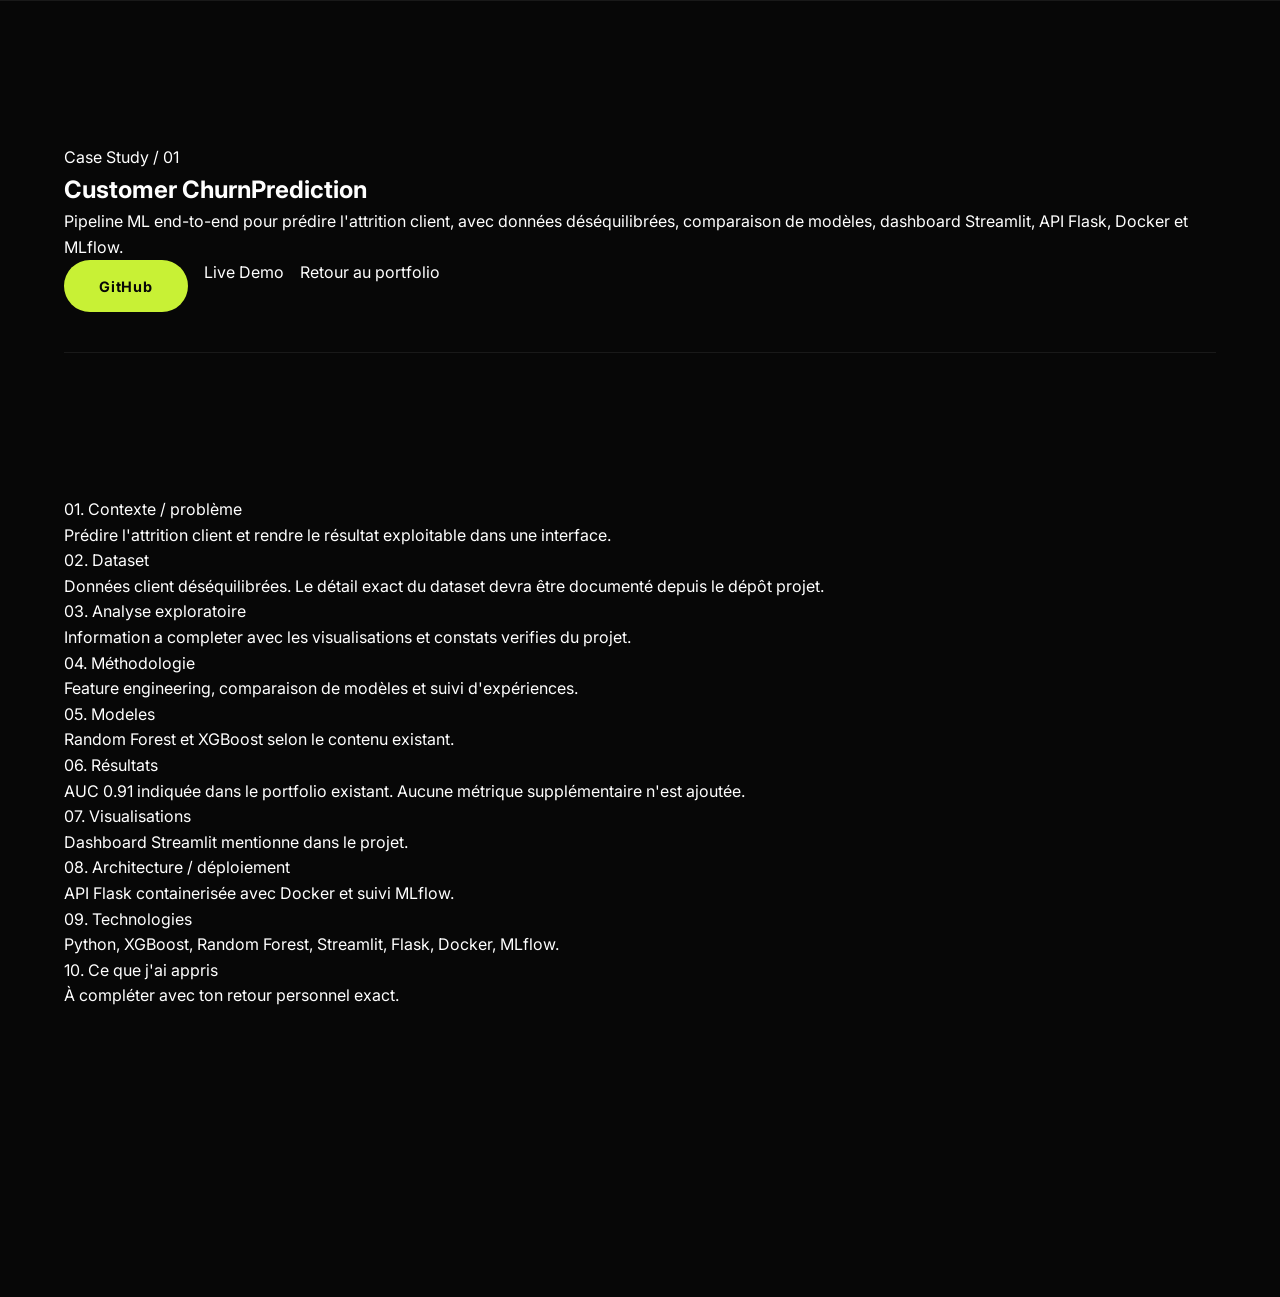
==== case-studies/churn.html @ effd9721 "feat: add portfolio metadata and pages" ====
<!DOCTYPE html>
<html lang="fr">
<head>
  <meta charset="UTF-8" />
  <meta name="viewport" content="width=device-width, initial-scale=1.0" />
  <meta name="description" content="Case study du projet Customer Churn Prediction par Amine Nakrou." />
  <link rel="canonical" href="https://aminenakrou.github.io/portfolio/case-studies/churn.html" />
  <link rel="icon" href="../assets/img/favicon.svg" type="image/svg+xml" />
  <link rel="preconnect" href="https://fonts.googleapis.com" />
  <link rel="preconnect" href="https://fonts.gstatic.com" crossorigin />
  <link href="https://fonts.googleapis.com/css2?family=Bebas+Neue&family=Inter:wght@400;500;600;700;800;900&display=swap" rel="stylesheet" />
  <link rel="stylesheet" href="../style.css" />
  <title>Customer Churn Prediction - Case Study - Amine Nakrou</title>
</head>
<body>
  <main class="section">
    <article class="section-inner">
      <p class="section-kicker">Case Study / 01</p>
      <h1><span>Customer Churn</span><span>Prediction</span></h1>
      <p class="hero-summary">Pipeline ML end-to-end pour prédire l'attrition client, avec données déséquilibrées, comparaison de modèles, dashboard Streamlit, API Flask, Docker et MLflow.</p>
      <div class="hero-actions">
        <a class="btn btn-primary" href="https://github.com/aminenakrou/Projet-de-prediction-du-churn-client" target="_blank" rel="noopener noreferrer">GitHub</a>
        <a class="btn btn-secondary" href="https://aminenakrou.github.io/Projet-de-prediction-du-churn-client/" target="_blank" rel="noopener noreferrer">Live Demo</a>
        <a class="btn btn-link" href="../index.html#featured">Retour au portfolio</a>
      </div>
      <section class="project-facts section">
        <dl>
          <dt>01. Contexte / problème</dt>
          <dd>Prédire l'attrition client et rendre le résultat exploitable dans une interface.</dd>
          <dt>02. Dataset</dt>
          <dd>Données client déséquilibrées. Le détail exact du dataset devra être documenté depuis le dépôt projet.</dd>
          <dt>03. Analyse exploratoire</dt>
          <dd>Information a completer avec les visualisations et constats verifies du projet.</dd>
          <dt>04. Méthodologie</dt>
          <dd>Feature engineering, comparaison de modèles et suivi d'expériences.</dd>
          <dt>05. Modeles</dt>
          <dd>Random Forest et XGBoost selon le contenu existant.</dd>
          <dt>06. Résultats</dt>
          <dd>AUC 0.91 indiquée dans le portfolio existant. Aucune métrique supplémentaire n'est ajoutée.</dd>
          <dt>07. Visualisations</dt>
          <dd>Dashboard Streamlit mentionne dans le projet.</dd>
          <dt>08. Architecture / déploiement</dt>
          <dd>API Flask containerisée avec Docker et suivi MLflow.</dd>
          <dt>09. Technologies</dt>
          <dd>Python, XGBoost, Random Forest, Streamlit, Flask, Docker, MLflow.</dd>
          <dt>10. Ce que j'ai appris</dt>
          <dd>À compléter avec ton retour personnel exact.</dd>
        </dl>
      </section>
    </article>
  </main>
</body>
</html>
---- style.css ----
/* ======================
ROOT & RESET
====================== */
:root {
  --bg: #070707;
  --bg2: #0d0d0d;
  --bg3: #131313;
  --bg4: #1a1a1a;
  --accent: #c8f135;
  --accent2: #a8d620;
  --white: #ffffff;
  --grey: #666666;
  --grey2: #aaaaaa;
  --border: rgba(255,255,255,0.07);
  --border2: rgba(255,255,255,0.13);
  --shadow: 0 20px 60px rgba(0,0,0,.45);
  --font-d: 'Bebas Neue', sans-serif;
  --font-b: 'Inter', sans-serif;
  --ease: cubic-bezier(0.25, 0.46, 0.45, 0.94);
  --ease2: cubic-bezier(0.76, 0, 0.24, 1);
  --r: 14px;
}

/* ===========================
LIGHT THEME
=========================== */
[data-theme="light"] {
  --bg: #f5f7fa;
  --bg2: #edf0f5;
  --bg3: #e4e8f0;
  --bg4: #d8dde8;
  --accent: #5c8700;
  --accent2: #4a6e00;
  --white: #111827;
  --grey: #6b7280;
  --grey2: #374151;
  --border: rgba(0,0,0,.08);
  --border2: rgba(0,0,0,.13);
  --shadow: 0 20px 60px rgba(0,0,0,.1);
}

/* Keep mockups dark in light mode for visual consistency */
[data-theme="light"] .feat-screen,
[data-theme="light"] .browser-mockup {
  --bg: #070707;
  --bg2: #0d0d0d;
  --bg3: #131313;
  --bg4: #1a1a1a;
  --white: #ffffff;
  --grey: #666666;
  --grey2: #aaaaaa;
  --border: rgba(255,255,255,.07);
  --border2: rgba(255,255,255,.13);
}
[data-theme="light"] .feat-screen { background: #131313; }
[data-theme="light"] .browser-mockup { background: #131313; }

[data-theme="light"] #navbar.scrolled {
  background: rgba(245,247,250,.92);
}
[data-theme="light"] .hero-grid {
  background-image:
    linear-gradient(rgba(0,0,0,.04) 1px, transparent 1px),
    linear-gradient(90deg, rgba(0,0,0,.04) 1px, transparent 1px);
}
[data-theme="light"] .scroll-track {
  border-color: rgba(0,0,0,.18);
}
[data-theme="light"] .role-pill {
  background: rgba(0,0,0,.04);
}
[data-theme="light"] .loader-bar-wrap {
  background: rgba(0,0,0,.1);
}
[data-theme="light"] .btn-primary {
  color: #111827;
}
[data-theme="light"] .nav-cta:hover {
  color: #111827;
}
[data-theme="light"] .pi-num {
  color: rgba(0,0,0,.06);
}
[data-theme="light"] .project-item:hover .pi-num {
  color: rgba(92,135,0,.1);
}
[data-theme="light"] .feat-num {
  color: rgba(0,0,0,.06);
}
[data-theme="light"] .pi-tags span {
  background: rgba(0,0,0,.04);
}
[data-theme="light"] .ji-tags span {
  background: rgba(0,0,0,.04);
}
[data-theme="light"] .edu-badge {
  background: rgba(0,0,0,.06);
}
[data-theme="light"] .muted-line {
  background: rgba(0,0,0,.2);
}
[data-theme="light"] .float-card {
  background: rgba(245,247,250,.96);
  box-shadow: 0 10px 30px rgba(0,0,0,.12);
}
[data-theme="light"] .pi-hover-bg {
  background: linear-gradient(135deg, rgba(92,135,0,.05), transparent);
}

*,
*::before,
*::after {
  margin: 0;
  padding: 0;
  box-sizing: border-box;
}

html {
  scroll-behavior: smooth;
  font-size: 16px;
}

body {
  background: var(--bg);
  color: var(--white);
  font-family: var(--font-b);
  line-height: 1.6;
  overflow-x: hidden;
}

body.js-loaded {
  cursor: none;
}

img {
  max-width: 100%;
  display: block;
}

a {
  color: inherit;
  text-decoration: none;
}

ul {
  list-style: none;
}

button {
  background: none;
  border: none;
  cursor: pointer;
  font-family: inherit;
}

body.js-loaded button {
  cursor: none;
}

em {
  font-style: normal;
}

strong {
  font-weight: 700;
}

::selection {
  background: rgba(200, 241, 53, 0.25);
  color: var(--white);
}

/* ======================
SCROLLBAR
====================== */
::-webkit-scrollbar {
  width: 4px;
}

::-webkit-scrollbar-track {
  background: var(--bg);
}

::-webkit-scrollbar-thumb {
  background: rgba(200,241,53,.35);
  border-radius: 99px;
}

::-webkit-scrollbar-thumb:hover {
  background: var(--accent);
}

/* ======================
NOISE OVERLAY
====================== */
.noise {
  position: fixed;
  inset: -200%;
  width: 400%;
  height: 400%;
  background-image: url("data:image/svg+xml,%3Csvg viewBox='0 0 256 256' xmlns='http://www.w3.org/2000/svg'%3E%3Cfilter id='n'%3E%3CfeTurbulence type='fractalNoise' baseFrequency='0.9' numOctaves='4' stitchTiles='stitch'/%3E%3C/filter%3E%3Crect width='100%25' height='100%25' filter='url(%23n)'/%3E%3C/svg%3E");
  opacity: .028;
  pointer-events: none;
  z-index: 9999;
  animation: noiseAnim .3s steps(2) infinite;
}

@keyframes noiseAnim {
  0% { transform: translate(0,0); }
  25% { transform: translate(-5%,-5%); }
  50% { transform: translate(5%,0); }
  75% { transform: translate(-5%,5%); }
  100% { transform: translate(5%,-5%); }
}

/* ======================
SCROLL PROGRESS
====================== */
.scroll-progress {
  position: fixed;
  top: 0;
  left: 0;
  height: 2px;
  width: 0%;
  background: var(--accent);
  z-index: 10000;
  transition: width .1s linear;
}

/* ======================
LOADER
====================== */
#loader {
  position: fixed;
  inset: 0;
  background: var(--bg);
  z-index: 9998;
  display: flex;
  align-items: center;
  justify-content: center;
  transition: opacity .8s var(--ease2), visibility .8s;
}

#loader.done {
  opacity: 0;
  visibility: hidden;
  pointer-events: none;
}

.loader-inner {
  text-align: center;
}

.loader-logo {
  font-family: var(--font-d);
  font-size: 6rem;
  letter-spacing: .2em;
  line-height: 1;
  margin-bottom: 2rem;
  overflow: hidden;
}

.l-a,
.l-n {
  display: inline-block;
  transform: translateY(100%);
}

.l-a {
  color: var(--white);
  animation: slideUp .6s var(--ease2) .2s forwards;
}

.l-n {
  color: var(--accent);
  animation: slideUp .6s var(--ease2) .4s forwards;
}

@keyframes slideUp {
  to { transform: translateY(0); }
}

.loader-bar-wrap {
  width: 240px;
  height: 1px;
  background: rgba(255,255,255,.1);
  margin: 0 auto 1rem;
  overflow: hidden;
}

.loader-bar-fill {
  height: 100%;
  width: 0%;
  background: var(--accent);
  transition: width .05s linear;
}

.loader-pct {
  font-size: .75rem;
  letter-spacing: .3em;
  color: var(--grey);
}

/* ======================
CUSTOM CURSOR
====================== */
.cursor {
  position: fixed;
  pointer-events: none;
  z-index: 9996;
  mix-blend-mode: difference;
  left: 0;
  top: 0;
  will-change: left, top;
}

.cursor-dot {
  width: 8px;
  height: 8px;
  background: var(--white);
  border-radius: 50%;
  transform: translate(-50%, -50%);
}

.cursor-ring {
  position: fixed;
  width: 40px;
  height: 40px;
  border: 1px solid rgba(200,241,53,.5);
  border-radius: 50%;
  pointer-events: none;
  z-index: 9995;
  left: 0;
  top: 0;
  transform: translate(-50%, -50%);
  transition: width .3s var(--ease), height .3s var(--ease), border-color .3s, opacity .3s;
  will-change: left, top;
}

.cursor-ring.hovered {
  width: 60px;
  height: 60px;
  border-color: var(--accent);
  opacity: .6;
}

/* ======================
NAVBAR
====================== */
#navbar {
  position: fixed;
  top: 0;
  left: 0;
  right: 0;
  z-index: 1000;
  display: flex;
  align-items: center;
  justify-content: space-between;
  padding: 1.4rem 4rem;
  transition: padding .4s var(--ease), background .4s, backdrop-filter .4s, border-color .4s;
}

#navbar.scrolled {
  padding: 1rem 4rem;
  background: rgba(7,7,7,.92);
  backdrop-filter: blur(24px);
  border-bottom: 1px solid var(--border);
}

.nav-logo {
  font-family: var(--font-d);
  font-size: 2rem;
  letter-spacing: .05em;
  z-index: 1001;
}

.nav-links {
  display: flex;
  gap: 2.2rem;
}

.nav-item {
  font-size: .75rem;
  font-weight: 500;
  letter-spacing: .15em;
  text-transform: uppercase;
  color: var(--grey2);
  position: relative;
  transition: color .3s;
}

.nav-item::after {
  content: '';
  position: absolute;
  bottom: -3px;
  left: 0;
  width: 0;
  height: 1px;
  background: var(--accent);
  transition: width .3s var(--ease);
}

.nav-item:hover,
.nav-item.active {
  color: var(--accent);
}

.nav-item:hover::after,
.nav-item.active::after {
  width: 100%;
}

.nav-right {
  display: flex;
  align-items: center;
  gap: 1rem;
}

.lang-switcher {
  display: flex;
  align-items: center;
  gap: .2rem;
  padding: .35rem .8rem;
  border: 1px solid var(--border);
  border-radius: 99px;
  background: var(--bg2);
}

.lang-btn {
  font-size: .7rem;
  font-weight: 700;
  letter-spacing: .12em;
  color: var(--grey);
  padding: .2rem .4rem;
  border-radius: 4px;
  transition: color .25s;
  cursor: none;
}

.lang-btn:hover {
  color: var(--white);
}

.lang-btn.active {
  color: var(--accent);
}

.lang-sep {
  color: var(--border2);
  font-size: .55rem;
  pointer-events: none;
  user-select: none;
}

.nav-cta {
  display: inline-flex;
  padding: .5rem 1.3rem;
  border: 1px solid var(--accent);
  border-radius: 99px;
  font-size: .75rem;
  font-weight: 700;
  letter-spacing: .12em;
  text-transform: uppercase;
  color: var(--accent);
  transition: all .3s;
}

.nav-cta:hover {
  background: var(--accent);
  color: var(--bg);
}

.burger {
  display: none;
  flex-direction: column;
  gap: 7px;
  z-index: 1001;
  padding: 4px;
}

.burger-line {
  display: block;
  width: 28px;
  height: 1.5px;
  background: var(--white);
  transform-origin: center;
  transition: all .4s var(--ease2);
}

.burger.open .burger-line:first-child {
  transform: rotate(45deg) translate(4px,6px);
}

.burger.open .burger-line:last-child {
  transform: rotate(-45deg) translate(4px,-6px);
}

/* ======================
THEME TOGGLE
====================== */
.theme-toggle {
  width: 38px;
  height: 38px;
  border: 1px solid var(--border);
  border-radius: 50%;
  display: flex;
  align-items: center;
  justify-content: center;
  color: var(--grey2);
  font-size: .85rem;
  transition: all .3s;
}

.theme-toggle:hover {
  border-color: var(--accent);
  color: var(--accent);
}

/* ======================
MOBILE OVERLAY
====================== */
.mobile-overlay {
  position: fixed;
  inset: 0;
  background: var(--bg);
  z-index: 999;
  display: flex;
  align-items: center;
  justify-content: center;
  clip-path: circle(0% at calc(100% - 64px) 48px);
  transition: clip-path .7s var(--ease2);
}

.mobile-overlay.open {
  clip-path: circle(150% at calc(100% - 64px) 48px);
}

.mobile-menu-inner {
  text-align: center;
}

.mobile-links {
  margin-bottom: 3rem;
}

.mobile-links li {
  overflow: hidden;
}

.mob-link {
  display: flex;
  align-items: center;
  justify-content: center;
  gap: 1rem;
  padding: .8rem;
  font-family: var(--font-d);
  font-size: clamp(2rem, 7vw, 3.5rem);
  letter-spacing: .05em;
  color: var(--grey);
  transition: color .3s;
}

.mob-link:hover {
  color: var(--accent);
}

.mob-num {
  font-family: var(--font-b);
  font-size: .65rem;
  letter-spacing: .2em;
  color: var(--accent);
  opacity: .7;
}

.mob-socials {
  display: flex;
  justify-content: center;
  gap: 1.5rem;
}

.mob-lang {
  display: flex;
  justify-content: center;
  align-items: center;
  gap: .4rem;
  margin-bottom: 2rem;
}

.mob-socials a {
  width: 44px;
  height: 44px;
  display: flex;
  align-items: center;
  justify-content: center;
  border: 1px solid var(--border);
  border-radius: 50%;
  color: var(--grey);
  font-size: 1rem;
  transition: all .3s;
}

.mob-socials a:hover {
  border-color: var(--accent);
  color: var(--accent);
}

/* ======================
BUTTONS
====================== */
.btn-magnetic {
  position: relative;
  display: inline-flex;
  overflow: hidden;
  transform: translateZ(0);
}

.btn-inner {
  display: flex;
  align-items: center;
  gap: .6rem;
  position: relative;
  z-index: 1;
  transition: transform .3s var(--ease);
}

.btn-primary {
  padding: .9rem 2.2rem;
  background: var(--accent);
  color: var(--bg);
  border-radius: 99px;
  font-weight: 700;
  font-size: .9rem;
  letter-spacing: .05em;
  transition: background .3s, box-shadow .3s;
}

.btn-primary:hover {
  background: var(--accent2);
  box-shadow: 0 8px 40px rgba(200,241,53,.3);
}

.btn-ghost {
  padding: .9rem 2.2rem;
  border: 1px solid var(--border2);
  border-radius: 99px;
  color: var(--grey2);
  font-size: .9rem;
  font-weight: 500;
  transition: border-color .3s, color .3s;
}

.btn-ghost:hover {
  border-color: var(--accent);
  color: var(--accent);
}

/* ======================
HERO
====================== */
#hero {
  min-height: 100vh;
  display: flex;
  flex-direction: column;
  justify-content: center;
  position: relative;
  overflow: hidden;
}

.hero-grid {
  position: absolute;
  inset: 0;
  background-image:
    linear-gradient(rgba(255,255,255,.025) 1px, transparent 1px),
    linear-gradient(90deg, rgba(255,255,255,.025) 1px, transparent 1px);
  background-size: 60px 60px;
  mask-image: radial-gradient(ellipse 80% 80% at 50% 50%, black, transparent);
  pointer-events: none;
}

.orb {
  position: absolute;
  border-radius: 50%;
  filter: blur(100px);
  pointer-events: none;
}

.orb-1 {
  width: 500px;
  height: 500px;
  background: radial-gradient(circle, rgba(200,241,53,.1), transparent 70%);
  top: -100px;
  right: 5%;
  animation: orbFloat 8s ease-in-out infinite;
}

.orb-2 {
  width: 350px;
  height: 350px;
  background: radial-gradient(circle, rgba(200,241,53,.06), transparent 70%);
  bottom: 5%;
  left: 2%;
  animation: orbFloat 10s ease-in-out infinite reverse;
}

@keyframes orbFloat {
  0%, 100% { transform: translateY(0) scale(1); }
  50% { transform: translateY(-30px) scale(1.05); }
}

.hero-wrap {
  max-width: 1400px;
  margin: 0 auto;
  padding: 110px 4rem 80px;
  width: 100%;
  display: grid;
  grid-template-columns: 1fr 1fr;
  gap: 4rem;
  align-items: center;
}

.hero-left {
  position: relative;
  z-index: 1;
}

.hero-tag {
  display: inline-flex;
  align-items: center;
  gap: .7rem;
  padding: .45rem 1.1rem;
  border: 1px solid rgba(200,241,53,.2);
  border-radius: 99px;
  font-size: .78rem;
  font-weight: 500;
  color: var(--accent);
  letter-spacing: .08em;
  margin-bottom: 1.8rem;
  opacity: 0;
  transform: translateY(20px);
  animation: fadeUp .8s var(--ease) 2.2s forwards;
}

.tag-dot {
  width: 7px;
  height: 7px;
  border-radius: 50%;
  background: var(--accent);
  animation: tagPulse 2s infinite;
}

@keyframes tagPulse {
  0%, 100% { box-shadow: 0 0 0 0 rgba(200,241,53,.5); }
  50% { box-shadow: 0 0 0 5px rgba(200,241,53,0); }
}

.hero-name {
  font-family: var(--font-d);
  font-size: clamp(5rem, 11vw, 11rem);
  line-height: 1;
  letter-spacing: .01em;
  text-transform: uppercase;
  margin-bottom: 1.8rem;
}

.split-line {
  display: block;
  overflow: hidden;
  margin: 0;
  padding: 0;
  height: 0.10;
  margin-bottom: -.12em;
  color: transparent;
}

.split-line:last-child {
  margin-bottom: 0;
}

.split-line::after {
  content: attr(data-text);
  display: block;
  transform: translateY(105%);
  animation: revealLine 1s var(--ease2) forwards;
  line-height: 1;
}

.split-line:first-child::after {
  animation-delay: 2s;
  color: var(--white);
}

.split-line:last-child::after {
  animation-delay: 2.18s;
}

.accent-line::after {
  color: var(--accent);
}

@keyframes revealLine {
  to { transform: translateY(0); }
}

.hero-role {
  display: flex;
  flex-wrap: wrap;
  align-items: center;
  gap: .6rem;
  margin-bottom: 1.5rem;
  opacity: 0;
  transform: translateY(20px);
  animation: fadeUp .8s var(--ease) 2.6s forwards;
}

.role-pill {
  padding: .3rem .85rem;
  background: rgba(255,255,255,.04);
  border: 1px solid var(--border);
  border-radius: 99px;
  font-size: .78rem;
  font-weight: 500;
  color: var(--grey2);
}

.role-dot {
  color: var(--accent);
  font-size: .5rem;
}

.hero-desc {
  font-size: .98rem;
  color: var(--grey2);
  line-height: 1.8;
  max-width: 480px;
  margin-bottom: 2rem;
  opacity: 0;
  transform: translateY(20px);
  animation: fadeUp .8s var(--ease) 2.8s forwards;
}

.hero-actions {
  display: flex;
  gap: 1rem;
  flex-wrap: wrap;
  margin-bottom: 2.5rem;
  opacity: 0;
  transform: translateY(20px);
  animation: fadeUp .8s var(--ease) 3s forwards;
}

.hero-stats-row {
  display: flex;
  align-items: center;
  opacity: 0;
  transform: translateY(20px);
  animation: fadeUp .8s var(--ease) 3.2s forwards;
  background: var(--bg3);
  border: 1px solid var(--border);
  border-radius: var(--r);
  overflow: hidden;
  width: fit-content;
}

.hsr-item {
  padding: 1.2rem 1.8rem;
  text-align: center;
}

.hsr-divider {
  width: 1px;
  height: 40px;
  background: var(--border);
  flex-shrink: 0;
}

.hs-num {
  display: block;
  font-family: var(--font-d);
  font-size: 2.5rem;
  color: var(--accent);
  line-height: 1;
  letter-spacing: .02em;
}

.hs-label {
  display: block;
  font-size: .62rem;
  letter-spacing: .18em;
  text-transform: uppercase;
  color: var(--grey);
  margin-top: .25rem;
}

@keyframes fadeUp {
  to {
    opacity: 1;
    transform: translateY(0);
  }
}

.hero-scroll-hint {
  position: absolute;
  left: 50%;
  bottom: 2.5rem;
  transform: translateX(-50%);
  display: flex;
  flex-direction: column;
  align-items: center;
  gap: .6rem;
}

.scroll-track {
  width: 24px;
  height: 38px;
  border: 1.5px solid rgba(255,255,255,.2);
  border-radius: 99px;
  display: flex;
  justify-content: center;
  padding: 5px 0;
}

.scroll-thumb {
  width: 4px;
  height: 8px;
  background: var(--accent);
  border-radius: 99px;
  animation: scrollThumb 2.5s ease infinite;
}

@keyframes scrollThumb {
  0% { transform: translateY(0); opacity: 1; }
  80% { transform: translateY(14px); opacity: 0; }
  81% { transform: translateY(0); opacity: 0; }
  100% { transform: translateY(0); opacity: 1; }
}

.hero-scroll-hint span {
  font-size: .6rem;
  letter-spacing: .25em;
  color: var(--grey);
  text-transform: uppercase;
}

/* ======================
HERO RIGHT / BROWSER
====================== */
.hero-right {
  display: flex;
  justify-content: center;
  align-items: center;
  position: relative;
  opacity: 0;
  transform: translateX(40px);
  animation: fadeRight .9s var(--ease) 3.4s forwards;
}

@keyframes fadeRight {
  to {
    opacity: 1;
    transform: translateX(0);
  }
}

.browser-mockup {
  width: 100%;
  max-width: 500px;
  background: var(--bg3);
  border: 1px solid var(--border2);
  border-radius: 16px;
  overflow: hidden;
  box-shadow:
    0 30px 80px rgba(0,0,0,.6),
    0 0 0 1px rgba(255,255,255,.04),
    0 0 80px rgba(200,241,53,.05);
  animation: mockupFloat 6s ease-in-out infinite 4.5s;
}

@keyframes mockupFloat {
  0%, 100% { transform: translateY(0); }
  50% { transform: translateY(-10px); }
}

.bm-bar {
  display: flex;
  align-items: center;
  gap: .8rem;
  padding: .7rem 1rem;
  background: var(--bg4);
  border-bottom: 1px solid var(--border);
}

.bm-dots {
  display: flex;
  gap: .4rem;
}

.bm-dot {
  width: 10px;
  height: 10px;
  border-radius: 50%;
}

.bm-dot.red { background: #ff5f56; }
.bm-dot.yellow { background: #ffbd2e; }
.bm-dot.green { background: #27c93f; }

.bm-url {
  flex: 1;
  display: flex;
  align-items: center;
  gap: .4rem;
  padding: .3rem .7rem;
  background: rgba(255,255,255,.04);
  border-radius: 6px;
  font-size: .68rem;
  color: var(--grey2);
}

.bm-lock {
  font-size: .55rem;
  color: #27c93f;
}

.bm-actions {
  display: flex;
  gap: .6rem;
  color: var(--grey);
  font-size: .65rem;
}

.bm-screen {
  background: var(--bg2);
  position: relative;
}

.bm-nav {
  display: flex;
  align-items: center;
  justify-content: space-between;
  padding: .5rem .8rem;
  border-bottom: 1px solid var(--border);
}

.bm-logo {
  font-family: var(--font-d);
  font-size: .9rem;
  color: var(--white);
}

.bm-logo span {
  color: var(--accent);
}

.bm-nav-links {
  display: flex;
  gap: .4rem;
}

.bm-nav-links span {
  display: block;
  width: 25px;
  height: 3px;
  background: var(--border2);
  border-radius: 2px;
}

.bm-hero {
  padding: 1rem .8rem .8rem;
}

.bm-tag {
  width: 100px;
  height: 12px;
  background: rgba(200,241,53,.15);
  border-radius: 99px;
  margin-bottom: .7rem;
}

.bm-h1 {
  margin-bottom: .7rem;
}

.bm-line {
  height: 14px;
  border-radius: 3px;
  margin-bottom: 4px;
}

.bm-line-1 {
  width: 85%;
  background: rgba(255,255,255,.12);
}

.bm-line-2 {
  width: 70%;
}

.accent-bg {
  background: rgba(200,241,53,.35);
}

.bm-btns {
  display: flex;
  gap: .4rem;
  margin-bottom: .8rem;
}

.bm-btn {
  height: 14px;
  border-radius: 99px;
}

.bm-btn.filled {
  width: 70px;
  background: var(--accent);
  opacity: .8;
}

.bm-btn.outline {
  width: 55px;
  border: 1px solid rgba(255,255,255,.2);
}

.bm-stats {
  display: flex;
  gap: .5rem;
}

.bm-stat-box {
  flex: 1;
  background: var(--bg4);
  border-radius: 6px;
  padding: .4rem;
}

.bm-stat-num {
  display: block;
  height: 10px;
  width: 60%;
  background: rgba(200,241,53,.4);
  border-radius: 2px;
  margin-bottom: 3px;
}

.bm-stat-lbl {
  display: block;
  height: 6px;
  width: 80%;
  background: var(--border);
  border-radius: 2px;
}

.bm-section {
  padding: .6rem .8rem;
  border-top: 1px solid var(--border);
}

.bm-sec-title {
  width: 80px;
  height: 8px;
  background: var(--border2);
  border-radius: 2px;
  margin-bottom: .5rem;
}

.bm-pills-row {
  display: flex;
  gap: .3rem;
  flex-wrap: wrap;
}

.bm-pill {
  height: 14px;
  width: 45px;
  border: 1px solid var(--border);
  border-radius: 99px;
}

.bm-pill.accent-border {
  border-color: rgba(200,241,53,.4);
  background: rgba(200,241,53,.06);
}

.bm-cards {
  display: grid;
  grid-template-columns: 1fr 1fr;
  gap: .5rem;
  padding: .6rem .8rem .8rem;
  border-top: 1px solid var(--border);
}

.bm-card {
  background: var(--bg4);
  border-radius: 8px;
  padding: .6rem;
}

.bm-card-num {
  width: 20px;
  height: 18px;
  background: rgba(255,255,255,.04);
  border-radius: 3px;
  margin-bottom: .4rem;
}

.bm-card-lines div {
  height: 5px;
  background: var(--border);
  border-radius: 2px;
  margin-bottom: 3px;
}

.bm-card-lines div:first-child { width: 90%; }
.bm-card-lines div:nth-child(2) { width: 70%; }
.bm-card-lines div:last-child { width: 50%; }

.bm-cursor {
  position: absolute;
  width: 10px;
  height: 10px;
  border-radius: 50%;
  background: var(--accent);
  opacity: .6;
  pointer-events: none;
  top: 50%;
  left: 50%;
}

/* ======================
FLOATING CARDS
====================== */
.float-card {
  --mx: 0px;
  --my: 0px;
  position: absolute;
  display: flex;
  align-items: center;
  gap: .7rem;
  padding: .7rem 1rem;
  background: rgba(19,19,19,.92);
  border: 1px solid var(--border2);
  border-radius: 12px;
  box-shadow: 0 10px 30px rgba(0,0,0,.4);
  white-space: nowrap;
  backdrop-filter: blur(10px);
  will-change: transform;
}

.fc-1 {
  top: -15px;
  right: -25px;
  animation: fcFloat1 5s ease-in-out infinite;
}

.fc-2 {
  bottom: 25%;
  left: -35px;
  animation: fcFloat2 6s ease-in-out infinite 1.5s;
}

.fc-3 {
  bottom: -10px;
  right: 15%;
  animation: fcFloat3 4.5s ease-in-out infinite .8s;
}

@keyframes fcFloat1 {
  0%, 100% { transform: translate(var(--mx), var(--my)) translateY(0); }
  50% { transform: translate(var(--mx), var(--my)) translateY(-8px); }
}

@keyframes fcFloat2 {
  0%, 100% { transform: translate(var(--mx), var(--my)) translateY(0); }
  50% { transform: translate(var(--mx), var(--my)) translateY(-8px); }
}

@keyframes fcFloat3 {
  0%, 100% { transform: translate(var(--mx), var(--my)) translateY(0); }
  50% { transform: translate(var(--mx), var(--my)) translateY(-8px); }
}

.fc-icon {
  width: 36px;
  height: 36px;
  border-radius: 9px;
  background: rgba(200,241,53,.1);
  display: flex;
  align-items: center;
  justify-content: center;
  color: var(--accent);
  font-size: 1rem;
}

.fc-body {
  display: flex;
  flex-direction: column;
}

.fc-val {
  font-weight: 800;
  font-size: .95rem;
  line-height: 1.2;
}

.fc-lbl {
  font-size: .62rem;
  color: var(--grey);
  letter-spacing: .1em;
  text-transform: uppercase;
}

/* ======================
MARQUEE
====================== */
.marquee-section {
  overflow: hidden;
  border-top: 1px solid var(--border);
  border-bottom: 1px solid var(--border);
  padding: 1.2rem 0;
  background: var(--bg2);
}

.marquee-track {
  display: flex;
  width: max-content;
  animation: marqueeScroll 30s linear infinite;
}

.marquee-reverse .marquee-track {
  animation-direction: reverse;
}

@keyframes marqueeScroll {
  from { transform: translateX(0); }
  to { transform: translateX(-50%); }
}

.marquee-track:hover {
  animation-play-state: paused;
}

.marquee-content {
  display: flex;
  align-items: center;
  white-space: nowrap;
}

.marquee-content span {
  font-size: .8rem;
  font-weight: 600;
  letter-spacing: .12em;
  text-transform: uppercase;
  color: var(--grey2);
  padding: 0 1.5rem;
  transition: color .3s;
}

.marquee-content span:hover {
  color: var(--accent);
}

.marquee-content .sep {
  color: var(--accent);
  padding: 0;
  font-size: .5rem;
}

/* ======================
COMMON SECTIONS
====================== */
.section {
  padding: 9rem 0;
  max-width: 100%;
  border-top: 1px solid var(--border);
}

.section-dark {
  max-width: 100%;
  border-top: 1px solid var(--border);
  padding: 9rem 0;
  background: var(--bg2);
}

.section-inner {
  max-width: 1300px;
  margin: 0 auto;
  padding: 0 4rem;
}

.section-header {
  display: flex;
  align-items: center;
  gap: 1rem;
  margin-bottom: 1.5rem;
}

.section-index {
  font-family: var(--font-d);
  font-size: 1rem;
  color: var(--accent);
  letter-spacing: .1em;
}

.section-label-text {
  font-size: .72rem;
  font-weight: 600;
  letter-spacing: .25em;
  text-transform: uppercase;
  color: var(--grey);
}

.section-big-title {
  font-family: var(--font-d);
  font-size: clamp(3.5rem, 7vw, 6.5rem);
  line-height: .95;
  letter-spacing: .02em;
  text-transform: uppercase;
  margin-bottom: 4rem;
}

.accent {
  color: var(--accent);
}

.anim-fade-up {
  opacity: 0;
  transform: translateY(30px);
  transition: opacity .8s var(--ease), transform .8s var(--ease);
  will-change: opacity, transform;
}

.anim-fade-up.visible {
  opacity: 1;
  transform: none;
  will-change: auto;
}

/* ======================
ABOUT
====================== */
.about-grid {
  display: grid;
  grid-template-columns: 1fr 1fr;
  gap: 5rem;
  align-items: center;
}

.about-left .section-big-title {
  margin-bottom: 2rem;
}

.about-left p {
  color: var(--grey2);
  line-height: 1.8;
  font-size: .95rem;
  max-width: 480px;
  margin-bottom: 1.2rem;
}

.about-left strong {
  color: var(--white);
}

.about-chips {
  display: flex;
  flex-wrap: wrap;
  gap: .7rem;
  margin: 2rem 0;
}

.about-chips li {
  display: flex;
  align-items: center;
  gap: .5rem;
  padding: .4rem 1rem;
  border: 1px solid var(--border);
  border-radius: 99px;
  font-size: .8rem;
  color: var(--grey2);
  transition: all .3s;
}

.about-chips li:hover {
  border-color: var(--accent);
  color: var(--accent);
}

.about-chips li i {
  color: var(--accent);
  font-size: .75rem;
}

.about-socials {
  display: flex;
  gap: .8rem;
  margin-top: 1rem;
}

.soc-btn {
  width: 46px;
  height: 46px;
  border: 1px solid var(--border);
  border-radius: 50%;
  display: flex;
  align-items: center;
  justify-content: center;
  color: var(--grey);
  font-size: 1rem;
  transition: all .3s;
}

.soc-btn:hover {
  border-color: var(--accent);
  color: var(--accent);
}

.profile-wrapper {
  position: relative;
  display: flex;
  justify-content: center;
  align-items: center;
  padding: 2.5rem;
}

.profile-img-container {
  position: relative;
  width: 360px;
  height: 420px;
  border-radius: 20px;
  overflow: hidden;
  box-shadow: var(--shadow);
}

.profile-photo {
  width: 100%;
  height: 100%;
  object-fit: cover;
  object-position: top;
  filter: saturate(.85);
  transition: filter .5s, transform .5s;
  background: var(--bg4);
}

.profile-img-container::before {
  content: 'AN';
  position: absolute;
  inset: 0;
  display: flex;
  align-items: center;
  justify-content: center;
  font-family: var(--font-d);
  font-size: 6rem;
  color: var(--accent);
  opacity: 0.15;
  z-index: 0;
  pointer-events: none;
}

.profile-photo:not([src]),
.profile-photo[src=""],
.profile-photo[src*="profile.jpg"] {
  z-index: 1;
  position: relative;
}

.profile-img-container:hover .profile-photo {
  filter: saturate(1);
  transform: scale(1.03);
}

.profile-overlay {
  position: absolute;
  inset: 0;
  background: linear-gradient(to bottom, transparent 55%, rgba(200,241,53,.15) 100%);
  pointer-events: none;
}

.profile-deco-line {
  position: absolute;
  background: rgba(200,241,53,.12);
}

.line-h {
  width: 110%;
  height: 1px;
  top: 18%;
  left: -5%;
}

.line-v {
  width: 1px;
  height: 110%;
  left: 18%;
  top: -5%;
}

.profile-corner {
  position: absolute;
  width: 20px;
  height: 20px;
  border-color: rgba(200,241,53,.45);
  border-style: solid;
}

.c-tl {
  top: .5rem;
  left: .5rem;
  border-width: 2px 0 0 2px;
}

.c-br {
  bottom: .5rem;
  right: .5rem;
  border-width: 0 2px 2px 0;
}

.open-badge {
  position: absolute;
  bottom: .5rem;
  left: 50%;
  transform: translateX(-50%) translateY(50%);
  display: flex;
  align-items: center;
  gap: .5rem;
  padding: .55rem 1.2rem;
  background: var(--bg3);
  border: 1px solid rgba(200,241,53,.3);
  border-radius: 99px;
  font-size: .8rem;
  font-weight: 600;
  color: var(--accent);
  white-space: nowrap;
}

.badge-pulse {
  width: 8px;
  height: 8px;
  border-radius: 50%;
  background: var(--accent);
  animation: tagPulse 2s infinite;
}

.tech-float {
  position: absolute;
  padding: .35rem .9rem;
  background: var(--bg3);
  border: 1px solid var(--border2);
  border-radius: 99px;
  font-size: .75rem;
  font-weight: 600;
  color: var(--grey2);
  animation: techFloat 4s ease-in-out infinite;
}

.tf-1 { top: 10%; right: -10px; animation-delay: 0s; }
.tf-2 { top: 40%; left: -10px; animation-delay: 1.3s; }
.tf-3 { bottom: 15%; right: 0; animation-delay: 2.6s; }

@keyframes techFloat {
  0%, 100% { transform: translateY(0); }
  50% { transform: translateY(-8px); }
}

/* ======================
FEATURED
====================== */
.feat-card {
  display: grid;
  grid-template-columns: 1.2fr 1fr;
  gap: 4rem;
  align-items: center;
  margin-bottom: 6rem;
}

.feat-card:last-child {
  margin-bottom: 0;
}

.feat-reverse {
  grid-template-columns: 1fr 1.2fr;
}

.feat-reverse .feat-visual {
  order: 2;
}

.feat-reverse .feat-info {
  order: 1;
}

.feat-visual {
  position: relative;
}

.feat-screen {
  background: var(--bg3);
  border: 1px solid var(--border2);
  border-radius: 14px;
  overflow: hidden;
  box-shadow: 0 25px 60px rgba(0,0,0,.5);
  transition: transform .6s ease;
}

.feat-screen-bar {
  display: flex;
  align-items: center;
  gap: .6rem;
  padding: .6rem .8rem;
  background: var(--bg4);
  border-bottom: 1px solid var(--border);
}

.dot-r,
.dot-y,
.dot-g {
  width: 9px;
  height: 9px;
  border-radius: 50%;
  flex-shrink: 0;
}

.dot-r { background: #ff5f56; }
.dot-y { background: #ffbd2e; }
.dot-g { background: #27c93f; }

.fsb-url {
  flex: 1;
  text-align: center;
  font-size: .68rem;
  color: var(--grey);
}

.feat-screen-body {
  display: flex;
  height: 290px;
}

.fsb-sidebar {
  width: 44px;
  background: var(--bg4);
  border-right: 1px solid var(--border);
  display: flex;
  flex-direction: column;
  align-items: center;
  padding: .6rem 0;
  gap: 1rem;
}

.fsb-logo {
  font-family: var(--font-d);
  font-size: .75rem;
  color: var(--white);
}

.fsb-logo span {
  color: var(--accent);
}

.fsb-menu {
  display: flex;
  flex-direction: column;
  gap: .8rem;
}

.fsb-mi {
  width: 28px;
  height: 28px;
  border-radius: 7px;
  display: flex;
  align-items: center;
  justify-content: center;
  color: var(--grey);
  font-size: .7rem;
  transition: all .3s;
}

.fsb-mi.active {
  background: rgba(200,241,53,.15);
  color: var(--accent);
}

.fsb-main {
  flex: 1;
  padding: .8rem;
  overflow: hidden;
  display: flex;
  flex-direction: column;
  gap: .6rem;
}

.fsb-kpis {
  display: grid;
  grid-template-columns: repeat(3, 1fr);
  gap: .5rem;
}

.fsb-kpi {
  background: var(--bg4);
  border-radius: 8px;
  padding: .6rem;
  position: relative;
}

.kpi-val {
  display: block;
  font-family: var(--font-d);
  font-size: 1.3rem;
  line-height: 1;
  color: var(--white);
}

.kpi-val.accent {
  color: var(--accent);
}

.kpi-lbl {
  display: block;
  font-size: .52rem;
  color: var(--grey);
  letter-spacing: .1em;
  text-transform: uppercase;
  margin-top: 2px;
}

.kpi-badge {
  position: absolute;
  top: .4rem;
  right: .5rem;
  font-size: .52rem;
}

.kpi-badge.up { color: #27c93f; }
.kpi-badge.neutral { color: var(--grey); }

.fsb-chart-box {
  background: var(--bg4);
  border-radius: 8px;
  padding: .7rem;
  flex: 1;
}

.fsb-chart-title {
  font-size: .58rem;
  color: var(--grey);
  letter-spacing: .08em;
  margin-bottom: .5rem;
}

.fsb-svg-wrap {
  height: 55px;
}

.fsb-svg-wrap svg {
  width: 100%;
  height: 100%;
}

.fsb-legend {
  display: flex;
  gap: 1rem;
  margin-top: .4rem;
}

.leg {
  display: flex;
  align-items: center;
  gap: .3rem;
  font-size: .55rem;
  color: var(--grey);
}

.leg.accent {
  color: var(--accent);
}

.leg-line {
  display: block;
  width: 10px;
  height: 2px;
  border-radius: 2px;
}

.accent-line-l { background: var(--accent); }
.muted-line { background: rgba(255,255,255,.3); }

.fsb-bars {
  display: flex;
  flex-direction: column;
  gap: .4rem;
}

.fsb-bar-row {
  display: flex;
  align-items: center;
  gap: .5rem;
  font-size: .6rem;
}

.bar-lbl {
  width: 48px;
  font-size: .58rem;
  color: var(--grey);
}

.bar-track {
  flex: 1;
  height: 5px;
  background: rgba(255,255,255,.06);
  border-radius: 99px;
  overflow: hidden;
}

.bar-fill {
  height: 100%;
  background: rgba(255,255,255,.22);
  border-radius: 99px;
  transition: width 1.4s var(--ease);
}

.bar-fill.accent-fill {
  background: var(--accent);
}

.bar-val {
  font-size: .6rem;
  color: var(--grey2);
  width: 26px;
  text-align: right;
}

.bar-val.accent {
  color: var(--accent);
}

.feat-glow {
  position: absolute;
  inset: -20px;
  background: radial-gradient(ellipse 60% 40% at 50% 100%, rgba(200,241,53,.1), transparent);
  pointer-events: none;
  z-index: -1;
}

.glow-blue {
  background: radial-gradient(ellipse 60% 40% at 50% 100%, rgba(100,180,255,.07), transparent);
}

.nb-body {
  padding: .8rem;
  display: flex;
  flex-direction: column;
  gap: .5rem;
  max-height: 290px;
  overflow: hidden;
}

.nb-cell {
  display: flex;
  gap: .5rem;
}

.nb-in {
  font-size: .58rem;
  color: var(--grey);
  min-width: 40px;
  margin-top: 2px;
  flex-shrink: 0;
}

.nb-code {
  background: rgba(255,255,255,.03);
  border-left: 2px solid rgba(200,241,53,.4);
  padding: .4rem .6rem;
  border-radius: 0 5px 5px 0;
  font-size: .62rem;
  font-family: monospace;
  line-height: 1.5;
  color: var(--grey2);
  flex: 1;
}

.ck { color: rgba(200,241,53,.9); }
.cv { color: #79c0ff; }
.cs { color: #a5d6ff; }
.cc { color: var(--grey); }

.nb-out {
  background: rgba(255,255,255,.02);
  border-left: 2px solid rgba(255,255,255,.1);
  padding: .3rem .6rem;
  border-radius: 0 5px 5px 0;
  font-size: .6rem;
  font-family: monospace;
  color: #27c93f;
  flex: 1;
}

.nb-vis {
  background: var(--bg4);
  border-radius: 8px;
  padding: .6rem;
}

.nb-vis-title {
  font-size: .58rem;
  color: var(--grey);
  margin-bottom: .4rem;
}

.nb-chart {
  display: flex;
  flex-direction: column;
  gap: .3rem;
}

.nb-bar-row {
  display: flex;
  align-items: center;
  gap: .4rem;
  font-size: .58rem;
  color: var(--grey2);
}

.nb-bar-row span {
  width: 55px;
  text-align: right;
  font-size: .55rem;
}

.nb-track {
  flex: 1;
  height: 10px;
  background: rgba(255,255,255,.04);
  border-radius: 3px;
  overflow: hidden;
}

.nb-fill {
  height: 100%;
  background: linear-gradient(90deg, rgba(200,241,53,.7), rgba(200,241,53,.35));
  border-radius: 3px;
  display: flex;
  align-items: center;
  justify-content: flex-end;
  padding-right: 3px;
  font-size: .45rem;
  color: var(--bg);
  font-weight: 700;
  transition: width 1.2s var(--ease);
}

.feat-info {
  display: flex;
  flex-direction: column;
}

.feat-num {
  font-family: var(--font-d);
  font-size: 5rem;
  color: rgba(255,255,255,.04);
  line-height: 1;
  margin-bottom: -.5rem;
}

.feat-info h3 {
  font-size: 2rem;
  font-weight: 800;
  letter-spacing: -.01em;
  line-height: 1.15;
  margin-bottom: 1rem;
}

.feat-info p {
  font-size: .92rem;
  color: var(--grey2);
  line-height: 1.8;
  margin-bottom: 1.5rem;
}

.feat-tags {
  display: flex;
  flex-wrap: wrap;
  gap: .4rem;
}

.feat-tags span {
  padding: .3rem .8rem;
  border: 1px solid var(--border);
  border-radius: 99px;
  font-size: .72rem;
  color: var(--grey2);
}

.feat-metric {
  display: flex;
  flex-direction: column;
  margin-top: 1.5rem;
}

.fm-val {
  font-family: var(--font-d);
  font-size: 3rem;
  color: var(--accent);
  line-height: 1;
}

.fm-lbl {
  font-size: .7rem;
  letter-spacing: .2em;
  text-transform: uppercase;
  color: var(--grey);
}

/* ======================
SKILLS
====================== */
.skills-container {
  display: flex;
  flex-direction: column;
  border: 1px solid var(--border);
  border-radius: var(--r);
  overflow: hidden;
}

.skill-row {
  display: flex;
  align-items: center;
  gap: 3rem;
  padding: 2rem 2.5rem;
  border-bottom: 1px solid var(--border);
  transition: background .3s;
}

.skill-row:last-child {
  border-bottom: none;
}

.skill-row:hover {
  background: var(--bg2);
}

.skill-row-label {
  display: flex;
  align-items: baseline;
  gap: .8rem;
  min-width: 180px;
}

.sr-num {
  font-family: var(--font-d);
  font-size: 1rem;
  color: var(--accent);
  opacity: .5;
}

.skill-row-label h3 {
  font-size: .95rem;
  font-weight: 700;
}

.skill-pills {
  display: flex;
  flex-wrap: wrap;
  gap: .5rem;
}

.pill {
  padding: .35rem .9rem;
  border: 1px solid var(--border);
  border-radius: 99px;
  font-size: .78rem;
  font-weight: 500;
  color: var(--grey2);
  transition: all .25s;
  cursor: default;
  position: relative;
  overflow: hidden;
}

.pill:hover {
  border-color: var(--accent);
  color: var(--accent);
  transform: translateY(-2px);
}

.ap {
  border-color: rgba(200,241,53,.25);
  color: var(--accent);
  background: rgba(200,241,53,.05);
}

.ap:hover {
  background: rgba(200,241,53,.12);
}

/* ======================
PROJECTS
====================== */
.projects-list {
  display: flex;
  flex-direction: column;
  border: 1px solid var(--border);
  border-radius: var(--r);
  overflow: hidden;
}

.project-item {
  position: relative;
  display: flex;
  gap: 3rem;
  align-items: flex-start;
  padding: 3rem;
  border-bottom: 1px solid var(--border);
  transition: background .4s, transform .3s ease;
  overflow: hidden;
  transform-style: preserve-3d;
}

.project-item:last-child {
  border-bottom: none;
}

.project-item:hover {
  background: var(--bg2);
}

.pi-hover-bg {
  position: absolute;
  inset: 0;
  background: linear-gradient(135deg, rgba(200,241,53,.03), transparent);
  opacity: 0;
  transition: opacity .4s;
  pointer-events: none;
}

.project-item:hover .pi-hover-bg {
  opacity: 1;
}

.pi-left {
  flex-shrink: 0;
  padding-top: .3rem;
}

.pi-num {
  font-family: var(--font-d);
  font-size: 4rem;
  line-height: 1;
  color: rgba(255,255,255,.04);
  transition: color .3s;
}

.project-item:hover .pi-num {
  color: rgba(200,241,53,.08);
}

.pi-body {
  flex: 1;
}

.pi-header {
  display: flex;
  justify-content: space-between;
  align-items: flex-start;
  margin-bottom: 1.2rem;
  gap: 1rem;
}

.pi-title {
  font-size: 1.5rem;
  font-weight: 800;
  letter-spacing: -.01em;
}

.pi-links {
  display: flex;
  gap: .6rem;
}

.pi-link {
  width: 38px;
  height: 38px;
  border: 1px solid var(--border);
  border-radius: 50%;
  display: flex;
  align-items: center;
  justify-content: center;
  color: var(--grey);
  font-size: .9rem;
  transition: all .3s;
}

.pi-link:hover {
  border-color: var(--accent);
  color: var(--accent);
}

.pi-desc {
  font-size: .9rem;
  color: var(--grey2);
  line-height: 1.8;
  max-width: 700px;
}

.pi-footer {
  display: flex;
  justify-content: space-between;
  align-items: center;
  margin-top: 1.5rem;
  flex-wrap: wrap;
  gap: 1rem;
}

.pi-tags {
  display: flex;
  flex-wrap: wrap;
  gap: .4rem;
}

.pi-tags span {
  padding: .25rem .75rem;
  background: rgba(255,255,255,.04);
  border-radius: 99px;
  font-size: .72rem;
  font-weight: 500;
  color: var(--grey);
}

.pi-score {
  display: flex;
  flex-direction: column;
  align-items: flex-end;
}

.score-lbl {
  font-size: .65rem;
  letter-spacing: .2em;
  text-transform: uppercase;
  color: var(--grey);
}

.score-val {
  font-family: var(--font-d);
  font-size: 2rem;
  color: var(--accent);
  line-height: 1;
}

/* ======================
JOURNEY
====================== */
.journey {
  display: flex;
  flex-direction: column;
}

.journey-item {
  display: grid;
  grid-template-columns: 36px 1fr;
  gap: 0 2.5rem;
}

.ji-tl {
  display: flex;
  flex-direction: column;
  align-items: center;
  padding-top: 1.8rem;
}

.ji-dot {
  width: 14px;
  height: 14px;
  border-radius: 50%;
  border: 2px solid var(--border2);
  background: var(--bg);
  flex-shrink: 0;
  transition: all .3s;
  position: relative;
  z-index: 1;
}

.ji-dot.active {
  border-color: var(--accent);
  background: var(--accent);
  box-shadow: 0 0 12px rgba(200,241,53,.4);
}

.journey-item:hover .ji-dot {
  border-color: var(--accent);
}

.ji-line {
  width: 1px;
  flex: 1;
  background: var(--border);
  margin-top: 6px;
}

.ji-card {
  padding: 1.8rem 0 3rem;
  border-bottom: 1px solid var(--border);
}

.journey-item:last-child .ji-card {
  border-bottom: none;
}

.ji-top {
  display: flex;
  justify-content: space-between;
  align-items: center;
  margin-bottom: .8rem;
  gap: 1rem;
}

.ji-meta {
  display: flex;
  align-items: center;
  gap: 1rem;
  flex-wrap: wrap;
}

.ji-badge {
  display: inline-block;
  padding: .2rem .75rem;
  border-radius: 99px;
  font-size: .68rem;
  font-weight: 700;
  letter-spacing: .1em;
  text-transform: uppercase;
}

.xp-badge {
  background: rgba(200,241,53,.1);
  color: var(--accent);
}

.edu-badge {
  background: rgba(255,255,255,.05);
  color: var(--grey2);
}

.ji-date {
  font-size: .8rem;
  color: var(--grey);
}

.ji-arrow {
  font-size: .85rem;
  color: var(--grey);
  opacity: 0;
  transform: translateX(-5px);
  transition: all .3s;
}

.journey-item:hover .ji-arrow {
  opacity: 1;
  transform: translateX(0);
  color: var(--accent);
}

.ji-title {
  font-size: 1.2rem;
  font-weight: 800;
  margin-bottom: .3rem;
}

.ji-company {
  font-size: .9rem;
  font-weight: 500;
  color: var(--grey);
  margin-bottom: 1rem;
}

.ji-points {
  display: flex;
  flex-direction: column;
  gap: .6rem;
  margin-bottom: 1rem;
}

.ji-points li {
  font-size: .88rem;
  color: var(--grey2);
  line-height: 1.7;
  padding-left: 1.4rem;
  position: relative;
}

.ji-points li::before {
  content: '→';
  position: absolute;
  left: 0;
  color: var(--accent);
  font-size: .75rem;
}

.ji-desc {
  font-size: .88rem;
  color: var(--grey2);
  line-height: 1.7;
}

.ji-tags {
  display: flex;
  flex-wrap: wrap;
  gap: .4rem;
  margin-top: 1rem;
}

.ji-tags span {
  padding: .25rem .7rem;
  background: rgba(255,255,255,.03);
  border: 1px solid var(--border);
  border-radius: 99px;
  font-size: .72rem;
  color: var(--grey);
}

/* ======================
CONTACT
====================== */
.contact-wrap {
  display: grid;
  grid-template-columns: 1fr 1fr;
  gap: 6rem;
  align-items: start;
}

.contact-big {
  font-family: var(--font-d);
  font-size: clamp(3.5rem, 8vw, 7rem);
  line-height: .95;
  text-transform: uppercase;
  letter-spacing: .02em;
  margin-bottom: 1.5rem;
}

.contact-sub {
  font-size: 1rem;
  color: var(--grey2);
  line-height: 1.8;
}

.contact-sub strong {
  color: var(--white);
}

.contact-right {
  display: flex;
  flex-direction: column;
  gap: 1rem;
}

.contact-link {
  display: flex;
  align-items: center;
  padding: 1.5rem 1.8rem;
  background: var(--bg2);
  border: 1px solid var(--border);
  border-radius: var(--r);
  transition: border-color .3s, background .3s, transform .3s;
  width: 100%;
}

.contact-link .btn-inner {
  width: 100%;
}

.contact-link:hover {
  border-color: var(--accent);
  background: var(--bg3);
  transform: translateX(4px);
}

.cl-icon {
  width: 46px;
  height: 46px;
  display: flex;
  align-items: center;
  justify-content: center;
  background: rgba(200,241,53,.08);
  border-radius: 12px;
  font-size: 1.1rem;
  color: var(--accent);
  flex-shrink: 0;
  transition: background .3s, transform .3s;
}

.cl-text {
  flex: 1;
  margin: 0 1rem;
  display: flex;
  flex-direction: column;
}

.cl-lbl {
  font-size: .68rem;
  letter-spacing: .2em;
  text-transform: uppercase;
  color: var(--grey);
}

.cl-val {
  font-size: .92rem;
  font-weight: 500;
  margin-top: .15rem;
  word-break: break-word;
}

.cl-arr {
  color: var(--grey);
  font-size: .85rem;
  transition: all .3s;
}

.contact-link:hover .cl-arr {
  color: var(--accent);
  transform: translateX(4px);
}

/* ======================
FOOTER
====================== */
footer {
  border-top: 1px solid var(--border);
  padding: 2rem 4rem;
}

.footer-inner {
  max-width: 1300px;
  margin: 0 auto;
  display: flex;
  align-items: center;
  justify-content: space-between;
  flex-wrap: wrap;
  gap: 1rem;
}

.footer-logo {
  font-family: var(--font-d);
  font-size: 1.6rem;
}

footer p {
  font-size: .8rem;
  color: var(--grey);
}

.back-top {
  width: 44px;
  height: 44px;
  border: 1px solid var(--border);
  border-radius: 50%;
  display: flex;
  align-items: center;
  justify-content: center;
  color: var(--grey);
  font-size: .9rem;
  transition: all .3s;
}

.back-top:hover {
  border-color: var(--accent);
  color: var(--accent);
}

/* ======================
RTL
====================== */
[dir="rtl"] .nav-links { flex-direction: row-reverse; }
[dir="rtl"] .nav-right { flex-direction: row-reverse; }
[dir="rtl"] .hero-wrap { direction: rtl; }
[dir="rtl"] .hero-left { text-align: right; }
[dir="rtl"] .hero-actions { flex-direction: row-reverse; }
[dir="rtl"] .hero-stats-row { flex-direction: row-reverse; }
[dir="rtl"] .about-grid { direction: rtl; }
[dir="rtl"] .about-left p { text-align: right; }
[dir="rtl"] .section-header { flex-direction: row-reverse; }
[dir="rtl"] .skill-row { flex-direction: row-reverse; }
[dir="rtl"] .pi-header { flex-direction: row-reverse; }
[dir="rtl"] .ji-points li {
  padding-left: 0;
  padding-right: 1.4rem;
  text-align: right;
}
[dir="rtl"] .ji-points li::before {
  left: auto;
  right: 0;
  content: '←';
}
[dir="rtl"] .contact-link:hover { transform: translateX(-6px); }
[dir="rtl"] .contact-link:hover .cl-arr { transform: translateX(-4px); }
[dir="rtl"] .footer-inner { flex-direction: row-reverse; }
[dir="rtl"] .feat-card { direction: rtl; }
[dir="rtl"] .feat-tags { flex-direction: row-reverse; }

/* RTL: reverse float cards position */
[dir="rtl"] .fc-1 { right: auto; left: -25px; }
[dir="rtl"] .fc-2 { left: auto; right: -35px; }
[dir="rtl"] .tf-1 { right: auto; left: -10px; }
[dir="rtl"] .tf-2 { left: auto; right: -10px; }
[dir="rtl"] .hero-scroll-hint { left: auto; right: 50%; transform: translateX(50%); }

/* Mobile menu lang buttons active state */
.mob-lang .lang-btn {
  font-size: .8rem;
  font-weight: 700;
  letter-spacing: .12em;
  color: var(--grey);
  padding: .3rem .6rem;
  border-radius: 4px;
  transition: color .25s;
}

.mob-lang .lang-btn.active {
  color: var(--accent);
}

/* Ensure back-to-top button renders properly */
.back-top {
  cursor: pointer;
}

body.js-loaded .back-top {
  cursor: none;
}

/* ======================
RESPONSIVE 1100
====================== */
@media (max-width: 1100px) {
  #navbar,
  #navbar.scrolled {
    padding: 1.2rem 2.5rem;
  }

  .hero-wrap {
    padding: 110px 2.5rem 80px;
    gap: 2.5rem;
  }

  .section {
    padding: 7rem 0;
  }

  .section-inner {
    padding: 0 2.5rem;
  }

  footer {
    padding: 2rem 2.5rem;
  }

  .feat-card {
    gap: 2.5rem;
  }
}

/* ======================
RESPONSIVE 900
====================== */
@media (max-width: 900px) {
  .hero-wrap {
    grid-template-columns: 1fr;
    padding-bottom: 60px;
  }

  .hero-right {
    display: none;
  }

  .about-grid {
    grid-template-columns: 1fr;
  }

  .about-right {
    order: -1;
    display: flex;
    justify-content: center;
  }

  .feat-card,
  .feat-reverse {
    grid-template-columns: 1fr;
  }

  .feat-reverse .feat-visual,
  .feat-reverse .feat-info {
    order: unset;
  }

  .contact-wrap {
    grid-template-columns: 1fr;
    gap: 3rem;
  }

  .skill-row {
    flex-direction: column;
    align-items: flex-start;
    gap: 1rem;
  }

  .skill-row-label {
    min-width: auto;
  }

  .project-item {
    flex-direction: column;
    gap: 1rem;
  }

  .pi-left {
    display: none;
  }

  .feat-card {
    margin-bottom: 4rem;
  }

  .hero-scroll-hint {
    display: none;
  }
}

/* ======================
RESPONSIVE 768
====================== */
@media (max-width: 768px) {
  body {
    cursor: auto;
  }

  button {
    cursor: pointer;
  }

  #navbar,
  #navbar.scrolled {
    padding: 1rem 1.5rem;
  }

  .nav-links,
  .nav-cta,
  .lang-switcher {
    display: none;
  }

  .burger {
    display: flex;
  }

  .section {
    padding: 5rem 0;
  }

  .section-inner {
    padding: 0 1.5rem;
  }

  footer {
    padding: 1.5rem;
  }

  .profile-img-container {
    width: 260px;
    height: 310px;
  }

  .journey-item {
    grid-template-columns: 24px 1fr;
    gap: 0 1.5rem;
  }

  .footer-inner {
    flex-direction: column;
    text-align: center;
  }

  .section-big-title {
    margin-bottom: 2.5rem;
  }

  .cursor,
  .cursor-ring {
    display: none;
  }

  .hero-stats-row {
    width: 100%;
    justify-content: space-between;
  }
}

/* ======================
RESPONSIVE 480
====================== */
@media (max-width: 480px) {
  .hero-name {
    font-size: clamp(4rem, 20vw, 7rem);
  }

  .section-big-title {
    font-size: clamp(2.5rem, 12vw, 4rem);
  }

  .hero-actions {
    flex-direction: column;
    align-items: stretch;
  }

  .hero-stats-row {
    flex-wrap: wrap;
    border-radius: var(--r);
  }

  .hsr-item {
    flex: 1 0 40%;
  }

  .hsr-divider {
    display: none;
  }

  .feat-info h3 {
    font-size: 1.5rem;
  }

  .contact-big {
    font-size: clamp(2.5rem, 15vw, 5rem);
  }

  .about-chips {
    gap: .5rem;
  }

  .pi-desc {
    font-size: .85rem;
  }

  .ji-card {
    padding: 1.2rem 0 2rem;
  }

  .contact-link {
    padding: 1.2rem;
  }

  .cl-val {
    font-size: .85rem;
  }

  .loader-logo {
    font-size: 4rem;
  }

  .loader-bar-wrap {
    width: 180px;
  }
}

/* ======================
REDUCED MOTION
====================== */
@media (prefers-reduced-motion: reduce) {
  *,
  *::before,
  *::after {
    animation-duration: .01ms !important;
    animation-iteration-count: 1 !important;
    transition-duration: .01ms !important;
    scroll-behavior: auto !important;
  }
}


/* ======================
SECTION TITLE PREFIX SPANS
====================== */
[data-i18n-prefix] {
  display: inline;
  color: var(--white);
  white-space: pre;
}

/* RTL section titles */
[dir="rtl"] .section-big-title {
  direction: rtl;
  text-align: right;
}

/* Extra RTL layout */
[dir="rtl"] .about-chips { direction: rtl; }
[dir="rtl"] .about-chips li { flex-direction: row-reverse; }
[dir="rtl"] .hero-role { direction: rtl; }
[dir="rtl"] .hero-desc { text-align: right; }
[dir="rtl"] .hero-tag { direction: rtl; }
[dir="rtl"] .hero-stats-row { direction: rtl; }
[dir="rtl"] .ji-card { direction: rtl; text-align: right; }
[dir="rtl"] .ji-top { flex-direction: row-reverse; }
[dir="rtl"] .ji-meta { flex-direction: row-reverse; }
[dir="rtl"] .ji-tags { flex-direction: row-reverse; flex-wrap: wrap; }
[dir="rtl"] .pi-body { direction: rtl; }
[dir="rtl"] .pi-footer { flex-direction: row-reverse; }
[dir="rtl"] .skill-pills { direction: rtl; justify-content: flex-end; }
[dir="rtl"] .contact-big { direction: rtl; }
[dir="rtl"] .contact-sub { text-align: right; }
[dir="rtl"] .feat-info { direction: rtl; text-align: right; }
[dir="rtl"] .feat-info .feat-tags { flex-direction: row-reverse; }
[dir="rtl"] .mob-links li { direction: rtl; }
[dir="rtl"] .mob-link { flex-direction: row-reverse; }
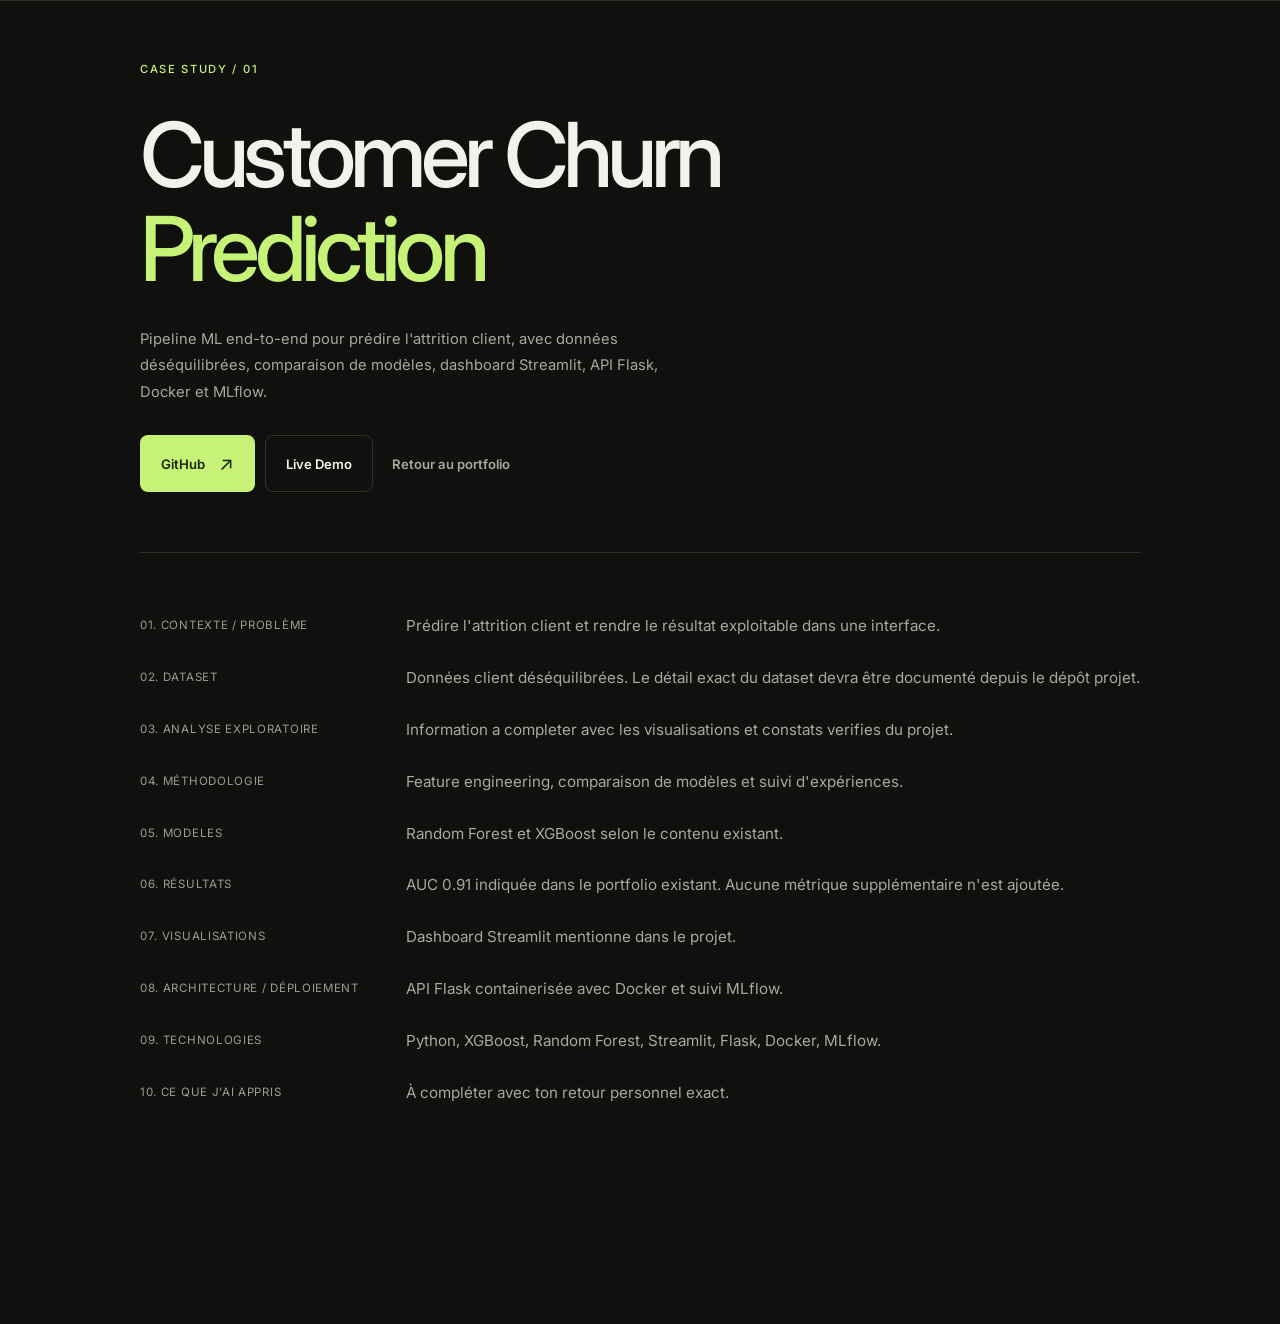
==== commit 07ef9646: "feat: redesign portfolio experience" ====
--- a/case-studies/churn.html
+++ b/case-studies/churn.html
@@ -9,10 +9,10 @@
   <link rel="preconnect" href="https://fonts.googleapis.com" />
   <link rel="preconnect" href="https://fonts.gstatic.com" crossorigin />
   <link href="https://fonts.googleapis.com/css2?family=Bebas+Neue&family=Inter:wght@400;500;600;700;800;900&display=swap" rel="stylesheet" />
-  <link rel="stylesheet" href="../style.css" />
+  <link rel="stylesheet" href="../style.css?v=20260910-4" />
   <title>Customer Churn Prediction - Case Study - Amine Nakrou</title>
 </head>
-<body>
+<body class="study-page">
   <main class="section">
     <article class="section-inner">
       <p class="section-kicker">Case Study / 01</p>
--- a/style.css
+++ b/style.css
@@ -1,3010 +1,26 @@
-/* ======================
-ROOT & RESET
-====================== */
-:root {
-  --bg: #070707;
-  --bg2: #0d0d0d;
-  --bg3: #131313;
-  --bg4: #1a1a1a;
-  --accent: #c8f135;
-  --accent2: #a8d620;
-  --white: #ffffff;
-  --grey: #666666;
-  --grey2: #aaaaaa;
-  --border: rgba(255,255,255,0.07);
-  --border2: rgba(255,255,255,0.13);
-  --shadow: 0 20px 60px rgba(0,0,0,.45);
-  --font-d: 'Bebas Neue', sans-serif;
-  --font-b: 'Inter', sans-serif;
-  --ease: cubic-bezier(0.25, 0.46, 0.45, 0.94);
-  --ease2: cubic-bezier(0.76, 0, 0.24, 1);
-  --r: 14px;
-}
-
-/* ===========================
-LIGHT THEME
-=========================== */
-[data-theme="light"] {
-  --bg: #f5f7fa;
-  --bg2: #edf0f5;
-  --bg3: #e4e8f0;
-  --bg4: #d8dde8;
-  --accent: #5c8700;
-  --accent2: #4a6e00;
-  --white: #111827;
-  --grey: #6b7280;
-  --grey2: #374151;
-  --border: rgba(0,0,0,.08);
-  --border2: rgba(0,0,0,.13);
-  --shadow: 0 20px 60px rgba(0,0,0,.1);
-}
-
-/* Keep mockups dark in light mode for visual consistency */
-[data-theme="light"] .feat-screen,
-[data-theme="light"] .browser-mockup {
-  --bg: #070707;
-  --bg2: #0d0d0d;
-  --bg3: #131313;
-  --bg4: #1a1a1a;
-  --white: #ffffff;
-  --grey: #666666;
-  --grey2: #aaaaaa;
-  --border: rgba(255,255,255,.07);
-  --border2: rgba(255,255,255,.13);
-}
-[data-theme="light"] .feat-screen { background: #131313; }
-[data-theme="light"] .browser-mockup { background: #131313; }
-
-[data-theme="light"] #navbar.scrolled {
-  background: rgba(245,247,250,.92);
-}
-[data-theme="light"] .hero-grid {
-  background-image:
-    linear-gradient(rgba(0,0,0,.04) 1px, transparent 1px),
-    linear-gradient(90deg, rgba(0,0,0,.04) 1px, transparent 1px);
-}
-[data-theme="light"] .scroll-track {
-  border-color: rgba(0,0,0,.18);
-}
-[data-theme="light"] .role-pill {
-  background: rgba(0,0,0,.04);
-}
-[data-theme="light"] .loader-bar-wrap {
-  background: rgba(0,0,0,.1);
-}
-[data-theme="light"] .btn-primary {
-  color: #111827;
-}
-[data-theme="light"] .nav-cta:hover {
-  color: #111827;
-}
-[data-theme="light"] .pi-num {
-  color: rgba(0,0,0,.06);
-}
-[data-theme="light"] .project-item:hover .pi-num {
-  color: rgba(92,135,0,.1);
-}
-[data-theme="light"] .feat-num {
-  color: rgba(0,0,0,.06);
-}
-[data-theme="light"] .pi-tags span {
-  background: rgba(0,0,0,.04);
-}
-[data-theme="light"] .ji-tags span {
-  background: rgba(0,0,0,.04);
-}
-[data-theme="light"] .edu-badge {
-  background: rgba(0,0,0,.06);
-}
-[data-theme="light"] .muted-line {
-  background: rgba(0,0,0,.2);
-}
-[data-theme="light"] .float-card {
-  background: rgba(245,247,250,.96);
-  box-shadow: 0 10px 30px rgba(0,0,0,.12);
-}
-[data-theme="light"] .pi-hover-bg {
-  background: linear-gradient(135deg, rgba(92,135,0,.05), transparent);
-}
-
-*,
-*::before,
-*::after {
-  margin: 0;
-  padding: 0;
-  box-sizing: border-box;
-}
-
-html {
-  scroll-behavior: smooth;
-  font-size: 16px;
-}
-
-body {
-  background: var(--bg);
-  color: var(--white);
-  font-family: var(--font-b);
-  line-height: 1.6;
-  overflow-x: hidden;
-}
-
-body.js-loaded {
-  cursor: none;
-}
-
-img {
-  max-width: 100%;
-  display: block;
-}
-
-a {
-  color: inherit;
-  text-decoration: none;
-}
-
-ul {
-  list-style: none;
-}
-
-button {
-  background: none;
-  border: none;
-  cursor: pointer;
-  font-family: inherit;
-}
-
-body.js-loaded button {
-  cursor: none;
-}
-
-em {
-  font-style: normal;
-}
-
-strong {
-  font-weight: 700;
-}
-
-::selection {
-  background: rgba(200, 241, 53, 0.25);
-  color: var(--white);
-}
-
-/* ======================
-SCROLLBAR
-====================== */
-::-webkit-scrollbar {
-  width: 4px;
-}
-
-::-webkit-scrollbar-track {
-  background: var(--bg);
-}
-
-::-webkit-scrollbar-thumb {
-  background: rgba(200,241,53,.35);
-  border-radius: 99px;
-}
-
-::-webkit-scrollbar-thumb:hover {
-  background: var(--accent);
-}
-
-/* ======================
-NOISE OVERLAY
-====================== */
-.noise {
-  position: fixed;
-  inset: -200%;
-  width: 400%;
-  height: 400%;
-  background-image: url("data:image/svg+xml,%3Csvg viewBox='0 0 256 256' xmlns='http://www.w3.org/2000/svg'%3E%3Cfilter id='n'%3E%3CfeTurbulence type='fractalNoise' baseFrequency='0.9' numOctaves='4' stitchTiles='stitch'/%3E%3C/filter%3E%3Crect width='100%25' height='100%25' filter='url(%23n)'/%3E%3C/svg%3E");
-  opacity: .028;
-  pointer-events: none;
-  z-index: 9999;
-  animation: noiseAnim .3s steps(2) infinite;
-}
-
-@keyframes noiseAnim {
-  0% { transform: translate(0,0); }
-  25% { transform: translate(-5%,-5%); }
-  50% { transform: translate(5%,0); }
-  75% { transform: translate(-5%,5%); }
-  100% { transform: translate(5%,-5%); }
-}
-
-/* ======================
-SCROLL PROGRESS
-====================== */
-.scroll-progress {
-  position: fixed;
-  top: 0;
-  left: 0;
-  height: 2px;
-  width: 0%;
-  background: var(--accent);
-  z-index: 10000;
-  transition: width .1s linear;
-}
-
-/* ======================
-LOADER
-====================== */
-#loader {
-  position: fixed;
-  inset: 0;
-  background: var(--bg);
-  z-index: 9998;
-  display: flex;
-  align-items: center;
-  justify-content: center;
-  transition: opacity .8s var(--ease2), visibility .8s;
-}
-
-#loader.done {
-  opacity: 0;
-  visibility: hidden;
-  pointer-events: none;
-}
-
-.loader-inner {
-  text-align: center;
-}
-
-.loader-logo {
-  font-family: var(--font-d);
-  font-size: 6rem;
-  letter-spacing: .2em;
-  line-height: 1;
-  margin-bottom: 2rem;
-  overflow: hidden;
-}
-
-.l-a,
-.l-n {
-  display: inline-block;
-  transform: translateY(100%);
-}
-
-.l-a {
-  color: var(--white);
-  animation: slideUp .6s var(--ease2) .2s forwards;
-}
-
-.l-n {
-  color: var(--accent);
-  animation: slideUp .6s var(--ease2) .4s forwards;
-}
-
-@keyframes slideUp {
-  to { transform: translateY(0); }
-}
-
-.loader-bar-wrap {
-  width: 240px;
-  height: 1px;
-  background: rgba(255,255,255,.1);
-  margin: 0 auto 1rem;
-  overflow: hidden;
-}
-
-.loader-bar-fill {
-  height: 100%;
-  width: 0%;
-  background: var(--accent);
-  transition: width .05s linear;
-}
-
-.loader-pct {
-  font-size: .75rem;
-  letter-spacing: .3em;
-  color: var(--grey);
-}
-
-/* ======================
-CUSTOM CURSOR
-====================== */
-.cursor {
-  position: fixed;
-  pointer-events: none;
-  z-index: 9996;
-  mix-blend-mode: difference;
-  left: 0;
-  top: 0;
-  will-change: left, top;
-}
-
-.cursor-dot {
-  width: 8px;
-  height: 8px;
-  background: var(--white);
-  border-radius: 50%;
-  transform: translate(-50%, -50%);
-}
-
-.cursor-ring {
-  position: fixed;
-  width: 40px;
-  height: 40px;
-  border: 1px solid rgba(200,241,53,.5);
-  border-radius: 50%;
-  pointer-events: none;
-  z-index: 9995;
-  left: 0;
-  top: 0;
-  transform: translate(-50%, -50%);
-  transition: width .3s var(--ease), height .3s var(--ease), border-color .3s, opacity .3s;
-  will-change: left, top;
-}
-
-.cursor-ring.hovered {
-  width: 60px;
-  height: 60px;
-  border-color: var(--accent);
-  opacity: .6;
-}
-
-/* ======================
-NAVBAR
-====================== */
-#navbar {
-  position: fixed;
-  top: 0;
-  left: 0;
-  right: 0;
-  z-index: 1000;
-  display: flex;
-  align-items: center;
-  justify-content: space-between;
-  padding: 1.4rem 4rem;
-  transition: padding .4s var(--ease), background .4s, backdrop-filter .4s, border-color .4s;
-}
-
-#navbar.scrolled {
-  padding: 1rem 4rem;
-  background: rgba(7,7,7,.92);
-  backdrop-filter: blur(24px);
-  border-bottom: 1px solid var(--border);
-}
-
-.nav-logo {
-  font-family: var(--font-d);
-  font-size: 2rem;
-  letter-spacing: .05em;
-  z-index: 1001;
-}
-
-.nav-links {
-  display: flex;
-  gap: 2.2rem;
-}
-
-.nav-item {
-  font-size: .75rem;
-  font-weight: 500;
-  letter-spacing: .15em;
-  text-transform: uppercase;
-  color: var(--grey2);
-  position: relative;
-  transition: color .3s;
-}
-
-.nav-item::after {
-  content: '';
-  position: absolute;
-  bottom: -3px;
-  left: 0;
-  width: 0;
-  height: 1px;
-  background: var(--accent);
-  transition: width .3s var(--ease);
-}
-
-.nav-item:hover,
-.nav-item.active {
-  color: var(--accent);
-}
-
-.nav-item:hover::after,
-.nav-item.active::after {
-  width: 100%;
-}
-
-.nav-right {
-  display: flex;
-  align-items: center;
-  gap: 1rem;
-}
-
-.lang-switcher {
-  display: flex;
-  align-items: center;
-  gap: .2rem;
-  padding: .35rem .8rem;
-  border: 1px solid var(--border);
-  border-radius: 99px;
-  background: var(--bg2);
-}
-
-.lang-btn {
-  font-size: .7rem;
-  font-weight: 700;
-  letter-spacing: .12em;
-  color: var(--grey);
-  padding: .2rem .4rem;
-  border-radius: 4px;
-  transition: color .25s;
-  cursor: none;
-}
-
-.lang-btn:hover {
-  color: var(--white);
-}
-
-.lang-btn.active {
-  color: var(--accent);
-}
-
-.lang-sep {
-  color: var(--border2);
-  font-size: .55rem;
-  pointer-events: none;
-  user-select: none;
-}
-
-.nav-cta {
-  display: inline-flex;
-  padding: .5rem 1.3rem;
-  border: 1px solid var(--accent);
-  border-radius: 99px;
-  font-size: .75rem;
-  font-weight: 700;
-  letter-spacing: .12em;
-  text-transform: uppercase;
-  color: var(--accent);
-  transition: all .3s;
-}
-
-.nav-cta:hover {
-  background: var(--accent);
-  color: var(--bg);
-}
-
-.burger {
-  display: none;
-  flex-direction: column;
-  gap: 7px;
-  z-index: 1001;
-  padding: 4px;
-}
-
-.burger-line {
-  display: block;
-  width: 28px;
-  height: 1.5px;
-  background: var(--white);
-  transform-origin: center;
-  transition: all .4s var(--ease2);
-}
-
-.burger.open .burger-line:first-child {
-  transform: rotate(45deg) translate(4px,6px);
-}
-
-.burger.open .burger-line:last-child {
-  transform: rotate(-45deg) translate(4px,-6px);
-}
-
-/* ======================
-THEME TOGGLE
-====================== */
-.theme-toggle {
-  width: 38px;
-  height: 38px;
-  border: 1px solid var(--border);
-  border-radius: 50%;
-  display: flex;
-  align-items: center;
-  justify-content: center;
-  color: var(--grey2);
-  font-size: .85rem;
-  transition: all .3s;
-}
-
-.theme-toggle:hover {
-  border-color: var(--accent);
-  color: var(--accent);
-}
-
-/* ======================
-MOBILE OVERLAY
-====================== */
-.mobile-overlay {
-  position: fixed;
-  inset: 0;
-  background: var(--bg);
-  z-index: 999;
-  display: flex;
-  align-items: center;
-  justify-content: center;
-  clip-path: circle(0% at calc(100% - 64px) 48px);
-  transition: clip-path .7s var(--ease2);
-}
-
-.mobile-overlay.open {
-  clip-path: circle(150% at calc(100% - 64px) 48px);
-}
-
-.mobile-menu-inner {
-  text-align: center;
-}
-
-.mobile-links {
-  margin-bottom: 3rem;
-}
-
-.mobile-links li {
-  overflow: hidden;
-}
-
-.mob-link {
-  display: flex;
-  align-items: center;
-  justify-content: center;
-  gap: 1rem;
-  padding: .8rem;
-  font-family: var(--font-d);
-  font-size: clamp(2rem, 7vw, 3.5rem);
-  letter-spacing: .05em;
-  color: var(--grey);
-  transition: color .3s;
-}
-
-.mob-link:hover {
-  color: var(--accent);
-}
-
-.mob-num {
-  font-family: var(--font-b);
-  font-size: .65rem;
-  letter-spacing: .2em;
-  color: var(--accent);
-  opacity: .7;
-}
-
-.mob-socials {
-  display: flex;
-  justify-content: center;
-  gap: 1.5rem;
-}
-
-.mob-lang {
-  display: flex;
-  justify-content: center;
-  align-items: center;
-  gap: .4rem;
-  margin-bottom: 2rem;
-}
-
-.mob-socials a {
-  width: 44px;
-  height: 44px;
-  display: flex;
-  align-items: center;
-  justify-content: center;
-  border: 1px solid var(--border);
-  border-radius: 50%;
-  color: var(--grey);
-  font-size: 1rem;
-  transition: all .3s;
-}
-
-.mob-socials a:hover {
-  border-color: var(--accent);
-  color: var(--accent);
-}
-
-/* ======================
-BUTTONS
-====================== */
-.btn-magnetic {
-  position: relative;
-  display: inline-flex;
-  overflow: hidden;
-  transform: translateZ(0);
-}
-
-.btn-inner {
-  display: flex;
-  align-items: center;
-  gap: .6rem;
-  position: relative;
-  z-index: 1;
-  transition: transform .3s var(--ease);
-}
-
-.btn-primary {
-  padding: .9rem 2.2rem;
-  background: var(--accent);
-  color: var(--bg);
-  border-radius: 99px;
-  font-weight: 700;
-  font-size: .9rem;
-  letter-spacing: .05em;
-  transition: background .3s, box-shadow .3s;
-}
-
-.btn-primary:hover {
-  background: var(--accent2);
-  box-shadow: 0 8px 40px rgba(200,241,53,.3);
-}
-
-.btn-ghost {
-  padding: .9rem 2.2rem;
-  border: 1px solid var(--border2);
-  border-radius: 99px;
-  color: var(--grey2);
-  font-size: .9rem;
-  font-weight: 500;
-  transition: border-color .3s, color .3s;
-}
-
-.btn-ghost:hover {
-  border-color: var(--accent);
-  color: var(--accent);
-}
-
-/* ======================
-HERO
-====================== */
-#hero {
-  min-height: 100vh;
-  display: flex;
-  flex-direction: column;
-  justify-content: center;
-  position: relative;
-  overflow: hidden;
-}
-
-.hero-grid {
-  position: absolute;
-  inset: 0;
-  background-image:
-    linear-gradient(rgba(255,255,255,.025) 1px, transparent 1px),
-    linear-gradient(90deg, rgba(255,255,255,.025) 1px, transparent 1px);
-  background-size: 60px 60px;
-  mask-image: radial-gradient(ellipse 80% 80% at 50% 50%, black, transparent);
-  pointer-events: none;
-}
-
-.orb {
-  position: absolute;
-  border-radius: 50%;
-  filter: blur(100px);
-  pointer-events: none;
-}
-
-.orb-1 {
-  width: 500px;
-  height: 500px;
-  background: radial-gradient(circle, rgba(200,241,53,.1), transparent 70%);
-  top: -100px;
-  right: 5%;
-  animation: orbFloat 8s ease-in-out infinite;
-}
-
-.orb-2 {
-  width: 350px;
-  height: 350px;
-  background: radial-gradient(circle, rgba(200,241,53,.06), transparent 70%);
-  bottom: 5%;
-  left: 2%;
-  animation: orbFloat 10s ease-in-out infinite reverse;
-}
-
-@keyframes orbFloat {
-  0%, 100% { transform: translateY(0) scale(1); }
-  50% { transform: translateY(-30px) scale(1.05); }
-}
-
-.hero-wrap {
-  max-width: 1400px;
-  margin: 0 auto;
-  padding: 110px 4rem 80px;
-  width: 100%;
-  display: grid;
-  grid-template-columns: 1fr 1fr;
-  gap: 4rem;
-  align-items: center;
-}
-
-.hero-left {
-  position: relative;
-  z-index: 1;
-}
-
-.hero-tag {
-  display: inline-flex;
-  align-items: center;
-  gap: .7rem;
-  padding: .45rem 1.1rem;
-  border: 1px solid rgba(200,241,53,.2);
-  border-radius: 99px;
-  font-size: .78rem;
-  font-weight: 500;
-  color: var(--accent);
-  letter-spacing: .08em;
-  margin-bottom: 1.8rem;
-  opacity: 0;
-  transform: translateY(20px);
-  animation: fadeUp .8s var(--ease) 2.2s forwards;
-}
-
-.tag-dot {
-  width: 7px;
-  height: 7px;
-  border-radius: 50%;
-  background: var(--accent);
-  animation: tagPulse 2s infinite;
-}
-
-@keyframes tagPulse {
-  0%, 100% { box-shadow: 0 0 0 0 rgba(200,241,53,.5); }
-  50% { box-shadow: 0 0 0 5px rgba(200,241,53,0); }
-}
-
-.hero-name {
-  font-family: var(--font-d);
-  font-size: clamp(5rem, 11vw, 11rem);
-  line-height: 1;
-  letter-spacing: .01em;
-  text-transform: uppercase;
-  margin-bottom: 1.8rem;
-}
-
-.split-line {
-  display: block;
-  overflow: hidden;
-  margin: 0;
-  padding: 0;
-  height: 0.10;
-  margin-bottom: -.12em;
-  color: transparent;
-}
-
-.split-line:last-child {
-  margin-bottom: 0;
-}
-
-.split-line::after {
-  content: attr(data-text);
-  display: block;
-  transform: translateY(105%);
-  animation: revealLine 1s var(--ease2) forwards;
-  line-height: 1;
-}
-
-.split-line:first-child::after {
-  animation-delay: 2s;
-  color: var(--white);
-}
-
-.split-line:last-child::after {
-  animation-delay: 2.18s;
-}
-
-.accent-line::after {
-  color: var(--accent);
-}
-
-@keyframes revealLine {
-  to { transform: translateY(0); }
-}
-
-.hero-role {
-  display: flex;
-  flex-wrap: wrap;
-  align-items: center;
-  gap: .6rem;
-  margin-bottom: 1.5rem;
-  opacity: 0;
-  transform: translateY(20px);
-  animation: fadeUp .8s var(--ease) 2.6s forwards;
-}
-
-.role-pill {
-  padding: .3rem .85rem;
-  background: rgba(255,255,255,.04);
-  border: 1px solid var(--border);
-  border-radius: 99px;
-  font-size: .78rem;
-  font-weight: 500;
-  color: var(--grey2);
-}
-
-.role-dot {
-  color: var(--accent);
-  font-size: .5rem;
-}
-
-.hero-desc {
-  font-size: .98rem;
-  color: var(--grey2);
-  line-height: 1.8;
-  max-width: 480px;
-  margin-bottom: 2rem;
-  opacity: 0;
-  transform: translateY(20px);
-  animation: fadeUp .8s var(--ease) 2.8s forwards;
-}
-
-.hero-actions {
-  display: flex;
-  gap: 1rem;
-  flex-wrap: wrap;
-  margin-bottom: 2.5rem;
-  opacity: 0;
-  transform: translateY(20px);
-  animation: fadeUp .8s var(--ease) 3s forwards;
-}
-
-.hero-stats-row {
-  display: flex;
-  align-items: center;
-  opacity: 0;
-  transform: translateY(20px);
-  animation: fadeUp .8s var(--ease) 3.2s forwards;
-  background: var(--bg3);
-  border: 1px solid var(--border);
-  border-radius: var(--r);
-  overflow: hidden;
-  width: fit-content;
-}
-
-.hsr-item {
-  padding: 1.2rem 1.8rem;
-  text-align: center;
-}
-
-.hsr-divider {
-  width: 1px;
-  height: 40px;
-  background: var(--border);
-  flex-shrink: 0;
-}
-
-.hs-num {
-  display: block;
-  font-family: var(--font-d);
-  font-size: 2.5rem;
-  color: var(--accent);
-  line-height: 1;
-  letter-spacing: .02em;
-}
-
-.hs-label {
-  display: block;
-  font-size: .62rem;
-  letter-spacing: .18em;
-  text-transform: uppercase;
-  color: var(--grey);
-  margin-top: .25rem;
-}
-
-@keyframes fadeUp {
-  to {
-    opacity: 1;
-    transform: translateY(0);
-  }
-}
-
-.hero-scroll-hint {
-  position: absolute;
-  left: 50%;
-  bottom: 2.5rem;
-  transform: translateX(-50%);
-  display: flex;
-  flex-direction: column;
-  align-items: center;
-  gap: .6rem;
-}
-
-.scroll-track {
-  width: 24px;
-  height: 38px;
-  border: 1.5px solid rgba(255,255,255,.2);
-  border-radius: 99px;
-  display: flex;
-  justify-content: center;
-  padding: 5px 0;
-}
-
-.scroll-thumb {
-  width: 4px;
-  height: 8px;
-  background: var(--accent);
-  border-radius: 99px;
-  animation: scrollThumb 2.5s ease infinite;
-}
-
-@keyframes scrollThumb {
-  0% { transform: translateY(0); opacity: 1; }
-  80% { transform: translateY(14px); opacity: 0; }
-  81% { transform: translateY(0); opacity: 0; }
-  100% { transform: translateY(0); opacity: 1; }
-}
-
-.hero-scroll-hint span {
-  font-size: .6rem;
-  letter-spacing: .25em;
-  color: var(--grey);
-  text-transform: uppercase;
-}
-
-/* ======================
-HERO RIGHT / BROWSER
-====================== */
-.hero-right {
-  display: flex;
-  justify-content: center;
-  align-items: center;
-  position: relative;
-  opacity: 0;
-  transform: translateX(40px);
-  animation: fadeRight .9s var(--ease) 3.4s forwards;
-}
-
-@keyframes fadeRight {
-  to {
-    opacity: 1;
-    transform: translateX(0);
-  }
-}
-
-.browser-mockup {
-  width: 100%;
-  max-width: 500px;
-  background: var(--bg3);
-  border: 1px solid var(--border2);
-  border-radius: 16px;
-  overflow: hidden;
-  box-shadow:
-    0 30px 80px rgba(0,0,0,.6),
-    0 0 0 1px rgba(255,255,255,.04),
-    0 0 80px rgba(200,241,53,.05);
-  animation: mockupFloat 6s ease-in-out infinite 4.5s;
-}
-
-@keyframes mockupFloat {
-  0%, 100% { transform: translateY(0); }
-  50% { transform: translateY(-10px); }
-}
-
-.bm-bar {
-  display: flex;
-  align-items: center;
-  gap: .8rem;
-  padding: .7rem 1rem;
-  background: var(--bg4);
-  border-bottom: 1px solid var(--border);
-}
-
-.bm-dots {
-  display: flex;
-  gap: .4rem;
-}
-
-.bm-dot {
-  width: 10px;
-  height: 10px;
-  border-radius: 50%;
-}
-
-.bm-dot.red { background: #ff5f56; }
-.bm-dot.yellow { background: #ffbd2e; }
-.bm-dot.green { background: #27c93f; }
-
-.bm-url {
-  flex: 1;
-  display: flex;
-  align-items: center;
-  gap: .4rem;
-  padding: .3rem .7rem;
-  background: rgba(255,255,255,.04);
-  border-radius: 6px;
-  font-size: .68rem;
-  color: var(--grey2);
-}
-
-.bm-lock {
-  font-size: .55rem;
-  color: #27c93f;
-}
-
-.bm-actions {
-  display: flex;
-  gap: .6rem;
-  color: var(--grey);
-  font-size: .65rem;
-}
-
-.bm-screen {
-  background: var(--bg2);
-  position: relative;
-}
-
-.bm-nav {
-  display: flex;
-  align-items: center;
-  justify-content: space-between;
-  padding: .5rem .8rem;
-  border-bottom: 1px solid var(--border);
-}
-
-.bm-logo {
-  font-family: var(--font-d);
-  font-size: .9rem;
-  color: var(--white);
-}
-
-.bm-logo span {
-  color: var(--accent);
-}
-
-.bm-nav-links {
-  display: flex;
-  gap: .4rem;
-}
-
-.bm-nav-links span {
-  display: block;
-  width: 25px;
-  height: 3px;
-  background: var(--border2);
-  border-radius: 2px;
-}
-
-.bm-hero {
-  padding: 1rem .8rem .8rem;
-}
-
-.bm-tag {
-  width: 100px;
-  height: 12px;
-  background: rgba(200,241,53,.15);
-  border-radius: 99px;
-  margin-bottom: .7rem;
-}
-
-.bm-h1 {
-  margin-bottom: .7rem;
-}
-
-.bm-line {
-  height: 14px;
-  border-radius: 3px;
-  margin-bottom: 4px;
-}
-
-.bm-line-1 {
-  width: 85%;
-  background: rgba(255,255,255,.12);
-}
-
-.bm-line-2 {
-  width: 70%;
-}
-
-.accent-bg {
-  background: rgba(200,241,53,.35);
-}
-
-.bm-btns {
-  display: flex;
-  gap: .4rem;
-  margin-bottom: .8rem;
-}
-
-.bm-btn {
-  height: 14px;
-  border-radius: 99px;
-}
-
-.bm-btn.filled {
-  width: 70px;
-  background: var(--accent);
-  opacity: .8;
-}
-
-.bm-btn.outline {
-  width: 55px;
-  border: 1px solid rgba(255,255,255,.2);
-}
-
-.bm-stats {
-  display: flex;
-  gap: .5rem;
-}
-
-.bm-stat-box {
-  flex: 1;
-  background: var(--bg4);
-  border-radius: 6px;
-  padding: .4rem;
-}
-
-.bm-stat-num {
-  display: block;
-  height: 10px;
-  width: 60%;
-  background: rgba(200,241,53,.4);
-  border-radius: 2px;
-  margin-bottom: 3px;
-}
-
-.bm-stat-lbl {
-  display: block;
-  height: 6px;
-  width: 80%;
-  background: var(--border);
-  border-radius: 2px;
-}
-
-.bm-section {
-  padding: .6rem .8rem;
-  border-top: 1px solid var(--border);
-}
-
-.bm-sec-title {
-  width: 80px;
-  height: 8px;
-  background: var(--border2);
-  border-radius: 2px;
-  margin-bottom: .5rem;
-}
-
-.bm-pills-row {
-  display: flex;
-  gap: .3rem;
-  flex-wrap: wrap;
-}
-
-.bm-pill {
-  height: 14px;
-  width: 45px;
-  border: 1px solid var(--border);
-  border-radius: 99px;
-}
-
-.bm-pill.accent-border {
-  border-color: rgba(200,241,53,.4);
-  background: rgba(200,241,53,.06);
-}
-
-.bm-cards {
-  display: grid;
-  grid-template-columns: 1fr 1fr;
-  gap: .5rem;
-  padding: .6rem .8rem .8rem;
-  border-top: 1px solid var(--border);
-}
-
-.bm-card {
-  background: var(--bg4);
-  border-radius: 8px;
-  padding: .6rem;
-}
-
-.bm-card-num {
-  width: 20px;
-  height: 18px;
-  background: rgba(255,255,255,.04);
-  border-radius: 3px;
-  margin-bottom: .4rem;
-}
-
-.bm-card-lines div {
-  height: 5px;
-  background: var(--border);
-  border-radius: 2px;
-  margin-bottom: 3px;
-}
-
-.bm-card-lines div:first-child { width: 90%; }
-.bm-card-lines div:nth-child(2) { width: 70%; }
-.bm-card-lines div:last-child { width: 50%; }
-
-.bm-cursor {
-  position: absolute;
-  width: 10px;
-  height: 10px;
-  border-radius: 50%;
-  background: var(--accent);
-  opacity: .6;
-  pointer-events: none;
-  top: 50%;
-  left: 50%;
-}
-
-/* ======================
-FLOATING CARDS
-====================== */
-.float-card {
-  --mx: 0px;
-  --my: 0px;
-  position: absolute;
-  display: flex;
-  align-items: center;
-  gap: .7rem;
-  padding: .7rem 1rem;
-  background: rgba(19,19,19,.92);
-  border: 1px solid var(--border2);
-  border-radius: 12px;
-  box-shadow: 0 10px 30px rgba(0,0,0,.4);
-  white-space: nowrap;
-  backdrop-filter: blur(10px);
-  will-change: transform;
-}
-
-.fc-1 {
-  top: -15px;
-  right: -25px;
-  animation: fcFloat1 5s ease-in-out infinite;
-}
-
-.fc-2 {
-  bottom: 25%;
-  left: -35px;
-  animation: fcFloat2 6s ease-in-out infinite 1.5s;
-}
-
-.fc-3 {
-  bottom: -10px;
-  right: 15%;
-  animation: fcFloat3 4.5s ease-in-out infinite .8s;
-}
-
-@keyframes fcFloat1 {
-  0%, 100% { transform: translate(var(--mx), var(--my)) translateY(0); }
-  50% { transform: translate(var(--mx), var(--my)) translateY(-8px); }
-}
-
-@keyframes fcFloat2 {
-  0%, 100% { transform: translate(var(--mx), var(--my)) translateY(0); }
-  50% { transform: translate(var(--mx), var(--my)) translateY(-8px); }
-}
-
-@keyframes fcFloat3 {
-  0%, 100% { transform: translate(var(--mx), var(--my)) translateY(0); }
-  50% { transform: translate(var(--mx), var(--my)) translateY(-8px); }
-}
-
-.fc-icon {
-  width: 36px;
-  height: 36px;
-  border-radius: 9px;
-  background: rgba(200,241,53,.1);
-  display: flex;
-  align-items: center;
-  justify-content: center;
-  color: var(--accent);
-  font-size: 1rem;
-}
-
-.fc-body {
-  display: flex;
-  flex-direction: column;
-}
-
-.fc-val {
-  font-weight: 800;
-  font-size: .95rem;
-  line-height: 1.2;
-}
-
-.fc-lbl {
-  font-size: .62rem;
-  color: var(--grey);
-  letter-spacing: .1em;
-  text-transform: uppercase;
-}
-
-/* ======================
-MARQUEE
-====================== */
-.marquee-section {
-  overflow: hidden;
-  border-top: 1px solid var(--border);
-  border-bottom: 1px solid var(--border);
-  padding: 1.2rem 0;
-  background: var(--bg2);
-}
-
-.marquee-track {
-  display: flex;
-  width: max-content;
-  animation: marqueeScroll 30s linear infinite;
-}
-
-.marquee-reverse .marquee-track {
-  animation-direction: reverse;
-}
-
-@keyframes marqueeScroll {
-  from { transform: translateX(0); }
-  to { transform: translateX(-50%); }
-}
-
-.marquee-track:hover {
-  animation-play-state: paused;
-}
-
-.marquee-content {
-  display: flex;
-  align-items: center;
-  white-space: nowrap;
-}
-
-.marquee-content span {
-  font-size: .8rem;
-  font-weight: 600;
-  letter-spacing: .12em;
-  text-transform: uppercase;
-  color: var(--grey2);
-  padding: 0 1.5rem;
-  transition: color .3s;
-}
-
-.marquee-content span:hover {
-  color: var(--accent);
-}
-
-.marquee-content .sep {
-  color: var(--accent);
-  padding: 0;
-  font-size: .5rem;
-}
-
-/* ======================
-COMMON SECTIONS
-====================== */
-.section {
-  padding: 9rem 0;
-  max-width: 100%;
-  border-top: 1px solid var(--border);
-}
-
-.section-dark {
-  max-width: 100%;
-  border-top: 1px solid var(--border);
-  padding: 9rem 0;
-  background: var(--bg2);
-}
-
-.section-inner {
-  max-width: 1300px;
-  margin: 0 auto;
-  padding: 0 4rem;
-}
-
-.section-header {
-  display: flex;
-  align-items: center;
-  gap: 1rem;
-  margin-bottom: 1.5rem;
-}
-
-.section-index {
-  font-family: var(--font-d);
-  font-size: 1rem;
-  color: var(--accent);
-  letter-spacing: .1em;
-}
-
-.section-label-text {
-  font-size: .72rem;
-  font-weight: 600;
-  letter-spacing: .25em;
-  text-transform: uppercase;
-  color: var(--grey);
-}
-
-.section-big-title {
-  font-family: var(--font-d);
-  font-size: clamp(3.5rem, 7vw, 6.5rem);
-  line-height: .95;
-  letter-spacing: .02em;
-  text-transform: uppercase;
-  margin-bottom: 4rem;
-}
-
-.accent {
-  color: var(--accent);
-}
-
-.anim-fade-up {
-  opacity: 0;
-  transform: translateY(30px);
-  transition: opacity .8s var(--ease), transform .8s var(--ease);
-  will-change: opacity, transform;
-}
-
-.anim-fade-up.visible {
-  opacity: 1;
-  transform: none;
-  will-change: auto;
-}
-
-/* ======================
-ABOUT
-====================== */
-.about-grid {
-  display: grid;
-  grid-template-columns: 1fr 1fr;
-  gap: 5rem;
-  align-items: center;
-}
-
-.about-left .section-big-title {
-  margin-bottom: 2rem;
-}
-
-.about-left p {
-  color: var(--grey2);
-  line-height: 1.8;
-  font-size: .95rem;
-  max-width: 480px;
-  margin-bottom: 1.2rem;
-}
-
-.about-left strong {
-  color: var(--white);
-}
-
-.about-chips {
-  display: flex;
-  flex-wrap: wrap;
-  gap: .7rem;
-  margin: 2rem 0;
-}
-
-.about-chips li {
-  display: flex;
-  align-items: center;
-  gap: .5rem;
-  padding: .4rem 1rem;
-  border: 1px solid var(--border);
-  border-radius: 99px;
-  font-size: .8rem;
-  color: var(--grey2);
-  transition: all .3s;
-}
-
-.about-chips li:hover {
-  border-color: var(--accent);
-  color: var(--accent);
-}
-
-.about-chips li i {
-  color: var(--accent);
-  font-size: .75rem;
-}
-
-.about-socials {
-  display: flex;
-  gap: .8rem;
-  margin-top: 1rem;
-}
-
-.soc-btn {
-  width: 46px;
-  height: 46px;
-  border: 1px solid var(--border);
-  border-radius: 50%;
-  display: flex;
-  align-items: center;
-  justify-content: center;
-  color: var(--grey);
-  font-size: 1rem;
-  transition: all .3s;
-}
-
-.soc-btn:hover {
-  border-color: var(--accent);
-  color: var(--accent);
-}
-
-.profile-wrapper {
-  position: relative;
-  display: flex;
-  justify-content: center;
-  align-items: center;
-  padding: 2.5rem;
-}
-
-.profile-img-container {
-  position: relative;
-  width: 360px;
-  height: 420px;
-  border-radius: 20px;
-  overflow: hidden;
-  box-shadow: var(--shadow);
-}
-
-.profile-photo {
-  width: 100%;
-  height: 100%;
-  object-fit: cover;
-  object-position: top;
-  filter: saturate(.85);
-  transition: filter .5s, transform .5s;
-  background: var(--bg4);
-}
-
-.profile-img-container::before {
-  content: 'AN';
-  position: absolute;
-  inset: 0;
-  display: flex;
-  align-items: center;
-  justify-content: center;
-  font-family: var(--font-d);
-  font-size: 6rem;
-  color: var(--accent);
-  opacity: 0.15;
-  z-index: 0;
-  pointer-events: none;
-}
-
-.profile-photo:not([src]),
-.profile-photo[src=""],
-.profile-photo[src*="profile.jpg"] {
-  z-index: 1;
-  position: relative;
-}
-
-.profile-img-container:hover .profile-photo {
-  filter: saturate(1);
-  transform: scale(1.03);
-}
-
-.profile-overlay {
-  position: absolute;
-  inset: 0;
-  background: linear-gradient(to bottom, transparent 55%, rgba(200,241,53,.15) 100%);
-  pointer-events: none;
-}
-
-.profile-deco-line {
-  position: absolute;
-  background: rgba(200,241,53,.12);
-}
-
-.line-h {
-  width: 110%;
-  height: 1px;
-  top: 18%;
-  left: -5%;
-}
-
-.line-v {
-  width: 1px;
-  height: 110%;
-  left: 18%;
-  top: -5%;
-}
-
-.profile-corner {
-  position: absolute;
-  width: 20px;
-  height: 20px;
-  border-color: rgba(200,241,53,.45);
-  border-style: solid;
-}
-
-.c-tl {
-  top: .5rem;
-  left: .5rem;
-  border-width: 2px 0 0 2px;
-}
-
-.c-br {
-  bottom: .5rem;
-  right: .5rem;
-  border-width: 0 2px 2px 0;
-}
-
-.open-badge {
-  position: absolute;
-  bottom: .5rem;
-  left: 50%;
-  transform: translateX(-50%) translateY(50%);
-  display: flex;
-  align-items: center;
-  gap: .5rem;
-  padding: .55rem 1.2rem;
-  background: var(--bg3);
-  border: 1px solid rgba(200,241,53,.3);
-  border-radius: 99px;
-  font-size: .8rem;
-  font-weight: 600;
-  color: var(--accent);
-  white-space: nowrap;
-}
-
-.badge-pulse {
-  width: 8px;
-  height: 8px;
-  border-radius: 50%;
-  background: var(--accent);
-  animation: tagPulse 2s infinite;
-}
-
-.tech-float {
-  position: absolute;
-  padding: .35rem .9rem;
-  background: var(--bg3);
-  border: 1px solid var(--border2);
-  border-radius: 99px;
-  font-size: .75rem;
-  font-weight: 600;
-  color: var(--grey2);
-  animation: techFloat 4s ease-in-out infinite;
-}
-
-.tf-1 { top: 10%; right: -10px; animation-delay: 0s; }
-.tf-2 { top: 40%; left: -10px; animation-delay: 1.3s; }
-.tf-3 { bottom: 15%; right: 0; animation-delay: 2.6s; }
-
-@keyframes techFloat {
-  0%, 100% { transform: translateY(0); }
-  50% { transform: translateY(-8px); }
-}
-
-/* ======================
-FEATURED
-====================== */
-.feat-card {
-  display: grid;
-  grid-template-columns: 1.2fr 1fr;
-  gap: 4rem;
-  align-items: center;
-  margin-bottom: 6rem;
-}
-
-.feat-card:last-child {
-  margin-bottom: 0;
-}
-
-.feat-reverse {
-  grid-template-columns: 1fr 1.2fr;
-}
-
-.feat-reverse .feat-visual {
-  order: 2;
-}
-
-.feat-reverse .feat-info {
-  order: 1;
-}
-
-.feat-visual {
-  position: relative;
-}
-
-.feat-screen {
-  background: var(--bg3);
-  border: 1px solid var(--border2);
-  border-radius: 14px;
-  overflow: hidden;
-  box-shadow: 0 25px 60px rgba(0,0,0,.5);
-  transition: transform .6s ease;
-}
-
-.feat-screen-bar {
-  display: flex;
-  align-items: center;
-  gap: .6rem;
-  padding: .6rem .8rem;
-  background: var(--bg4);
-  border-bottom: 1px solid var(--border);
-}
-
-.dot-r,
-.dot-y,
-.dot-g {
-  width: 9px;
-  height: 9px;
-  border-radius: 50%;
-  flex-shrink: 0;
-}
-
-.dot-r { background: #ff5f56; }
-.dot-y { background: #ffbd2e; }
-.dot-g { background: #27c93f; }
-
-.fsb-url {
-  flex: 1;
-  text-align: center;
-  font-size: .68rem;
-  color: var(--grey);
-}
-
-.feat-screen-body {
-  display: flex;
-  height: 290px;
-}
-
-.fsb-sidebar {
-  width: 44px;
-  background: var(--bg4);
-  border-right: 1px solid var(--border);
-  display: flex;
-  flex-direction: column;
-  align-items: center;
-  padding: .6rem 0;
-  gap: 1rem;
-}
-
-.fsb-logo {
-  font-family: var(--font-d);
-  font-size: .75rem;
-  color: var(--white);
-}
-
-.fsb-logo span {
-  color: var(--accent);
-}
-
-.fsb-menu {
-  display: flex;
-  flex-direction: column;
-  gap: .8rem;
-}
-
-.fsb-mi {
-  width: 28px;
-  height: 28px;
-  border-radius: 7px;
-  display: flex;
-  align-items: center;
-  justify-content: center;
-  color: var(--grey);
-  font-size: .7rem;
-  transition: all .3s;
-}
-
-.fsb-mi.active {
-  background: rgba(200,241,53,.15);
-  color: var(--accent);
-}
-
-.fsb-main {
-  flex: 1;
-  padding: .8rem;
-  overflow: hidden;
-  display: flex;
-  flex-direction: column;
-  gap: .6rem;
-}
-
-.fsb-kpis {
-  display: grid;
-  grid-template-columns: repeat(3, 1fr);
-  gap: .5rem;
-}
-
-.fsb-kpi {
-  background: var(--bg4);
-  border-radius: 8px;
-  padding: .6rem;
-  position: relative;
-}
-
-.kpi-val {
-  display: block;
-  font-family: var(--font-d);
-  font-size: 1.3rem;
-  line-height: 1;
-  color: var(--white);
-}
-
-.kpi-val.accent {
-  color: var(--accent);
-}
-
-.kpi-lbl {
-  display: block;
-  font-size: .52rem;
-  color: var(--grey);
-  letter-spacing: .1em;
-  text-transform: uppercase;
-  margin-top: 2px;
-}
-
-.kpi-badge {
-  position: absolute;
-  top: .4rem;
-  right: .5rem;
-  font-size: .52rem;
-}
-
-.kpi-badge.up { color: #27c93f; }
-.kpi-badge.neutral { color: var(--grey); }
-
-.fsb-chart-box {
-  background: var(--bg4);
-  border-radius: 8px;
-  padding: .7rem;
-  flex: 1;
-}
-
-.fsb-chart-title {
-  font-size: .58rem;
-  color: var(--grey);
-  letter-spacing: .08em;
-  margin-bottom: .5rem;
-}
-
-.fsb-svg-wrap {
-  height: 55px;
-}
-
-.fsb-svg-wrap svg {
-  width: 100%;
-  height: 100%;
-}
-
-.fsb-legend {
-  display: flex;
-  gap: 1rem;
-  margin-top: .4rem;
-}
-
-.leg {
-  display: flex;
-  align-items: center;
-  gap: .3rem;
-  font-size: .55rem;
-  color: var(--grey);
-}
-
-.leg.accent {
-  color: var(--accent);
-}
-
-.leg-line {
-  display: block;
-  width: 10px;
-  height: 2px;
-  border-radius: 2px;
-}
-
-.accent-line-l { background: var(--accent); }
-.muted-line { background: rgba(255,255,255,.3); }
-
-.fsb-bars {
-  display: flex;
-  flex-direction: column;
-  gap: .4rem;
-}
-
-.fsb-bar-row {
-  display: flex;
-  align-items: center;
-  gap: .5rem;
-  font-size: .6rem;
-}
-
-.bar-lbl {
-  width: 48px;
-  font-size: .58rem;
-  color: var(--grey);
-}
-
-.bar-track {
-  flex: 1;
-  height: 5px;
-  background: rgba(255,255,255,.06);
-  border-radius: 99px;
-  overflow: hidden;
-}
-
-.bar-fill {
-  height: 100%;
-  background: rgba(255,255,255,.22);
-  border-radius: 99px;
-  transition: width 1.4s var(--ease);
-}
-
-.bar-fill.accent-fill {
-  background: var(--accent);
-}
-
-.bar-val {
-  font-size: .6rem;
-  color: var(--grey2);
-  width: 26px;
-  text-align: right;
-}
-
-.bar-val.accent {
-  color: var(--accent);
-}
-
-.feat-glow {
-  position: absolute;
-  inset: -20px;
-  background: radial-gradient(ellipse 60% 40% at 50% 100%, rgba(200,241,53,.1), transparent);
-  pointer-events: none;
-  z-index: -1;
-}
-
-.glow-blue {
-  background: radial-gradient(ellipse 60% 40% at 50% 100%, rgba(100,180,255,.07), transparent);
-}
-
-.nb-body {
-  padding: .8rem;
-  display: flex;
-  flex-direction: column;
-  gap: .5rem;
-  max-height: 290px;
-  overflow: hidden;
-}
-
-.nb-cell {
-  display: flex;
-  gap: .5rem;
-}
-
-.nb-in {
-  font-size: .58rem;
-  color: var(--grey);
-  min-width: 40px;
-  margin-top: 2px;
-  flex-shrink: 0;
-}
-
-.nb-code {
-  background: rgba(255,255,255,.03);
-  border-left: 2px solid rgba(200,241,53,.4);
-  padding: .4rem .6rem;
-  border-radius: 0 5px 5px 0;
-  font-size: .62rem;
-  font-family: monospace;
-  line-height: 1.5;
-  color: var(--grey2);
-  flex: 1;
-}
-
-.ck { color: rgba(200,241,53,.9); }
-.cv { color: #79c0ff; }
-.cs { color: #a5d6ff; }
-.cc { color: var(--grey); }
-
-.nb-out {
-  background: rgba(255,255,255,.02);
-  border-left: 2px solid rgba(255,255,255,.1);
-  padding: .3rem .6rem;
-  border-radius: 0 5px 5px 0;
-  font-size: .6rem;
-  font-family: monospace;
-  color: #27c93f;
-  flex: 1;
-}
-
-.nb-vis {
-  background: var(--bg4);
-  border-radius: 8px;
-  padding: .6rem;
-}
-
-.nb-vis-title {
-  font-size: .58rem;
-  color: var(--grey);
-  margin-bottom: .4rem;
-}
-
-.nb-chart {
-  display: flex;
-  flex-direction: column;
-  gap: .3rem;
-}
-
-.nb-bar-row {
-  display: flex;
-  align-items: center;
-  gap: .4rem;
-  font-size: .58rem;
-  color: var(--grey2);
-}
-
-.nb-bar-row span {
-  width: 55px;
-  text-align: right;
-  font-size: .55rem;
-}
-
-.nb-track {
-  flex: 1;
-  height: 10px;
-  background: rgba(255,255,255,.04);
-  border-radius: 3px;
-  overflow: hidden;
-}
-
-.nb-fill {
-  height: 100%;
-  background: linear-gradient(90deg, rgba(200,241,53,.7), rgba(200,241,53,.35));
-  border-radius: 3px;
-  display: flex;
-  align-items: center;
-  justify-content: flex-end;
-  padding-right: 3px;
-  font-size: .45rem;
-  color: var(--bg);
-  font-weight: 700;
-  transition: width 1.2s var(--ease);
-}
-
-.feat-info {
-  display: flex;
-  flex-direction: column;
-}
-
-.feat-num {
-  font-family: var(--font-d);
-  font-size: 5rem;
-  color: rgba(255,255,255,.04);
-  line-height: 1;
-  margin-bottom: -.5rem;
-}
-
-.feat-info h3 {
-  font-size: 2rem;
-  font-weight: 800;
-  letter-spacing: -.01em;
-  line-height: 1.15;
-  margin-bottom: 1rem;
-}
-
-.feat-info p {
-  font-size: .92rem;
-  color: var(--grey2);
-  line-height: 1.8;
-  margin-bottom: 1.5rem;
-}
-
-.feat-tags {
-  display: flex;
-  flex-wrap: wrap;
-  gap: .4rem;
-}
-
-.feat-tags span {
-  padding: .3rem .8rem;
-  border: 1px solid var(--border);
-  border-radius: 99px;
-  font-size: .72rem;
-  color: var(--grey2);
-}
-
-.feat-metric {
-  display: flex;
-  flex-direction: column;
-  margin-top: 1.5rem;
-}
-
-.fm-val {
-  font-family: var(--font-d);
-  font-size: 3rem;
-  color: var(--accent);
-  line-height: 1;
-}
-
-.fm-lbl {
-  font-size: .7rem;
-  letter-spacing: .2em;
-  text-transform: uppercase;
-  color: var(--grey);
-}
-
-/* ======================
-SKILLS
-====================== */
-.skills-container {
-  display: flex;
-  flex-direction: column;
-  border: 1px solid var(--border);
-  border-radius: var(--r);
-  overflow: hidden;
-}
-
-.skill-row {
-  display: flex;
-  align-items: center;
-  gap: 3rem;
-  padding: 2rem 2.5rem;
-  border-bottom: 1px solid var(--border);
-  transition: background .3s;
-}
-
-.skill-row:last-child {
-  border-bottom: none;
-}
-
-.skill-row:hover {
-  background: var(--bg2);
-}
-
-.skill-row-label {
-  display: flex;
-  align-items: baseline;
-  gap: .8rem;
-  min-width: 180px;
-}
-
-.sr-num {
-  font-family: var(--font-d);
-  font-size: 1rem;
-  color: var(--accent);
-  opacity: .5;
-}
-
-.skill-row-label h3 {
-  font-size: .95rem;
-  font-weight: 700;
-}
-
-.skill-pills {
-  display: flex;
-  flex-wrap: wrap;
-  gap: .5rem;
-}
-
-.pill {
-  padding: .35rem .9rem;
-  border: 1px solid var(--border);
-  border-radius: 99px;
-  font-size: .78rem;
-  font-weight: 500;
-  color: var(--grey2);
-  transition: all .25s;
-  cursor: default;
-  position: relative;
-  overflow: hidden;
-}
-
-.pill:hover {
-  border-color: var(--accent);
-  color: var(--accent);
-  transform: translateY(-2px);
-}
-
-.ap {
-  border-color: rgba(200,241,53,.25);
-  color: var(--accent);
-  background: rgba(200,241,53,.05);
-}
-
-.ap:hover {
-  background: rgba(200,241,53,.12);
-}
-
-/* ======================
-PROJECTS
-====================== */
-.projects-list {
-  display: flex;
-  flex-direction: column;
-  border: 1px solid var(--border);
-  border-radius: var(--r);
-  overflow: hidden;
-}
-
-.project-item {
-  position: relative;
-  display: flex;
-  gap: 3rem;
-  align-items: flex-start;
-  padding: 3rem;
-  border-bottom: 1px solid var(--border);
-  transition: background .4s, transform .3s ease;
-  overflow: hidden;
-  transform-style: preserve-3d;
-}
-
-.project-item:last-child {
-  border-bottom: none;
-}
-
-.project-item:hover {
-  background: var(--bg2);
-}
-
-.pi-hover-bg {
-  position: absolute;
-  inset: 0;
-  background: linear-gradient(135deg, rgba(200,241,53,.03), transparent);
-  opacity: 0;
-  transition: opacity .4s;
-  pointer-events: none;
-}
-
-.project-item:hover .pi-hover-bg {
-  opacity: 1;
-}
-
-.pi-left {
-  flex-shrink: 0;
-  padding-top: .3rem;
-}
-
-.pi-num {
-  font-family: var(--font-d);
-  font-size: 4rem;
-  line-height: 1;
-  color: rgba(255,255,255,.04);
-  transition: color .3s;
-}
-
-.project-item:hover .pi-num {
-  color: rgba(200,241,53,.08);
-}
-
-.pi-body {
-  flex: 1;
-}
-
-.pi-header {
-  display: flex;
-  justify-content: space-between;
-  align-items: flex-start;
-  margin-bottom: 1.2rem;
-  gap: 1rem;
-}
-
-.pi-title {
-  font-size: 1.5rem;
-  font-weight: 800;
-  letter-spacing: -.01em;
-}
-
-.pi-links {
-  display: flex;
-  gap: .6rem;
-}
-
-.pi-link {
-  width: 38px;
-  height: 38px;
-  border: 1px solid var(--border);
-  border-radius: 50%;
-  display: flex;
-  align-items: center;
-  justify-content: center;
-  color: var(--grey);
-  font-size: .9rem;
-  transition: all .3s;
-}
-
-.pi-link:hover {
-  border-color: var(--accent);
-  color: var(--accent);
-}
-
-.pi-desc {
-  font-size: .9rem;
-  color: var(--grey2);
-  line-height: 1.8;
-  max-width: 700px;
-}
-
-.pi-footer {
-  display: flex;
-  justify-content: space-between;
-  align-items: center;
-  margin-top: 1.5rem;
-  flex-wrap: wrap;
-  gap: 1rem;
-}
-
-.pi-tags {
-  display: flex;
-  flex-wrap: wrap;
-  gap: .4rem;
-}
-
-.pi-tags span {
-  padding: .25rem .75rem;
-  background: rgba(255,255,255,.04);
-  border-radius: 99px;
-  font-size: .72rem;
-  font-weight: 500;
-  color: var(--grey);
-}
-
-.pi-score {
-  display: flex;
-  flex-direction: column;
-  align-items: flex-end;
-}
-
-.score-lbl {
-  font-size: .65rem;
-  letter-spacing: .2em;
-  text-transform: uppercase;
-  color: var(--grey);
-}
-
-.score-val {
-  font-family: var(--font-d);
-  font-size: 2rem;
-  color: var(--accent);
-  line-height: 1;
-}
-
-/* ======================
-JOURNEY
-====================== */
-.journey {
-  display: flex;
-  flex-direction: column;
-}
-
-.journey-item {
-  display: grid;
-  grid-template-columns: 36px 1fr;
-  gap: 0 2.5rem;
-}
-
-.ji-tl {
-  display: flex;
-  flex-direction: column;
-  align-items: center;
-  padding-top: 1.8rem;
-}
-
-.ji-dot {
-  width: 14px;
-  height: 14px;
-  border-radius: 50%;
-  border: 2px solid var(--border2);
-  background: var(--bg);
-  flex-shrink: 0;
-  transition: all .3s;
-  position: relative;
-  z-index: 1;
-}
-
-.ji-dot.active {
-  border-color: var(--accent);
-  background: var(--accent);
-  box-shadow: 0 0 12px rgba(200,241,53,.4);
-}
-
-.journey-item:hover .ji-dot {
-  border-color: var(--accent);
-}
-
-.ji-line {
-  width: 1px;
-  flex: 1;
-  background: var(--border);
-  margin-top: 6px;
-}
-
-.ji-card {
-  padding: 1.8rem 0 3rem;
-  border-bottom: 1px solid var(--border);
-}
-
-.journey-item:last-child .ji-card {
-  border-bottom: none;
-}
-
-.ji-top {
-  display: flex;
-  justify-content: space-between;
-  align-items: center;
-  margin-bottom: .8rem;
-  gap: 1rem;
-}
-
-.ji-meta {
-  display: flex;
-  align-items: center;
-  gap: 1rem;
-  flex-wrap: wrap;
-}
-
-.ji-badge {
-  display: inline-block;
-  padding: .2rem .75rem;
-  border-radius: 99px;
-  font-size: .68rem;
-  font-weight: 700;
-  letter-spacing: .1em;
-  text-transform: uppercase;
-}
-
-.xp-badge {
-  background: rgba(200,241,53,.1);
-  color: var(--accent);
-}
-
-.edu-badge {
-  background: rgba(255,255,255,.05);
-  color: var(--grey2);
-}
-
-.ji-date {
-  font-size: .8rem;
-  color: var(--grey);
-}
-
-.ji-arrow {
-  font-size: .85rem;
-  color: var(--grey);
-  opacity: 0;
-  transform: translateX(-5px);
-  transition: all .3s;
-}
-
-.journey-item:hover .ji-arrow {
-  opacity: 1;
-  transform: translateX(0);
-  color: var(--accent);
-}
-
-.ji-title {
-  font-size: 1.2rem;
-  font-weight: 800;
-  margin-bottom: .3rem;
-}
-
-.ji-company {
-  font-size: .9rem;
-  font-weight: 500;
-  color: var(--grey);
-  margin-bottom: 1rem;
-}
-
-.ji-points {
-  display: flex;
-  flex-direction: column;
-  gap: .6rem;
-  margin-bottom: 1rem;
-}
-
-.ji-points li {
-  font-size: .88rem;
-  color: var(--grey2);
-  line-height: 1.7;
-  padding-left: 1.4rem;
-  position: relative;
-}
-
-.ji-points li::before {
-  content: '→';
-  position: absolute;
-  left: 0;
-  color: var(--accent);
-  font-size: .75rem;
-}
-
-.ji-desc {
-  font-size: .88rem;
-  color: var(--grey2);
-  line-height: 1.7;
-}
-
-.ji-tags {
-  display: flex;
-  flex-wrap: wrap;
-  gap: .4rem;
-  margin-top: 1rem;
-}
-
-.ji-tags span {
-  padding: .25rem .7rem;
-  background: rgba(255,255,255,.03);
-  border: 1px solid var(--border);
-  border-radius: 99px;
-  font-size: .72rem;
-  color: var(--grey);
-}
-
-/* ======================
-CONTACT
-====================== */
-.contact-wrap {
-  display: grid;
-  grid-template-columns: 1fr 1fr;
-  gap: 6rem;
-  align-items: start;
-}
-
-.contact-big {
-  font-family: var(--font-d);
-  font-size: clamp(3.5rem, 8vw, 7rem);
-  line-height: .95;
-  text-transform: uppercase;
-  letter-spacing: .02em;
-  margin-bottom: 1.5rem;
-}
-
-.contact-sub {
-  font-size: 1rem;
-  color: var(--grey2);
-  line-height: 1.8;
-}
-
-.contact-sub strong {
-  color: var(--white);
-}
-
-.contact-right {
-  display: flex;
-  flex-direction: column;
-  gap: 1rem;
-}
-
-.contact-link {
-  display: flex;
-  align-items: center;
-  padding: 1.5rem 1.8rem;
-  background: var(--bg2);
-  border: 1px solid var(--border);
-  border-radius: var(--r);
-  transition: border-color .3s, background .3s, transform .3s;
-  width: 100%;
-}
-
-.contact-link .btn-inner {
-  width: 100%;
-}
-
-.contact-link:hover {
-  border-color: var(--accent);
-  background: var(--bg3);
-  transform: translateX(4px);
-}
-
-.cl-icon {
-  width: 46px;
-  height: 46px;
-  display: flex;
-  align-items: center;
-  justify-content: center;
-  background: rgba(200,241,53,.08);
-  border-radius: 12px;
-  font-size: 1.1rem;
-  color: var(--accent);
-  flex-shrink: 0;
-  transition: background .3s, transform .3s;
-}
-
-.cl-text {
-  flex: 1;
-  margin: 0 1rem;
-  display: flex;
-  flex-direction: column;
-}
-
-.cl-lbl {
-  font-size: .68rem;
-  letter-spacing: .2em;
-  text-transform: uppercase;
-  color: var(--grey);
-}
-
-.cl-val {
-  font-size: .92rem;
-  font-weight: 500;
-  margin-top: .15rem;
-  word-break: break-word;
-}
-
-.cl-arr {
-  color: var(--grey);
-  font-size: .85rem;
-  transition: all .3s;
-}
-
-.contact-link:hover .cl-arr {
-  color: var(--accent);
-  transform: translateX(4px);
-}
-
-/* ======================
-FOOTER
-====================== */
-footer {
-  border-top: 1px solid var(--border);
-  padding: 2rem 4rem;
-}
-
-.footer-inner {
-  max-width: 1300px;
-  margin: 0 auto;
-  display: flex;
-  align-items: center;
-  justify-content: space-between;
-  flex-wrap: wrap;
-  gap: 1rem;
-}
-
-.footer-logo {
-  font-family: var(--font-d);
-  font-size: 1.6rem;
-}
-
-footer p {
-  font-size: .8rem;
-  color: var(--grey);
-}
-
-.back-top {
-  width: 44px;
-  height: 44px;
-  border: 1px solid var(--border);
-  border-radius: 50%;
-  display: flex;
-  align-items: center;
-  justify-content: center;
-  color: var(--grey);
-  font-size: .9rem;
-  transition: all .3s;
-}
-
-.back-top:hover {
-  border-color: var(--accent);
-  color: var(--accent);
-}
-
-/* ======================
-RTL
-====================== */
-[dir="rtl"] .nav-links { flex-direction: row-reverse; }
-[dir="rtl"] .nav-right { flex-direction: row-reverse; }
-[dir="rtl"] .hero-wrap { direction: rtl; }
-[dir="rtl"] .hero-left { text-align: right; }
-[dir="rtl"] .hero-actions { flex-direction: row-reverse; }
-[dir="rtl"] .hero-stats-row { flex-direction: row-reverse; }
-[dir="rtl"] .about-grid { direction: rtl; }
-[dir="rtl"] .about-left p { text-align: right; }
-[dir="rtl"] .section-header { flex-direction: row-reverse; }
-[dir="rtl"] .skill-row { flex-direction: row-reverse; }
-[dir="rtl"] .pi-header { flex-direction: row-reverse; }
-[dir="rtl"] .ji-points li {
-  padding-left: 0;
-  padding-right: 1.4rem;
-  text-align: right;
-}
-[dir="rtl"] .ji-points li::before {
-  left: auto;
-  right: 0;
-  content: '←';
-}
-[dir="rtl"] .contact-link:hover { transform: translateX(-6px); }
-[dir="rtl"] .contact-link:hover .cl-arr { transform: translateX(-4px); }
-[dir="rtl"] .footer-inner { flex-direction: row-reverse; }
-[dir="rtl"] .feat-card { direction: rtl; }
-[dir="rtl"] .feat-tags { flex-direction: row-reverse; }
-
-/* RTL: reverse float cards position */
-[dir="rtl"] .fc-1 { right: auto; left: -25px; }
-[dir="rtl"] .fc-2 { left: auto; right: -35px; }
-[dir="rtl"] .tf-1 { right: auto; left: -10px; }
-[dir="rtl"] .tf-2 { left: auto; right: -10px; }
-[dir="rtl"] .hero-scroll-hint { left: auto; right: 50%; transform: translateX(50%); }
-
-/* Mobile menu lang buttons active state */
-.mob-lang .lang-btn {
-  font-size: .8rem;
-  font-weight: 700;
-  letter-spacing: .12em;
-  color: var(--grey);
-  padding: .3rem .6rem;
-  border-radius: 4px;
-  transition: color .25s;
-}
-
-.mob-lang .lang-btn.active {
-  color: var(--accent);
-}
-
-/* Ensure back-to-top button renders properly */
-.back-top {
-  cursor: pointer;
-}
-
-body.js-loaded .back-top {
-  cursor: none;
-}
-
-/* ======================
-RESPONSIVE 1100
-====================== */
-@media (max-width: 1100px) {
-  #navbar,
-  #navbar.scrolled {
-    padding: 1.2rem 2.5rem;
-  }
-
-  .hero-wrap {
-    padding: 110px 2.5rem 80px;
-    gap: 2.5rem;
-  }
-
-  .section {
-    padding: 7rem 0;
-  }
-
-  .section-inner {
-    padding: 0 2.5rem;
-  }
-
-  footer {
-    padding: 2rem 2.5rem;
-  }
-
-  .feat-card {
-    gap: 2.5rem;
-  }
-}
-
-/* ======================
-RESPONSIVE 900
-====================== */
-@media (max-width: 900px) {
-  .hero-wrap {
-    grid-template-columns: 1fr;
-    padding-bottom: 60px;
-  }
-
-  .hero-right {
-    display: none;
-  }
-
-  .about-grid {
-    grid-template-columns: 1fr;
-  }
-
-  .about-right {
-    order: -1;
-    display: flex;
-    justify-content: center;
-  }
-
-  .feat-card,
-  .feat-reverse {
-    grid-template-columns: 1fr;
-  }
-
-  .feat-reverse .feat-visual,
-  .feat-reverse .feat-info {
-    order: unset;
-  }
-
-  .contact-wrap {
-    grid-template-columns: 1fr;
-    gap: 3rem;
-  }
-
-  .skill-row {
-    flex-direction: column;
-    align-items: flex-start;
-    gap: 1rem;
-  }
-
-  .skill-row-label {
-    min-width: auto;
-  }
-
-  .project-item {
-    flex-direction: column;
-    gap: 1rem;
-  }
-
-  .pi-left {
-    display: none;
-  }
-
-  .feat-card {
-    margin-bottom: 4rem;
-  }
-
-  .hero-scroll-hint {
-    display: none;
-  }
-}
-
-/* ======================
-RESPONSIVE 768
-====================== */
-@media (max-width: 768px) {
-  body {
-    cursor: auto;
-  }
-
-  button {
-    cursor: pointer;
-  }
-
-  #navbar,
-  #navbar.scrolled {
-    padding: 1rem 1.5rem;
-  }
-
-  .nav-links,
-  .nav-cta,
-  .lang-switcher {
-    display: none;
-  }
-
-  .burger {
-    display: flex;
-  }
-
-  .section {
-    padding: 5rem 0;
-  }
-
-  .section-inner {
-    padding: 0 1.5rem;
-  }
-
-  footer {
-    padding: 1.5rem;
-  }
-
-  .profile-img-container {
-    width: 260px;
-    height: 310px;
-  }
-
-  .journey-item {
-    grid-template-columns: 24px 1fr;
-    gap: 0 1.5rem;
-  }
-
-  .footer-inner {
-    flex-direction: column;
-    text-align: center;
-  }
-
-  .section-big-title {
-    margin-bottom: 2.5rem;
-  }
-
-  .cursor,
-  .cursor-ring {
-    display: none;
-  }
-
-  .hero-stats-row {
-    width: 100%;
-    justify-content: space-between;
-  }
-}
-
-/* ======================
-RESPONSIVE 480
-====================== */
-@media (max-width: 480px) {
-  .hero-name {
-    font-size: clamp(4rem, 20vw, 7rem);
-  }
-
-  .section-big-title {
-    font-size: clamp(2.5rem, 12vw, 4rem);
-  }
-
-  .hero-actions {
-    flex-direction: column;
-    align-items: stretch;
-  }
-
-  .hero-stats-row {
-    flex-wrap: wrap;
-    border-radius: var(--r);
-  }
-
-  .hsr-item {
-    flex: 1 0 40%;
-  }
-
-  .hsr-divider {
-    display: none;
-  }
-
-  .feat-info h3 {
-    font-size: 1.5rem;
-  }
-
-  .contact-big {
-    font-size: clamp(2.5rem, 15vw, 5rem);
-  }
-
-  .about-chips {
-    gap: .5rem;
-  }
-
-  .pi-desc {
-    font-size: .85rem;
-  }
-
-  .ji-card {
-    padding: 1.2rem 0 2rem;
-  }
-
-  .contact-link {
-    padding: 1.2rem;
-  }
-
-  .cl-val {
-    font-size: .85rem;
-  }
-
-  .loader-logo {
-    font-size: 4rem;
-  }
-
-  .loader-bar-wrap {
-    width: 180px;
-  }
-}
-
-/* ======================
-REDUCED MOTION
-====================== */
-@media (prefers-reduced-motion: reduce) {
-  *,
-  *::before,
-  *::after {
-    animation-duration: .01ms !important;
-    animation-iteration-count: 1 !important;
-    transition-duration: .01ms !important;
-    scroll-behavior: auto !important;
-  }
-}
-
-
-/* ======================
-SECTION TITLE PREFIX SPANS
-====================== */
-[data-i18n-prefix] {
-  display: inline;
-  color: var(--white);
-  white-space: pre;
-}
-
-/* RTL section titles */
-[dir="rtl"] .section-big-title {
-  direction: rtl;
-  text-align: right;
-}
-
-/* Extra RTL layout */
-[dir="rtl"] .about-chips { direction: rtl; }
-[dir="rtl"] .about-chips li { flex-direction: row-reverse; }
-[dir="rtl"] .hero-role { direction: rtl; }
-[dir="rtl"] .hero-desc { text-align: right; }
-[dir="rtl"] .hero-tag { direction: rtl; }
-[dir="rtl"] .hero-stats-row { direction: rtl; }
-[dir="rtl"] .ji-card { direction: rtl; text-align: right; }
-[dir="rtl"] .ji-top { flex-direction: row-reverse; }
-[dir="rtl"] .ji-meta { flex-direction: row-reverse; }
-[dir="rtl"] .ji-tags { flex-direction: row-reverse; flex-wrap: wrap; }
-[dir="rtl"] .pi-body { direction: rtl; }
-[dir="rtl"] .pi-footer { flex-direction: row-reverse; }
-[dir="rtl"] .skill-pills { direction: rtl; justify-content: flex-end; }
-[dir="rtl"] .contact-big { direction: rtl; }
-[dir="rtl"] .contact-sub { text-align: right; }
-[dir="rtl"] .feat-info { direction: rtl; text-align: right; }
-[dir="rtl"] .feat-info .feat-tags { flex-direction: row-reverse; }
-[dir="rtl"] .mob-links li { direction: rtl; }
-[dir="rtl"] .mob-link { flex-direction: row-reverse; }
+/* AN. — design tokens */
+:root{color-scheme:dark;--bg:#10110f;--bg-2:#151612;--bg-3:#1c1e19;--text:#f1f2e9;--muted:#a6aa9d;--soft:#999e90;--accent:#c5f277;--on-accent:#19230e;--line:#30332a;--line-strong:#677b49;--radius:16px;--font-body:Inter,Arial,system-ui,sans-serif;--font-display:var(--font-body);--ease:cubic-bezier(.2,.8,.2,1)}
+[data-theme="light"]{color-scheme:light;--bg:#f6f5ef;--bg-2:#eeeee5;--bg-3:#fffef8;--text:#20251b;--muted:#565e4c;--soft:#616958;--accent:#41651b;--on-accent:#fff;--line:#d4d8c9;--line-strong:#78915f}
+*,*::before,*::after{box-sizing:border-box}html{scroll-behavior:smooth;scroll-padding-top:100px}body{margin:0;background:var(--bg);color:var(--text);font-family:var(--font-body);line-height:1.65;-webkit-font-smoothing:antialiased}a{color:inherit;text-decoration:none}button{font:inherit;color:inherit;cursor:pointer}img{display:block;max-width:100%}button,a{-webkit-tap-highlight-color:transparent}::selection{background:var(--accent);color:var(--on-accent)}:focus-visible{outline:2px solid var(--accent);outline-offset:5px}[hidden]{display:none!important}h1,h2,h3,p{margin-top:0}h1,h2,h3{text-wrap:balance}h2{font-size:clamp(2rem,4.4vw,3.8rem);font-weight:500;line-height:1.1;letter-spacing:-.055em;margin-bottom:2rem;max-width:780px}h3{font-size:1.35rem;line-height:1.3;letter-spacing:-.035em;font-weight:600;margin-bottom:.8rem}p{margin-bottom:1rem}svg{max-width:100%}.skip-link{position:fixed;top:12px;left:12px;transform:translateY(-160%);z-index:3000;background:var(--accent);color:var(--on-accent);padding:12px 20px;border-radius:8px}.skip-link:focus{transform:none}.scroll-progress{height:2px;background:var(--accent);width:0;position:fixed;inset:0 auto auto 0;z-index:2000}
+/* Navigation */
+.navbar{position:fixed;inset:0 0 auto;z-index:1000;display:flex;align-items:center;justify-content:space-between;gap:24px;padding:18px max(24px,calc((100% - 1240px)/2));border-bottom:1px solid transparent;background:color-mix(in srgb,var(--bg) 94%,transparent);backdrop-filter:blur(16px)}.navbar.scrolled{border-color:var(--line)}.nav-logo,.footer-logo{font-size:1.8rem;font-weight:800;letter-spacing:-.12em;line-height:1}.nav-logo span,.footer-logo span{color:var(--accent)}.nav-links{display:flex;align-items:center;list-style:none;gap:25px;padding:0;margin:0}.nav-item{font-size:.78rem;color:var(--muted);font-weight:500;transition:color .2s}.nav-item:hover,.nav-item.active{color:var(--text)}.nav-item.active{box-shadow:0 1px var(--accent);padding-bottom:6px}.nav-actions,.lang-switcher{display:flex;align-items:center;gap:4px}.lang-switcher{margin-inline-end:10px}.lang-btn{background:none;border:0;color:var(--soft);min-width:36px;min-height:44px;font-size:.7rem;font-weight:600;border-radius:6px}.lang-btn.active{color:var(--accent);background:var(--bg-3)}.nav-cv{font-size:.75rem;font-weight:600;padding:10px 16px;border:1px solid var(--line);border-radius:6px}.icon-btn,.burger{width:44px;height:44px;display:inline-flex;align-items:center;justify-content:center;border:0;background:transparent;border-radius:6px}.icon-btn{font-size:1.2rem}.burger{display:none;flex-direction:column;gap:6px}.burger span{width:20px;height:2px;background:var(--text);transition:transform .2s}.burger[aria-expanded="true"] span:first-child{transform:translateY(4px) rotate(45deg)}.burger[aria-expanded="true"] span:last-child{transform:translateY(-4px) rotate(-45deg)}.mobile-menu{position:fixed;z-index:999;top:80px;inset-inline:16px;padding:16px;background:var(--bg-3);border:1px solid var(--line);border-radius:12px;max-height:calc(100dvh - 100px);overflow-y:auto;box-shadow:0 30px 70px #0005}.mobile-link{display:block;padding:12px;font-size:1.2rem}.mobile-socials{display:flex;flex-wrap:wrap;gap:20px;border-top:1px solid var(--line);padding:16px 12px}.mobile-socials a{padding-block:8px;font-size:.85rem;color:var(--muted)}
+/* Page composition */
+.section{padding:100px 0;border-top:1px solid var(--line)}.section-inner{width:min(1200px,calc(100% - 80px));margin-inline:auto}.section-muted{background:var(--bg-2)}.section-kicker{font:500 .7rem/1.5 var(--font-body);letter-spacing:.15em;text-transform:uppercase;color:var(--accent);margin-bottom:26px}.section-title-row{display:grid;grid-template-columns:1.1fr .8fr;gap:80px;align-items:end;margin-bottom:40px}.section-title-row h2{margin:0}.section-title-row p{color:var(--muted);font-size:.95rem;max-width:450px;margin:0}.btn{display:inline-flex;align-items:center;justify-content:center;gap:14px;min-height:48px;padding:14px 20px;border-radius:8px;font-size:.82rem;font-weight:600;border:1px solid transparent;line-height:1.4;transition:background .2s,transform .2s}.btn:hover{transform:translateY(-2px)}.btn-primary{background:var(--accent);color:var(--on-accent)}.btn-primary::after{content:'↗';font-size:1.2rem;font-weight:400}.btn-secondary{border-color:var(--line);background:transparent}.btn-secondary:hover{background:var(--bg-3);border-color:var(--soft)}.btn-link{color:var(--muted);padding-inline:8px}.hero-actions{display:flex;flex-wrap:wrap;gap:10px;margin-top:30px}
+/* Hero — portrait and editorial typography */
+.hero{padding:150px 0 70px;border:0;position:relative}.hero-inner{display:grid;grid-template-columns:minmax(0,1.35fr) minmax(0,.85fr);gap:9%;align-items:center}.eyebrow{color:var(--muted);font-size:.73rem;font-weight:500;margin-bottom:34px;display:flex;align-items:center;gap:12px}.status-dot{display:inline-block;flex:none;width:6px;height:6px;background:var(--accent);border-radius:50%;box-shadow:0 0 0 4px color-mix(in srgb,var(--accent) 9%,transparent)}.hero-overline{font-size:.63rem;color:var(--soft);letter-spacing:.2em;margin-bottom:16px}.hero h1{font-size:clamp(5rem,8.5vw,8rem);font-weight:500;line-height:.92;letter-spacing:-.075em;margin:0 0 28px}.hero h1>span{display:block}.hero h1>span:last-child{color:var(--accent)}.name-dot{color:var(--text)}.hero-position{font-size:clamp(1.1rem,1.8vw,1.45rem);line-height:1.4;font-weight:500;letter-spacing:-.035em;max-width:510px;margin-bottom:18px}.hero-summary{color:var(--muted);max-width:540px;font-size:.92rem;line-height:1.8}.hero-proof-row{display:flex;flex-wrap:wrap;gap:10px 20px;border-top:1px solid var(--line);margin-top:28px;padding-top:19px;font-size:.63rem;color:var(--soft);letter-spacing:.06em}.hero-proof-row span+span::before{content:'·';margin-inline-end:20px}.hero-portrait{min-width:0}.portrait-topline{display:flex;justify-content:space-between;margin-bottom:12px;font-size:.6rem;letter-spacing:.12em;color:var(--soft)}.portrait-frame{position:relative;border-radius:120px 12px 12px 12px;overflow:hidden;background:#343c30;isolation:isolate}.portrait-frame picture{display:block}.portrait-frame img{width:100%;aspect-ratio:4/5;object-fit:cover;object-position:center 28%;filter:grayscale(1);transition:filter .5s}.portrait-frame:hover img{filter:grayscale(.25)}.portrait-frame::after{content:'';position:absolute;inset:35% 0 0;background:linear-gradient(transparent,#0d120dd9);z-index:0;pointer-events:none}.portrait-cross{position:absolute;top:22px;right:24px;color:#fff;font-size:1.4rem;line-height:1}.portrait-caption{position:absolute;bottom:26px;inset-inline:26px;z-index:1;color:#fff}.portrait-caption>span:first-child{font-size:.65rem;color:#d2d8c9;text-transform:uppercase;letter-spacing:.13em}.portrait-caption strong{display:flex;align-items:center;gap:16px;font-size:2.2rem;letter-spacing:-.06em;font-weight:500}.portrait-caption .status-dot{background:#c5f277}.portrait-caption p{font-size:.77rem;max-width:260px;color:#e1e6d9;line-height:1.5;margin:6px 0 14px}.portrait-date{font-size:.62rem;letter-spacing:.13em;color:#c5f277}.availability{display:flex;align-items:center;gap:12px;font-size:.7rem;padding:18px 0;color:var(--muted)}.availability>span:last-child{margin-inline-start:auto;font-size:1.2rem;color:var(--accent)}.expertise-strip{border-block:1px solid var(--line)}.expertise-strip .section-inner{display:flex;align-items:center;justify-content:space-between;flex-wrap:wrap;gap:20px;padding-block:22px;color:var(--muted);font-size:.75rem}.expertise-strip span:first-child{color:var(--text)}.expertise-strip a{font-size:.7rem;color:var(--accent)}
+/* Project gallery */
+.featured-grid{display:grid;grid-template-columns:repeat(2,minmax(0,1fr));gap:30px}.project-card{min-width:0}.featured-card{border:1px solid var(--line);border-radius:var(--radius);background:var(--bg);overflow:hidden;display:flex;flex-direction:column;transition:border-color .25s,transform .25s}.featured-card:hover{border-color:var(--line-strong);transform:translateY(-3px)}.project-visual{position:relative;display:block;overflow:hidden;border-bottom:1px solid var(--line);background:#191e16;aspect-ratio:2/1}.project-visual img{width:100%;height:100%;object-fit:cover;transition:transform .6s var(--ease)}.featured-card:hover .project-visual img{transform:scale(1.025)}.visual-label{position:absolute;inset-inline-start:18px;bottom:12px;font-size:.55rem;letter-spacing:.13em;text-transform:uppercase;color:#c3cdb6}.project-body{padding:26px;display:flex;flex:1;flex-direction:column;gap:18px}.project-top{display:flex;align-items:start;justify-content:space-between;gap:12px}.project-index{font-size:.7rem;color:var(--soft);font-variant-numeric:tabular-nums;line-height:1.5}.project-label-row{display:flex;gap:8px;margin-bottom:10px}.project-label{display:none}.project-area{font-size:.62rem;color:var(--accent);letter-spacing:.09em;text-transform:uppercase;font-weight:500}.project-title-wrap h3{font-size:1.45rem;margin:0}.project-summary{color:var(--muted);font-size:.85rem;line-height:1.7;margin:0;max-width:64ch}.project-details{border-block:1px solid var(--line)}.project-details summary{display:flex;justify-content:space-between;align-items:center;gap:16px;padding:14px 0;font-size:.73rem;font-weight:500;cursor:pointer;list-style:none;min-height:44px}.project-details summary::-webkit-details-marker{display:none}.project-details summary::after{content:'+';color:var(--accent);font-size:1.2rem}.project-details[open] summary::after{content:'−'}.project-facts{margin:0 0 18px}.project-facts dl{margin:0;display:grid;gap:12px}.fact-item{display:grid;grid-template-columns:76px minmax(0,1fr);gap:14px}.project-facts dt{font-size:.63rem;text-transform:uppercase;letter-spacing:.06em;color:var(--soft);padding-top:3px}.project-facts dd{margin:0;color:var(--muted);font-size:.78rem;line-height:1.7}.project-footer{margin-top:auto;display:grid;gap:20px}.project-tags,.info-chips{display:flex;gap:6px;flex-wrap:wrap;padding:0;margin:0;list-style:none}.project-tags span,.info-chips li{font-size:.64rem;color:var(--muted);border:1px solid var(--line);border-radius:4px;padding:4px 8px;line-height:1.5}.card-actions{display:flex;gap:10px 18px;flex-wrap:wrap}.card-actions a{display:inline-flex;align-items:center;gap:8px;min-height:44px;font-size:.73rem;color:var(--text);border-bottom:1px solid var(--line)}.card-actions a::after{content:'↗';color:var(--accent)}.card-actions a:hover{color:var(--accent);border-color:var(--accent)}.project-filters{display:flex;flex-wrap:wrap;gap:8px;margin:0 0 12px}.project-filters button{border:1px solid var(--line);border-radius:6px;background:transparent;font-size:.73rem;padding:11px 16px;min-height:44px;color:var(--muted)}.project-filters button[aria-pressed="true"]{color:var(--on-accent);background:var(--accent);border-color:var(--accent)}.filter-status{font-size:.68rem;color:var(--soft);margin:16px 0 24px}.projects-list{display:grid;grid-template-columns:repeat(2,minmax(0,1fr));gap:0 36px}.projects-list .project-card{border-top:1px solid var(--line)}.projects-list .project-body{padding:26px 0}.projects-list .project-title-wrap h3{font-size:1.2rem}.projects-list .project-summary{min-height:3rem}.projects-list .project-details{border-bottom:0}
+/* Profile and competencies */
+.about-grid{display:grid;grid-template-columns:1.3fr .8fr;gap:10%;align-items:center}.rich-text p{font-size:.91rem;color:var(--muted);line-height:1.85}.rich-text p:first-child{color:var(--text);font-size:1.05rem}.info-chips{margin-top:25px}.profile-principles>div{padding:26px 0;border-top:1px solid var(--line)}.profile-principles>div>span{font-size:.65rem;color:var(--accent)}.profile-principles h3{font-size:1.1rem;margin:12px 0 8px}.profile-principles p{font-size:.83rem;color:var(--muted);margin:0}.skills-grid{display:grid;grid-template-columns:repeat(3,minmax(0,1fr));gap:1px;background:var(--line);border:1px solid var(--line);border-radius:var(--radius);overflow:hidden;margin-top:36px}.skill-card{padding:30px;background:var(--bg);min-width:0}.skill-number{font-size:.65rem;color:var(--soft);display:block;margin-bottom:30px}.skill-card h3{font-size:1rem;margin-bottom:18px;letter-spacing:-.02em}.skill-card .project-tags{gap:8px 12px}.skill-card .project-tags span{border:0;padding:0;font-size:.75rem;line-height:1.9}.skill-card .project-tags span:not(:last-child)::after{content:' /';color:var(--line-strong);margin-inline-start:10px}
+/* Case studies, journey and contact */
+.case-grid{display:grid;grid-template-columns:repeat(2,minmax(0,1fr));gap:24px}.case-card{position:relative;border-top:1px solid var(--line);padding:26px 32px 0 0}.case-card>span{font-size:.7rem;color:var(--accent)}.case-card strong{display:block;font-size:1.2rem;letter-spacing:-.03em;font-weight:500;margin:18px 0 10px}.case-card p{font-size:.85rem;color:var(--muted)}.case-card::after{content:'↗';position:absolute;inset-inline-end:0;top:24px;color:var(--accent);font-size:1.6rem;transition:transform .2s}.case-card:hover::after{transform:translate(3px,-3px)}.timeline{margin-top:42px}.timeline-card{display:grid;grid-template-columns:240px minmax(0,1fr);gap:48px;padding:36px 0;border-top:1px solid var(--line);position:relative}.timeline-card.current::before{content:'';position:absolute;top:0;inset-inline-start:0;width:50px;height:2px;background:var(--accent)}.timeline-meta{font-size:.65rem;color:var(--accent);letter-spacing:.1em;text-transform:uppercase}.timeline-card>div:first-child p{color:var(--soft);font-size:.8rem;max-width:180px;margin-top:10px}.timeline-card h3{font-size:1.3rem;margin-bottom:4px}.timeline-card h3+p{color:var(--accent);font-size:.85rem}.timeline-card ul{padding-inline-start:18px;color:var(--muted);font-size:.85rem;max-width:720px;margin-bottom:20px}.timeline-card li+li{margin-top:8px}.contact-section{padding:110px 0;background:var(--accent);color:var(--on-accent)}.contact-grid{display:grid;grid-template-columns:1.2fr 1fr;gap:9%;align-items:center}.contact-section .section-kicker,.contact-section p{color:inherit}.contact-section h2{font-size:clamp(2.2rem,4.5vw,4.2rem);max-width:600px}.contact-section p{font-size:.9rem}.contact-section .btn-primary{background:var(--on-accent);color:var(--accent);margin-top:14px}.contact-links{display:grid}.contact-links a{border-bottom:1px solid color-mix(in srgb,var(--on-accent) 25%,transparent);padding:19px 25px 19px 0;position:relative}.contact-links a::after{content:'↗';position:absolute;inset-inline-end:0;top:28px;font-size:1.3rem}.contact-links span{display:block;font-size:.62rem;text-transform:uppercase;letter-spacing:.09em;opacity:.85;margin-bottom:6px}.contact-links strong{font-size:.87rem;font-weight:500;overflow-wrap:anywhere}.contact-links a:hover strong{text-decoration:underline;text-underline-offset:4px}.contact-section :focus-visible{outline-color:var(--on-accent)}footer{padding:35px 0}.footer-inner{display:flex;align-items:center;justify-content:space-between;gap:24px;color:var(--muted);font-size:.7rem}.footer-inner p{margin:0}.back-top{padding-block:12px}.anim-fade-up{animation:enter .5s var(--ease) both}@keyframes enter{from{opacity:0;transform:translateY(14px)}to{opacity:1;transform:none}}
+/* Standalone study pages */
+.study-page .section-inner{max-width:1000px}.study-page h1{font-size:clamp(2.8rem,7vw,6rem);font-weight:500;letter-spacing:-.065em;line-height:1.05;margin:30px 0}.study-page h1 span{display:block}.study-page h1 span:last-child{color:var(--accent)}.study-page .project-facts{margin-top:60px}.study-page .project-facts dl{grid-template-columns:240px 1fr;gap:26px}.study-page .project-facts dd{font-size:.95rem}.study-page .project-facts dt{font-size:.72rem}.study-nav{display:flex;justify-content:space-between;align-items:center;padding-block:28px;border-bottom:1px solid var(--line);font-size:.8rem}.study-page .section{padding-top:60px}
+/* RTL follows the document's logical flow. */
+[dir="rtl"] .hero h1{direction:ltr;text-align:right}[dir="rtl"] h2,[dir="rtl"] h3{letter-spacing:0;line-height:1.45}[dir="rtl"] .eyebrow,[dir="rtl"] .section-kicker{letter-spacing:0}[dir="rtl"] .portrait-caption{direction:rtl}[dir="rtl"] .portrait-date{direction:ltr;display:inline-block}[dir="rtl"] .contact-links a{padding:19px 0 19px 25px}[dir="rtl"] .case-card{padding:26px 0 0 32px}
+@media(min-width:1600px){.hero{padding-top:170px;padding-bottom:90px}}
+@media(max-width:1100px){.nav-links{gap:16px}.nav-item{font-size:.7rem}.navbar{gap:16px}.hero-inner{gap:6%}.hero h1{font-size:7.8vw}.hero-actions .btn{padding:12px 14px;font-size:.76rem}.section-title-row{gap:40px}.hero-proof-row{gap:10px;font-size:.6rem}.hero-proof-row span+span::before{margin-inline-end:10px}}
+@media(max-width:980px){.nav-links,.nav-cv{display:none}.burger{display:flex}.hero{padding-top:125px}.hero-inner{grid-template-columns:1.2fr .8fr;gap:6%}.hero h1{font-size:8.7vw}.portrait-frame{border-top-left-radius:80px}.portrait-caption{inset-inline:20px;bottom:20px}.portrait-caption strong{font-size:1.8rem}.hero-summary{font-size:.86rem}.hero-proof-row span:last-child{display:none}.section{padding-block:75px}.hero.section{padding-top:130px}.section-inner{width:calc(100% - 48px)}.skills-grid{grid-template-columns:repeat(2,minmax(0,1fr))}.about-grid{gap:6%}.timeline-card{grid-template-columns:180px 1fr;gap:30px}.contact-grid{gap:6%}.contact-links strong{font-size:.76rem}}
+@media(max-width:700px){html{scroll-padding-top:85px}.navbar{padding:14px 20px}.section-inner{width:calc(100% - 40px)}.hero-inner{grid-template-columns:1fr;gap:38px}.hero.section{padding:118px 0 38px}.hero h1{font-size:clamp(4.9rem,17vw,7.5rem);line-height:.94}.hero-position{font-size:1.22rem;max-width:400px}.hero-summary{max-width:540px;font-size:.9rem}.hero-overline{margin-bottom:18px}.eyebrow{margin-bottom:28px;font-size:.68rem}.hero-actions{gap:10px}.hero-actions .btn{font-size:.78rem;padding:13px 16px}.hero-actions .btn-link{padding-inline:8px}.hero-proof-row{font-size:.6rem;gap:12px}.hero-proof-row span:last-child{display:block}.hero-portrait{width:min(100%,420px);margin-inline:auto}.portrait-frame{border-radius:80px 12px 12px 12px}.portrait-frame img{aspect-ratio:1.1;object-position:center 24%}.portrait-caption strong{font-size:2rem}.portrait-caption p{max-width:230px}.expertise-strip .section-inner{justify-content:start;gap:12px 24px}.expertise-strip span:first-child{width:100%;color:var(--accent)}.expertise-strip a{margin-inline-start:auto}.section{padding-block:64px}.section-title-row,.about-grid,.contact-grid{grid-template-columns:1fr;gap:24px}.section-title-row{margin-bottom:28px}.section-title-row p{font-size:.86rem}.section-kicker{margin-bottom:20px}h2{font-size:2.25rem;letter-spacing:-.05em}.featured-grid,.projects-list,.case-grid{grid-template-columns:1fr;gap:24px}.project-body{padding:22px}.project-title-wrap h3{font-size:1.3rem}.project-summary{font-size:.83rem}.project-visual{aspect-ratio:2.1}.project-filters{gap:6px}.project-filters button{font-size:.67rem;padding:9px 11px}.projects-list{gap:0}.projects-list .project-summary{min-height:0}.profile-principles{margin-top:14px}.skills-grid{gap:1px}.skill-card{padding:22px 18px}.skill-card h3{font-size:.92rem}.skill-card .project-tags span{font-size:.7rem}.skill-number{margin-bottom:22px}.timeline-card{grid-template-columns:1fr;gap:16px;padding-block:28px}.timeline-card>div:first-child p{max-width:none;margin:6px 0 0}.timeline-card h3{font-size:1.2rem}.contact-grid{gap:35px}.contact-section h2{font-size:2.7rem}.contact-links strong{font-size:.86rem}.footer-inner{flex-wrap:wrap;gap:20px}.footer-inner p{order:3;width:100%;font-size:.65rem}.study-page .project-facts dl{grid-template-columns:1fr;gap:8px}.study-page .project-facts dd{margin-bottom:24px}}
+@media(max-width:360px){.section-inner{width:calc(100% - 32px)}.navbar{padding-inline:16px;gap:8px}.nav-actions{gap:0}.lang-switcher{margin-inline-end:0}.lang-btn{min-width:32px}.hero h1{font-size:17vw}.hero-proof-row{gap:8px}.hero-proof-row span+span::before{display:none}.hero-proof-row span:last-child{display:none}.skills-grid{grid-template-columns:1fr}.fact-item{grid-template-columns:1fr;gap:2px}.hero-actions .btn{font-size:.7rem;padding:12px}.contact-section h2{font-size:2.2rem}}
+@media(prefers-reduced-motion:reduce){html{scroll-behavior:auto}*,*::before,*::after{animation:none!important;transition:none!important;scroll-behavior:auto!important}}
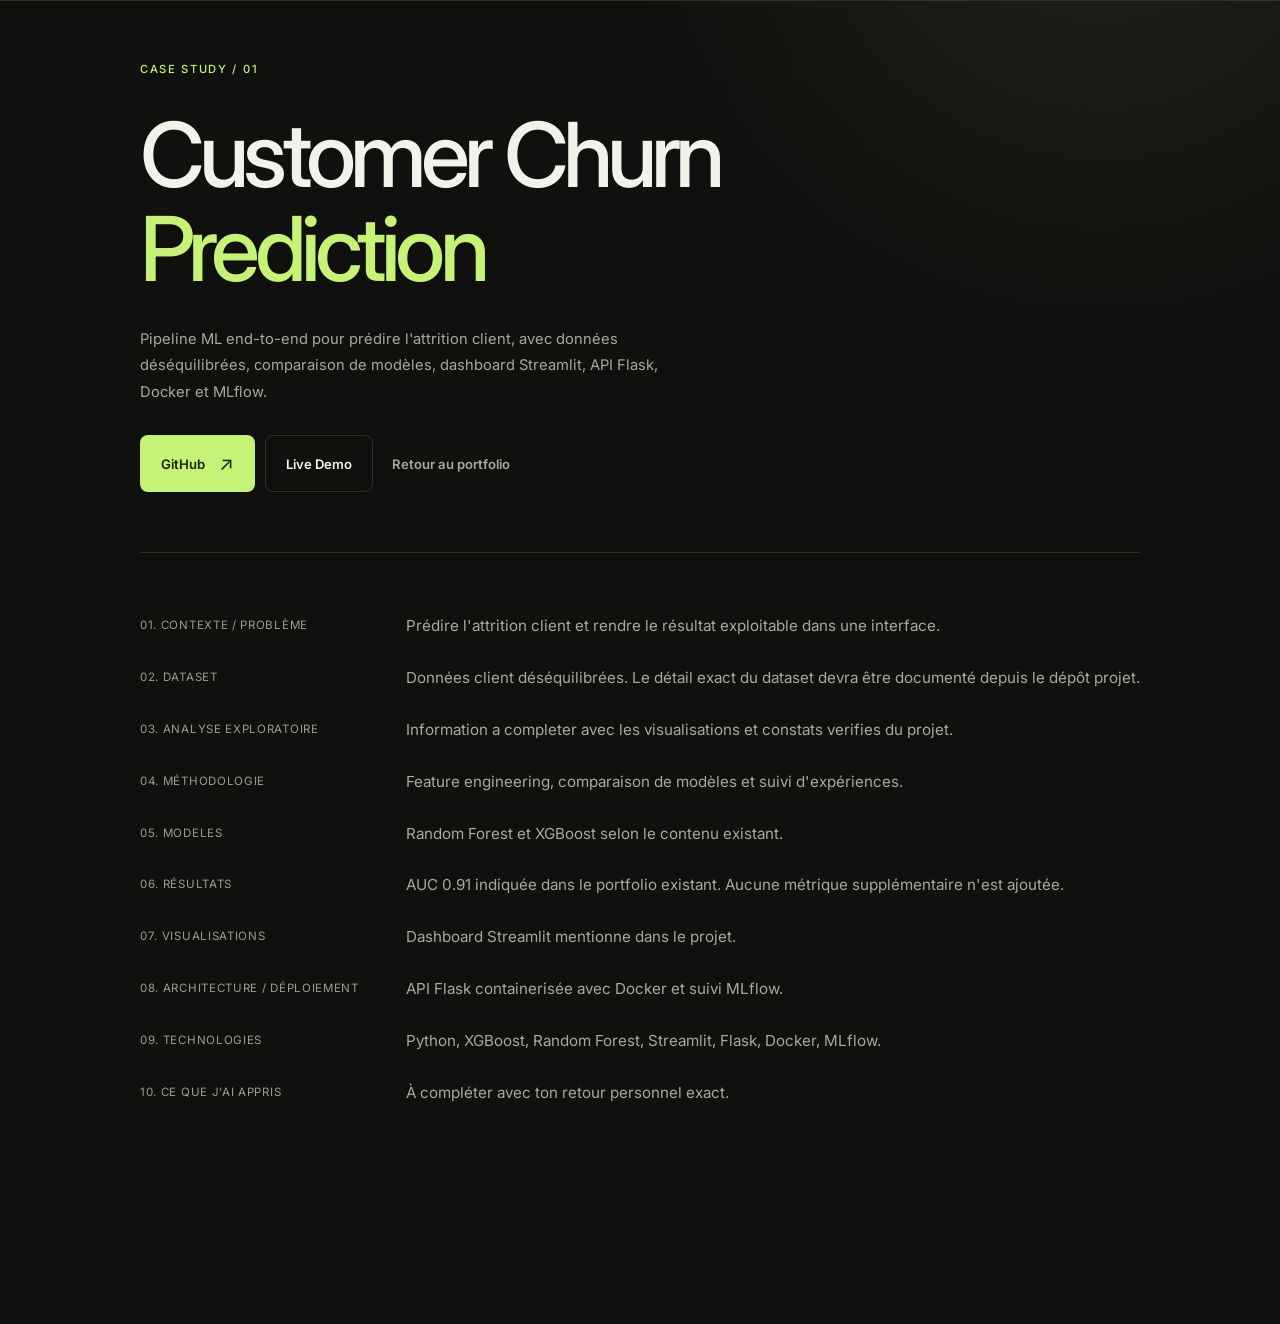
==== commit 92e8042f: "style: refine portfolio visual composition" ====
--- a/case-studies/churn.html
+++ b/case-studies/churn.html
@@ -9,7 +9,7 @@
   <link rel="preconnect" href="https://fonts.googleapis.com" />
   <link rel="preconnect" href="https://fonts.gstatic.com" crossorigin />
   <link href="https://fonts.googleapis.com/css2?family=Bebas+Neue&family=Inter:wght@400;500;600;700;800;900&display=swap" rel="stylesheet" />
-  <link rel="stylesheet" href="../style.css?v=20260910-4" />
+  <link rel="stylesheet" href="../style.css?v=20260910-5" />
   <title>Customer Churn Prediction - Case Study - Amine Nakrou</title>
 </head>
 <body class="study-page">
--- a/style.css
+++ b/style.css
@@ -1,13 +1,13 @@
 /* AN. — design tokens */
 :root{color-scheme:dark;--bg:#10110f;--bg-2:#151612;--bg-3:#1c1e19;--text:#f1f2e9;--muted:#a6aa9d;--soft:#999e90;--accent:#c5f277;--on-accent:#19230e;--line:#30332a;--line-strong:#677b49;--radius:16px;--font-body:Inter,Arial,system-ui,sans-serif;--font-display:var(--font-body);--ease:cubic-bezier(.2,.8,.2,1)}
 [data-theme="light"]{color-scheme:light;--bg:#f6f5ef;--bg-2:#eeeee5;--bg-3:#fffef8;--text:#20251b;--muted:#565e4c;--soft:#616958;--accent:#41651b;--on-accent:#fff;--line:#d4d8c9;--line-strong:#78915f}
-*,*::before,*::after{box-sizing:border-box}html{scroll-behavior:smooth;scroll-padding-top:100px}body{margin:0;background:var(--bg);color:var(--text);font-family:var(--font-body);line-height:1.65;-webkit-font-smoothing:antialiased}a{color:inherit;text-decoration:none}button{font:inherit;color:inherit;cursor:pointer}img{display:block;max-width:100%}button,a{-webkit-tap-highlight-color:transparent}::selection{background:var(--accent);color:var(--on-accent)}:focus-visible{outline:2px solid var(--accent);outline-offset:5px}[hidden]{display:none!important}h1,h2,h3,p{margin-top:0}h1,h2,h3{text-wrap:balance}h2{font-size:clamp(2rem,4.4vw,3.8rem);font-weight:500;line-height:1.1;letter-spacing:-.055em;margin-bottom:2rem;max-width:780px}h3{font-size:1.35rem;line-height:1.3;letter-spacing:-.035em;font-weight:600;margin-bottom:.8rem}p{margin-bottom:1rem}svg{max-width:100%}.skip-link{position:fixed;top:12px;left:12px;transform:translateY(-160%);z-index:3000;background:var(--accent);color:var(--on-accent);padding:12px 20px;border-radius:8px}.skip-link:focus{transform:none}.scroll-progress{height:2px;background:var(--accent);width:0;position:fixed;inset:0 auto auto 0;z-index:2000}
+*,*::before,*::after{box-sizing:border-box}html{scroll-behavior:smooth;scroll-padding-top:100px}body{margin:0;background:radial-gradient(circle at 86% -10%,color-mix(in srgb,var(--accent) 8%,transparent),transparent 30rem),var(--bg);color:var(--text);font-family:var(--font-body);line-height:1.65;-webkit-font-smoothing:antialiased}body::before{content:"";position:fixed;inset:0;z-index:-1;pointer-events:none;opacity:.28;background-image:linear-gradient(color-mix(in srgb,var(--text) 6%,transparent) 1px,transparent 1px),linear-gradient(90deg,color-mix(in srgb,var(--text) 6%,transparent) 1px,transparent 1px);background-size:72px 72px;mask-image:radial-gradient(ellipse at 50% 0,black,transparent 65%)}a{color:inherit;text-decoration:none}button{font:inherit;color:inherit;cursor:pointer}img{display:block;max-width:100%}button,a{-webkit-tap-highlight-color:transparent}::selection{background:var(--accent);color:var(--on-accent)}:focus-visible{outline:2px solid var(--accent);outline-offset:5px}[hidden]{display:none!important}h1,h2,h3,p{margin-top:0}h1,h2,h3{text-wrap:balance}h2{font-size:clamp(2rem,4.4vw,3.8rem);font-weight:500;line-height:1.1;letter-spacing:-.055em;margin-bottom:2rem;max-width:780px}h3{font-size:1.35rem;line-height:1.3;letter-spacing:-.035em;font-weight:600;margin-bottom:.8rem}p{margin-bottom:1rem}svg{max-width:100%}.skip-link{position:fixed;top:12px;left:12px;transform:translateY(-160%);z-index:3000;background:var(--accent);color:var(--on-accent);padding:12px 20px;border-radius:8px}.skip-link:focus{transform:none}.scroll-progress{height:2px;background:var(--accent);width:0;position:fixed;inset:0 auto auto 0;z-index:2000}
 /* Navigation */
 .navbar{position:fixed;inset:0 0 auto;z-index:1000;display:flex;align-items:center;justify-content:space-between;gap:24px;padding:18px max(24px,calc((100% - 1240px)/2));border-bottom:1px solid transparent;background:color-mix(in srgb,var(--bg) 94%,transparent);backdrop-filter:blur(16px)}.navbar.scrolled{border-color:var(--line)}.nav-logo,.footer-logo{font-size:1.8rem;font-weight:800;letter-spacing:-.12em;line-height:1}.nav-logo span,.footer-logo span{color:var(--accent)}.nav-links{display:flex;align-items:center;list-style:none;gap:25px;padding:0;margin:0}.nav-item{font-size:.78rem;color:var(--muted);font-weight:500;transition:color .2s}.nav-item:hover,.nav-item.active{color:var(--text)}.nav-item.active{box-shadow:0 1px var(--accent);padding-bottom:6px}.nav-actions,.lang-switcher{display:flex;align-items:center;gap:4px}.lang-switcher{margin-inline-end:10px}.lang-btn{background:none;border:0;color:var(--soft);min-width:36px;min-height:44px;font-size:.7rem;font-weight:600;border-radius:6px}.lang-btn.active{color:var(--accent);background:var(--bg-3)}.nav-cv{font-size:.75rem;font-weight:600;padding:10px 16px;border:1px solid var(--line);border-radius:6px}.icon-btn,.burger{width:44px;height:44px;display:inline-flex;align-items:center;justify-content:center;border:0;background:transparent;border-radius:6px}.icon-btn{font-size:1.2rem}.burger{display:none;flex-direction:column;gap:6px}.burger span{width:20px;height:2px;background:var(--text);transition:transform .2s}.burger[aria-expanded="true"] span:first-child{transform:translateY(4px) rotate(45deg)}.burger[aria-expanded="true"] span:last-child{transform:translateY(-4px) rotate(-45deg)}.mobile-menu{position:fixed;z-index:999;top:80px;inset-inline:16px;padding:16px;background:var(--bg-3);border:1px solid var(--line);border-radius:12px;max-height:calc(100dvh - 100px);overflow-y:auto;box-shadow:0 30px 70px #0005}.mobile-link{display:block;padding:12px;font-size:1.2rem}.mobile-socials{display:flex;flex-wrap:wrap;gap:20px;border-top:1px solid var(--line);padding:16px 12px}.mobile-socials a{padding-block:8px;font-size:.85rem;color:var(--muted)}
 /* Page composition */
 .section{padding:100px 0;border-top:1px solid var(--line)}.section-inner{width:min(1200px,calc(100% - 80px));margin-inline:auto}.section-muted{background:var(--bg-2)}.section-kicker{font:500 .7rem/1.5 var(--font-body);letter-spacing:.15em;text-transform:uppercase;color:var(--accent);margin-bottom:26px}.section-title-row{display:grid;grid-template-columns:1.1fr .8fr;gap:80px;align-items:end;margin-bottom:40px}.section-title-row h2{margin:0}.section-title-row p{color:var(--muted);font-size:.95rem;max-width:450px;margin:0}.btn{display:inline-flex;align-items:center;justify-content:center;gap:14px;min-height:48px;padding:14px 20px;border-radius:8px;font-size:.82rem;font-weight:600;border:1px solid transparent;line-height:1.4;transition:background .2s,transform .2s}.btn:hover{transform:translateY(-2px)}.btn-primary{background:var(--accent);color:var(--on-accent)}.btn-primary::after{content:'↗';font-size:1.2rem;font-weight:400}.btn-secondary{border-color:var(--line);background:transparent}.btn-secondary:hover{background:var(--bg-3);border-color:var(--soft)}.btn-link{color:var(--muted);padding-inline:8px}.hero-actions{display:flex;flex-wrap:wrap;gap:10px;margin-top:30px}
 /* Hero — portrait and editorial typography */
-.hero{padding:150px 0 70px;border:0;position:relative}.hero-inner{display:grid;grid-template-columns:minmax(0,1.35fr) minmax(0,.85fr);gap:9%;align-items:center}.eyebrow{color:var(--muted);font-size:.73rem;font-weight:500;margin-bottom:34px;display:flex;align-items:center;gap:12px}.status-dot{display:inline-block;flex:none;width:6px;height:6px;background:var(--accent);border-radius:50%;box-shadow:0 0 0 4px color-mix(in srgb,var(--accent) 9%,transparent)}.hero-overline{font-size:.63rem;color:var(--soft);letter-spacing:.2em;margin-bottom:16px}.hero h1{font-size:clamp(5rem,8.5vw,8rem);font-weight:500;line-height:.92;letter-spacing:-.075em;margin:0 0 28px}.hero h1>span{display:block}.hero h1>span:last-child{color:var(--accent)}.name-dot{color:var(--text)}.hero-position{font-size:clamp(1.1rem,1.8vw,1.45rem);line-height:1.4;font-weight:500;letter-spacing:-.035em;max-width:510px;margin-bottom:18px}.hero-summary{color:var(--muted);max-width:540px;font-size:.92rem;line-height:1.8}.hero-proof-row{display:flex;flex-wrap:wrap;gap:10px 20px;border-top:1px solid var(--line);margin-top:28px;padding-top:19px;font-size:.63rem;color:var(--soft);letter-spacing:.06em}.hero-proof-row span+span::before{content:'·';margin-inline-end:20px}.hero-portrait{min-width:0}.portrait-topline{display:flex;justify-content:space-between;margin-bottom:12px;font-size:.6rem;letter-spacing:.12em;color:var(--soft)}.portrait-frame{position:relative;border-radius:120px 12px 12px 12px;overflow:hidden;background:#343c30;isolation:isolate}.portrait-frame picture{display:block}.portrait-frame img{width:100%;aspect-ratio:4/5;object-fit:cover;object-position:center 28%;filter:grayscale(1);transition:filter .5s}.portrait-frame:hover img{filter:grayscale(.25)}.portrait-frame::after{content:'';position:absolute;inset:35% 0 0;background:linear-gradient(transparent,#0d120dd9);z-index:0;pointer-events:none}.portrait-cross{position:absolute;top:22px;right:24px;color:#fff;font-size:1.4rem;line-height:1}.portrait-caption{position:absolute;bottom:26px;inset-inline:26px;z-index:1;color:#fff}.portrait-caption>span:first-child{font-size:.65rem;color:#d2d8c9;text-transform:uppercase;letter-spacing:.13em}.portrait-caption strong{display:flex;align-items:center;gap:16px;font-size:2.2rem;letter-spacing:-.06em;font-weight:500}.portrait-caption .status-dot{background:#c5f277}.portrait-caption p{font-size:.77rem;max-width:260px;color:#e1e6d9;line-height:1.5;margin:6px 0 14px}.portrait-date{font-size:.62rem;letter-spacing:.13em;color:#c5f277}.availability{display:flex;align-items:center;gap:12px;font-size:.7rem;padding:18px 0;color:var(--muted)}.availability>span:last-child{margin-inline-start:auto;font-size:1.2rem;color:var(--accent)}.expertise-strip{border-block:1px solid var(--line)}.expertise-strip .section-inner{display:flex;align-items:center;justify-content:space-between;flex-wrap:wrap;gap:20px;padding-block:22px;color:var(--muted);font-size:.75rem}.expertise-strip span:first-child{color:var(--text)}.expertise-strip a{font-size:.7rem;color:var(--accent)}
+.hero{padding:150px 0 70px;border:0;position:relative}.hero::before{content:"";position:absolute;inset:15% auto auto 38%;width:28rem;height:28rem;border-radius:50%;background:color-mix(in srgb,var(--accent) 6%,transparent);filter:blur(70px);pointer-events:none}.hero-inner{display:grid;grid-template-columns:minmax(0,1.35fr) minmax(360px,.85fr);gap:9%;align-items:center;position:relative}.eyebrow{color:var(--muted);font-size:.73rem;font-weight:500;margin-bottom:34px;display:flex;align-items:center;gap:12px}.status-dot{display:inline-block;flex:none;width:6px;height:6px;background:var(--accent);border-radius:50%;box-shadow:0 0 0 4px color-mix(in srgb,var(--accent) 9%,transparent)}.hero-overline{font-size:.63rem;color:var(--soft);letter-spacing:.2em;margin-bottom:16px}.hero h1{font-size:clamp(5rem,8.5vw,8rem);font-weight:500;line-height:.92;letter-spacing:-.075em;margin:0 0 28px}.hero h1>span{display:block}.hero h1>span:last-child{color:var(--accent)}.name-dot{color:var(--text)}.hero-position{font-size:clamp(1.1rem,1.8vw,1.45rem);line-height:1.4;font-weight:500;letter-spacing:-.035em;max-width:510px;margin-bottom:18px}.hero-summary{color:var(--muted);max-width:540px;font-size:.92rem;line-height:1.8}.hero-proof-row{display:flex;flex-wrap:wrap;gap:10px 20px;border-top:1px solid var(--line);margin-top:28px;padding-top:19px;font-size:.63rem;color:var(--soft);letter-spacing:.06em}.hero-proof-row span+span::before{content:'·';margin-inline-end:20px}.hero-portrait{min-width:0;max-width:430px;width:100%;margin-inline-start:auto}.portrait-topline{display:flex;justify-content:space-between;margin-bottom:12px;font-size:.6rem;letter-spacing:.12em;color:var(--soft)}.portrait-frame{position:relative;border-radius:96px 14px 14px 14px;overflow:hidden;background:#343c30;isolation:isolate;border:1px solid color-mix(in srgb,var(--accent) 22%,var(--line));box-shadow:0 24px 70px rgba(0,0,0,.24)}.portrait-frame picture{display:block}.portrait-frame img{width:100%;aspect-ratio:1.067/1;object-fit:cover;object-position:center center;filter:grayscale(.12) contrast(1.02);transition:filter .5s,transform .6s var(--ease)}.portrait-frame:hover img{filter:grayscale(0) contrast(1.03);transform:scale(1.018)}.portrait-frame::after{content:'';position:absolute;inset:42% 0 0;background:linear-gradient(transparent,rgba(8,13,8,.92));z-index:0;pointer-events:none}.portrait-cross{position:absolute;top:22px;right:24px;color:#fff;font-size:1.4rem;line-height:1}.portrait-caption{position:absolute;bottom:26px;inset-inline:26px;z-index:1;color:#fff}.portrait-caption>span:first-child{font-size:.65rem;color:#d2d8c9;text-transform:uppercase;letter-spacing:.13em}.portrait-caption strong{display:flex;align-items:center;gap:16px;font-size:2.2rem;letter-spacing:-.06em;font-weight:500}.portrait-caption .status-dot{background:#c5f277}.portrait-caption p{font-size:.77rem;max-width:260px;color:#e1e6d9;line-height:1.5;margin:6px 0 14px}.portrait-date{font-size:.62rem;letter-spacing:.13em;color:#c5f277}.availability{display:flex;align-items:center;gap:12px;font-size:.7rem;padding:18px 0;color:var(--muted)}.availability>span:last-child{margin-inline-start:auto;font-size:1.2rem;color:var(--accent)}.expertise-strip{border-block:1px solid var(--line);background:color-mix(in srgb,var(--bg-2) 55%,transparent)}.expertise-strip .section-inner{display:flex;align-items:center;justify-content:space-between;flex-wrap:wrap;gap:20px;padding-block:22px;color:var(--muted);font-size:.75rem}.expertise-strip span:first-child{color:var(--text)}.expertise-strip a{font-size:.7rem;color:var(--accent)}
 /* Project gallery */
 .featured-grid{display:grid;grid-template-columns:repeat(2,minmax(0,1fr));gap:30px}.project-card{min-width:0}.featured-card{border:1px solid var(--line);border-radius:var(--radius);background:var(--bg);overflow:hidden;display:flex;flex-direction:column;transition:border-color .25s,transform .25s}.featured-card:hover{border-color:var(--line-strong);transform:translateY(-3px)}.project-visual{position:relative;display:block;overflow:hidden;border-bottom:1px solid var(--line);background:#191e16;aspect-ratio:2/1}.project-visual img{width:100%;height:100%;object-fit:cover;transition:transform .6s var(--ease)}.featured-card:hover .project-visual img{transform:scale(1.025)}.visual-label{position:absolute;inset-inline-start:18px;bottom:12px;font-size:.55rem;letter-spacing:.13em;text-transform:uppercase;color:#c3cdb6}.project-body{padding:26px;display:flex;flex:1;flex-direction:column;gap:18px}.project-top{display:flex;align-items:start;justify-content:space-between;gap:12px}.project-index{font-size:.7rem;color:var(--soft);font-variant-numeric:tabular-nums;line-height:1.5}.project-label-row{display:flex;gap:8px;margin-bottom:10px}.project-label{display:none}.project-area{font-size:.62rem;color:var(--accent);letter-spacing:.09em;text-transform:uppercase;font-weight:500}.project-title-wrap h3{font-size:1.45rem;margin:0}.project-summary{color:var(--muted);font-size:.85rem;line-height:1.7;margin:0;max-width:64ch}.project-details{border-block:1px solid var(--line)}.project-details summary{display:flex;justify-content:space-between;align-items:center;gap:16px;padding:14px 0;font-size:.73rem;font-weight:500;cursor:pointer;list-style:none;min-height:44px}.project-details summary::-webkit-details-marker{display:none}.project-details summary::after{content:'+';color:var(--accent);font-size:1.2rem}.project-details[open] summary::after{content:'−'}.project-facts{margin:0 0 18px}.project-facts dl{margin:0;display:grid;gap:12px}.fact-item{display:grid;grid-template-columns:76px minmax(0,1fr);gap:14px}.project-facts dt{font-size:.63rem;text-transform:uppercase;letter-spacing:.06em;color:var(--soft);padding-top:3px}.project-facts dd{margin:0;color:var(--muted);font-size:.78rem;line-height:1.7}.project-footer{margin-top:auto;display:grid;gap:20px}.project-tags,.info-chips{display:flex;gap:6px;flex-wrap:wrap;padding:0;margin:0;list-style:none}.project-tags span,.info-chips li{font-size:.64rem;color:var(--muted);border:1px solid var(--line);border-radius:4px;padding:4px 8px;line-height:1.5}.card-actions{display:flex;gap:10px 18px;flex-wrap:wrap}.card-actions a{display:inline-flex;align-items:center;gap:8px;min-height:44px;font-size:.73rem;color:var(--text);border-bottom:1px solid var(--line)}.card-actions a::after{content:'↗';color:var(--accent)}.card-actions a:hover{color:var(--accent);border-color:var(--accent)}.project-filters{display:flex;flex-wrap:wrap;gap:8px;margin:0 0 12px}.project-filters button{border:1px solid var(--line);border-radius:6px;background:transparent;font-size:.73rem;padding:11px 16px;min-height:44px;color:var(--muted)}.project-filters button[aria-pressed="true"]{color:var(--on-accent);background:var(--accent);border-color:var(--accent)}.filter-status{font-size:.68rem;color:var(--soft);margin:16px 0 24px}.projects-list{display:grid;grid-template-columns:repeat(2,minmax(0,1fr));gap:0 36px}.projects-list .project-card{border-top:1px solid var(--line)}.projects-list .project-body{padding:26px 0}.projects-list .project-title-wrap h3{font-size:1.2rem}.projects-list .project-summary{min-height:3rem}.projects-list .project-details{border-bottom:0}
 /* Profile and competencies */
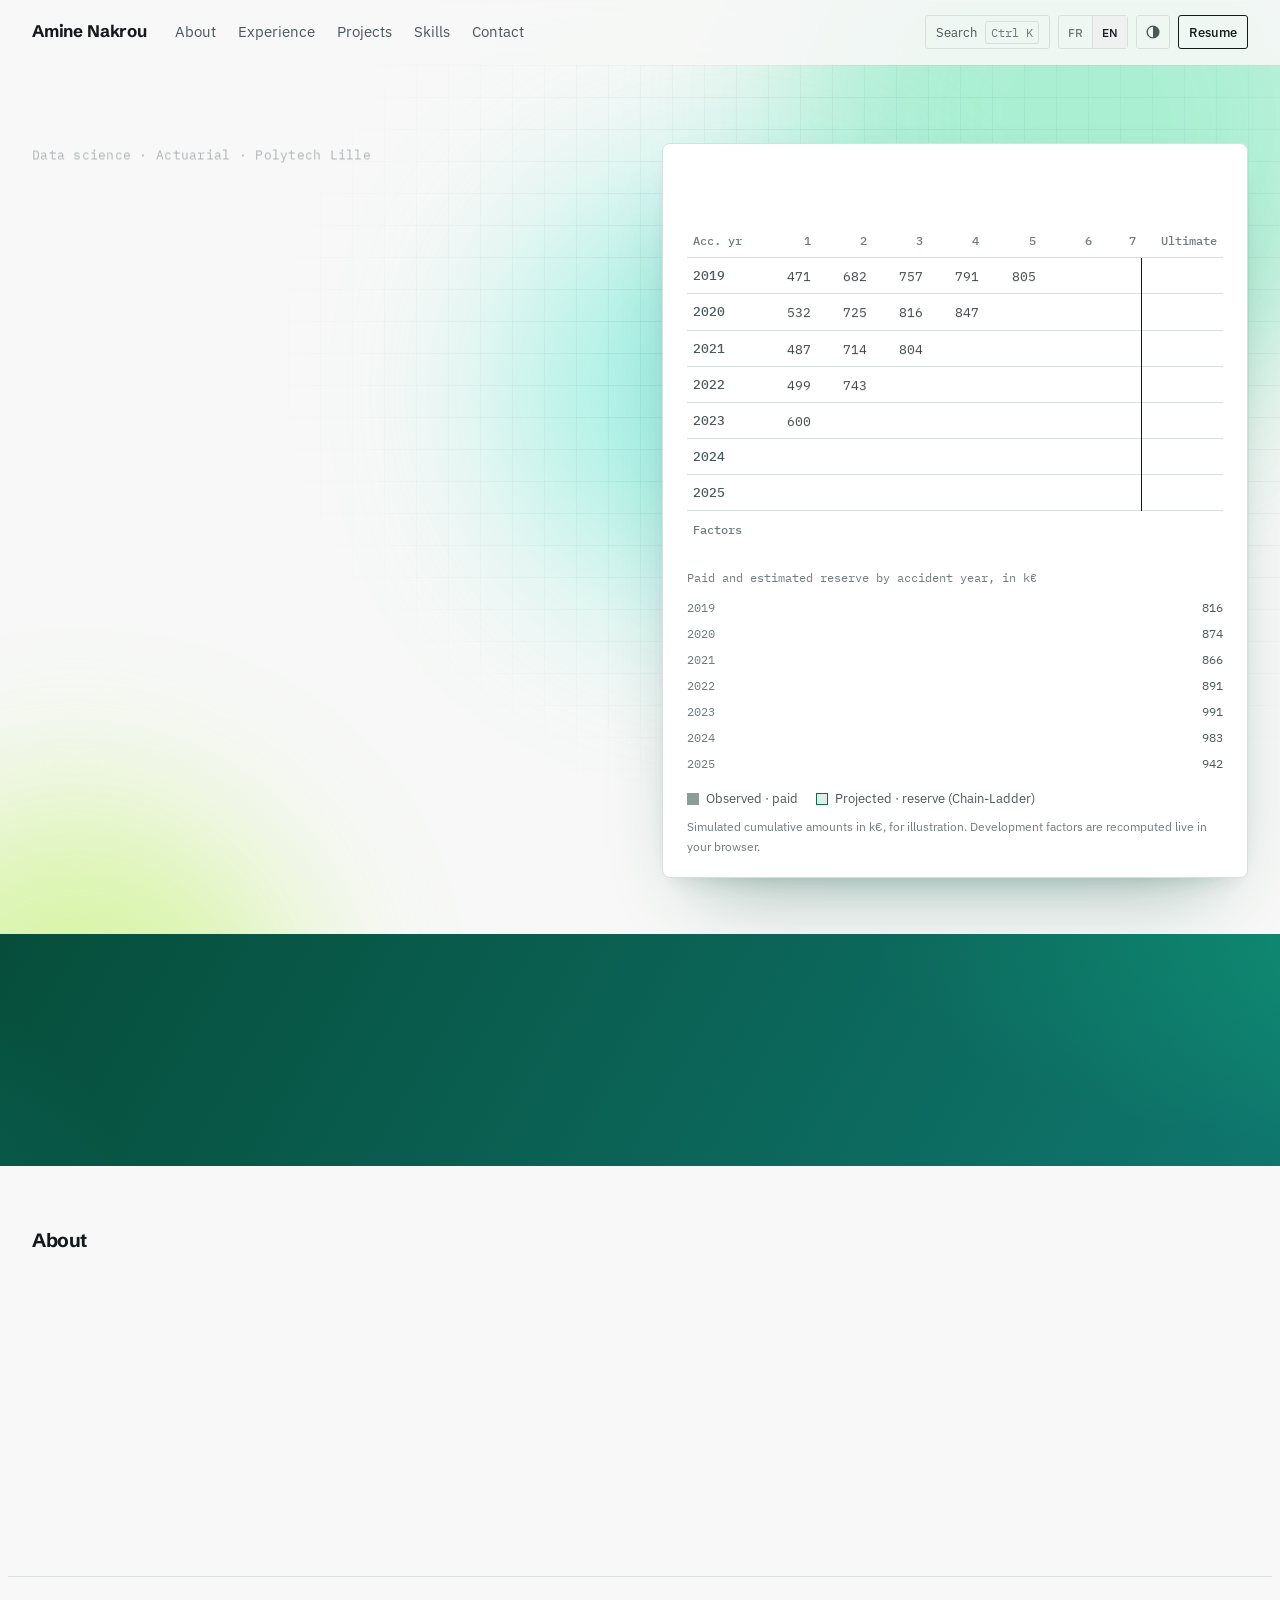
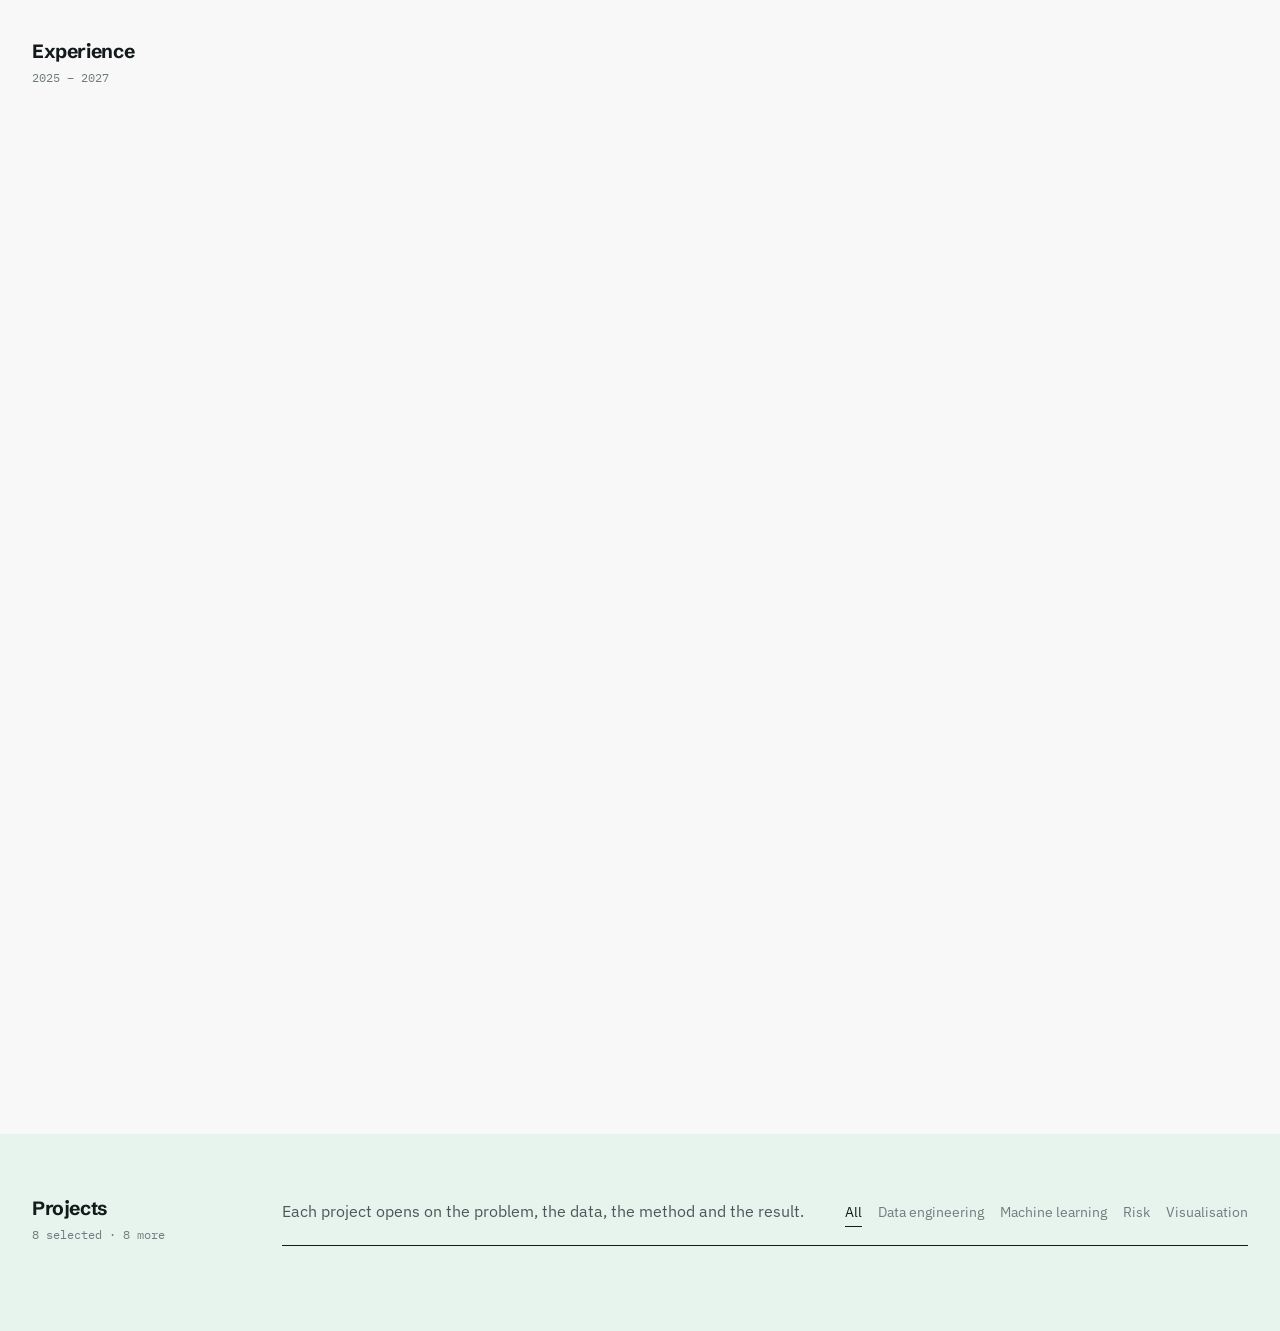
==== commit 4abe7e3b: "Nouvelle version du portfolio - refonte : style éditorial, triangle Chain-Ladder animé, versions FR " ====
--- a/case-studies/churn.html
+++ b/case-studies/churn.html
@@ -2,52 +2,12 @@
 <html lang="fr">
 <head>
   <meta charset="UTF-8" />
-  <meta name="viewport" content="width=device-width, initial-scale=1.0" />
-  <meta name="description" content="Case study du projet Customer Churn Prediction par Amine Nakrou." />
-  <link rel="canonical" href="https://aminenakrou.github.io/portfolio/case-studies/churn.html" />
-  <link rel="icon" href="../assets/img/favicon.svg" type="image/svg+xml" />
-  <link rel="preconnect" href="https://fonts.googleapis.com" />
-  <link rel="preconnect" href="https://fonts.gstatic.com" crossorigin />
-  <link href="https://fonts.googleapis.com/css2?family=Bebas+Neue&family=Inter:wght@400;500;600;700;800;900&display=swap" rel="stylesheet" />
-  <link rel="stylesheet" href="../style.css?v=20260910-5" />
-  <title>Customer Churn Prediction - Case Study - Amine Nakrou</title>
+  <title>Prédiction du churn client — Amine Nakrou</title>
+  <meta name="robots" content="noindex" />
+  <link rel="canonical" href="https://aminenakrou.github.io/portfolio/#projects" />
+  <meta http-equiv="refresh" content="0; url=../index.html#projects" />
 </head>
-<body class="study-page">
-  <main class="section">
-    <article class="section-inner">
-      <p class="section-kicker">Case Study / 01</p>
-      <h1><span>Customer Churn</span><span>Prediction</span></h1>
-      <p class="hero-summary">Pipeline ML end-to-end pour prédire l'attrition client, avec données déséquilibrées, comparaison de modèles, dashboard Streamlit, API Flask, Docker et MLflow.</p>
-      <div class="hero-actions">
-        <a class="btn btn-primary" href="https://github.com/aminenakrou/Projet-de-prediction-du-churn-client" target="_blank" rel="noopener noreferrer">GitHub</a>
-        <a class="btn btn-secondary" href="https://aminenakrou.github.io/Projet-de-prediction-du-churn-client/" target="_blank" rel="noopener noreferrer">Live Demo</a>
-        <a class="btn btn-link" href="../index.html#featured">Retour au portfolio</a>
-      </div>
-      <section class="project-facts section">
-        <dl>
-          <dt>01. Contexte / problème</dt>
-          <dd>Prédire l'attrition client et rendre le résultat exploitable dans une interface.</dd>
-          <dt>02. Dataset</dt>
-          <dd>Données client déséquilibrées. Le détail exact du dataset devra être documenté depuis le dépôt projet.</dd>
-          <dt>03. Analyse exploratoire</dt>
-          <dd>Information a completer avec les visualisations et constats verifies du projet.</dd>
-          <dt>04. Méthodologie</dt>
-          <dd>Feature engineering, comparaison de modèles et suivi d'expériences.</dd>
-          <dt>05. Modeles</dt>
-          <dd>Random Forest et XGBoost selon le contenu existant.</dd>
-          <dt>06. Résultats</dt>
-          <dd>AUC 0.91 indiquée dans le portfolio existant. Aucune métrique supplémentaire n'est ajoutée.</dd>
-          <dt>07. Visualisations</dt>
-          <dd>Dashboard Streamlit mentionne dans le projet.</dd>
-          <dt>08. Architecture / déploiement</dt>
-          <dd>API Flask containerisée avec Docker et suivi MLflow.</dd>
-          <dt>09. Technologies</dt>
-          <dd>Python, XGBoost, Random Forest, Streamlit, Flask, Docker, MLflow.</dd>
-          <dt>10. Ce que j'ai appris</dt>
-          <dd>À compléter avec ton retour personnel exact.</dd>
-        </dl>
-      </section>
-    </article>
-  </main>
+<body>
+  <p>Cette page a été intégrée au portfolio. <a href="../index.html#projects">Voir le projet</a>.</p>
 </body>
 </html>
